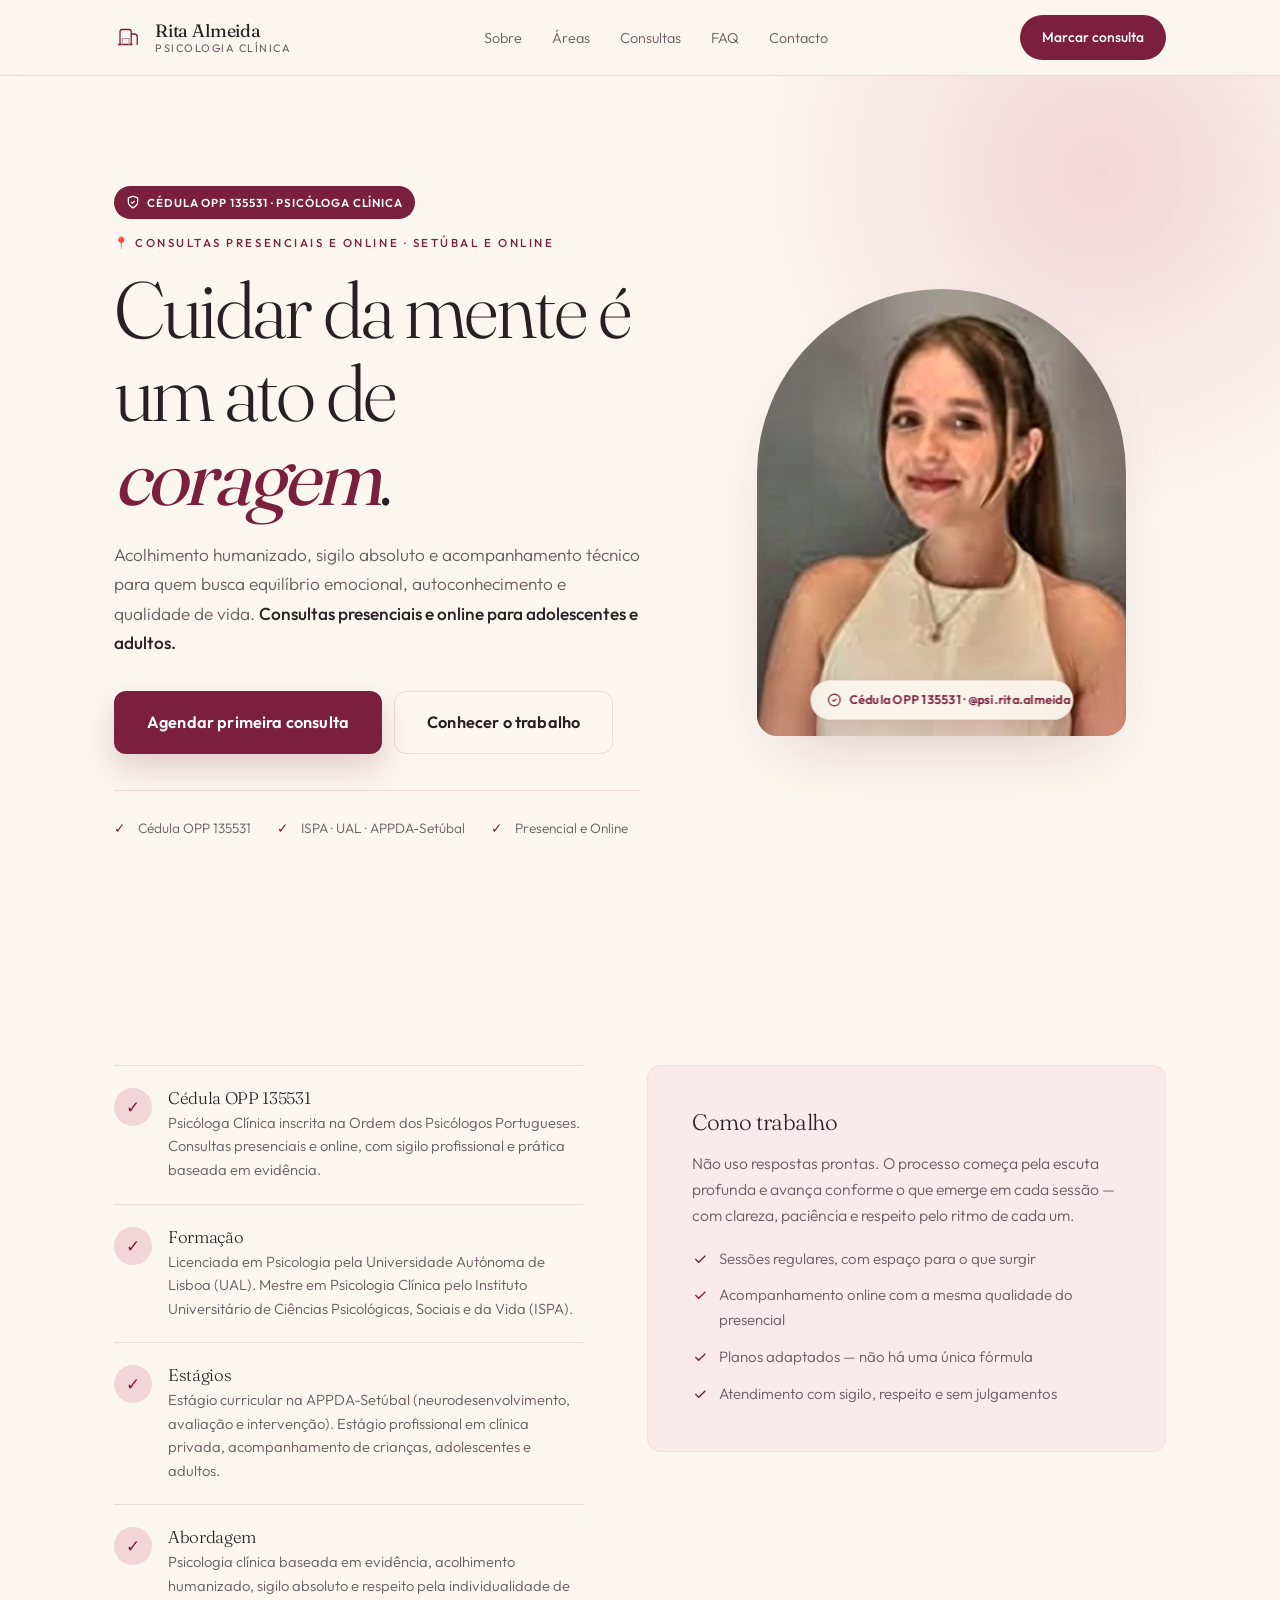
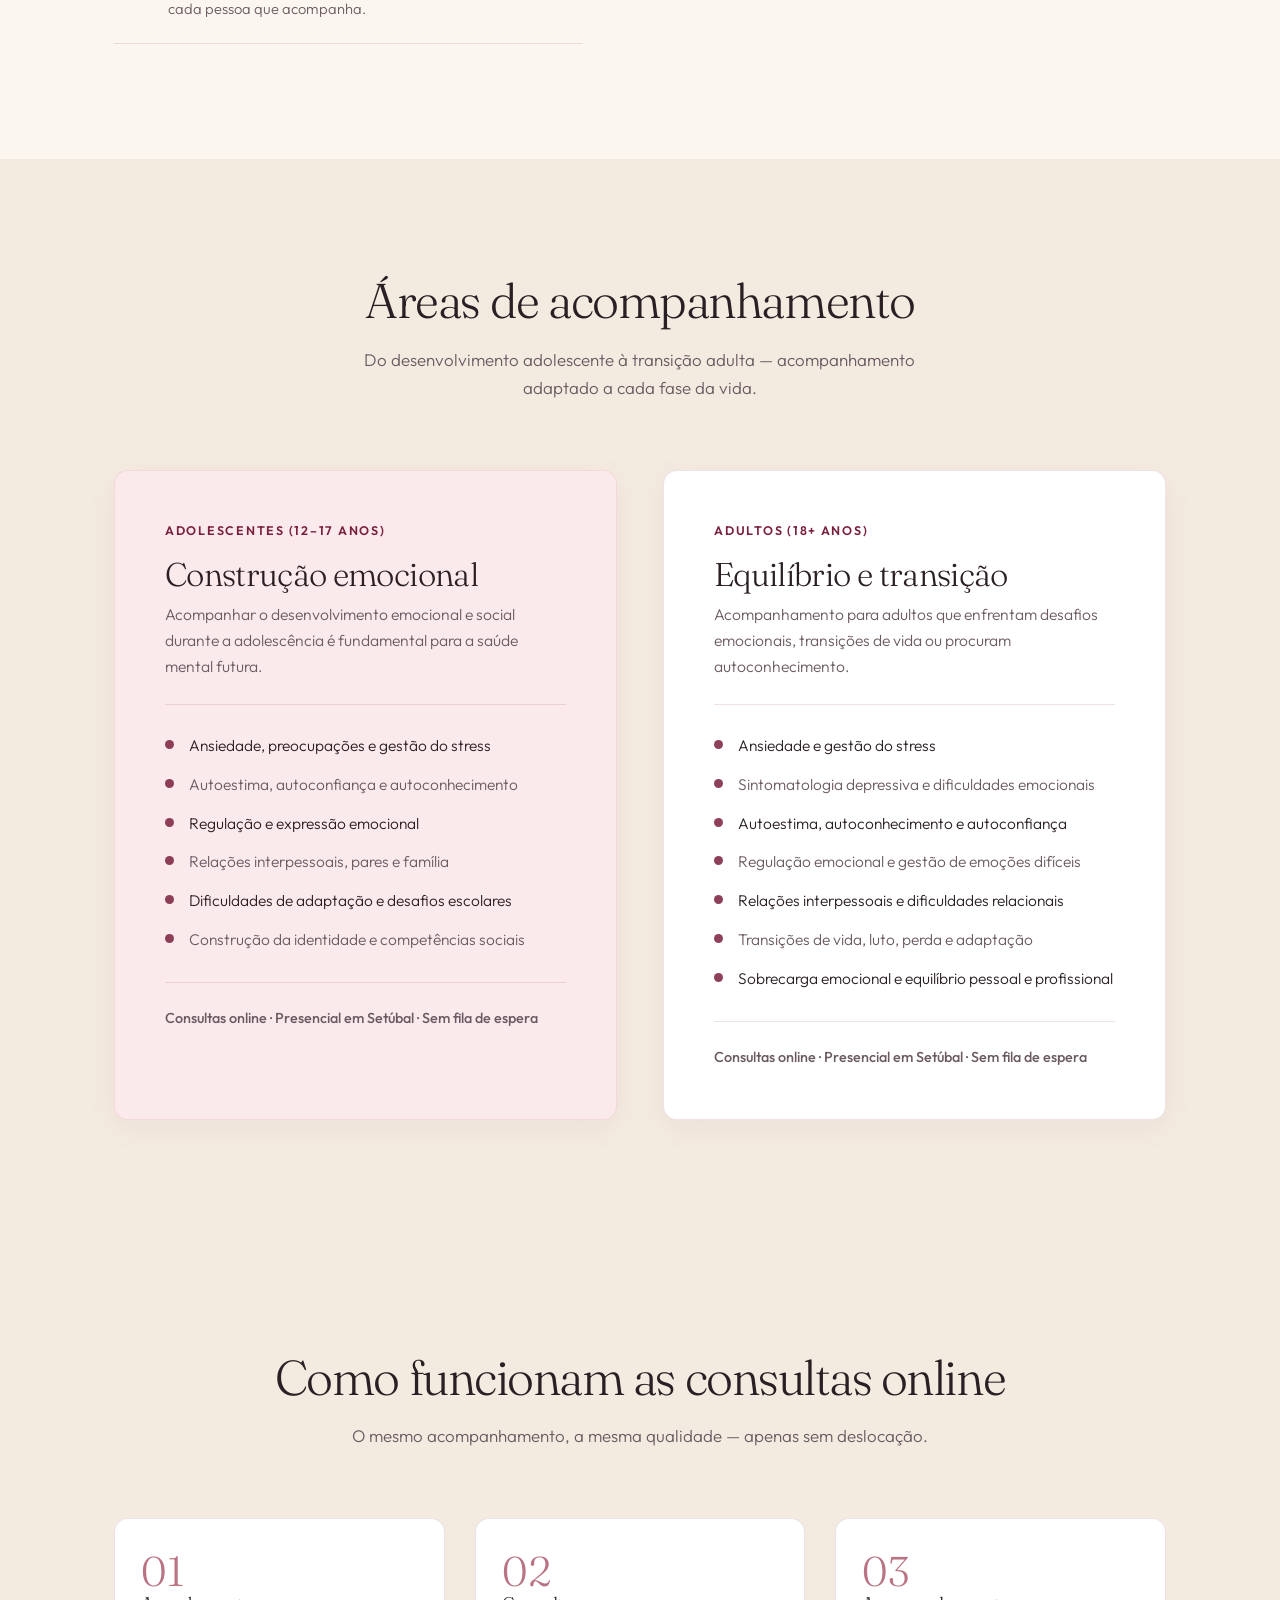
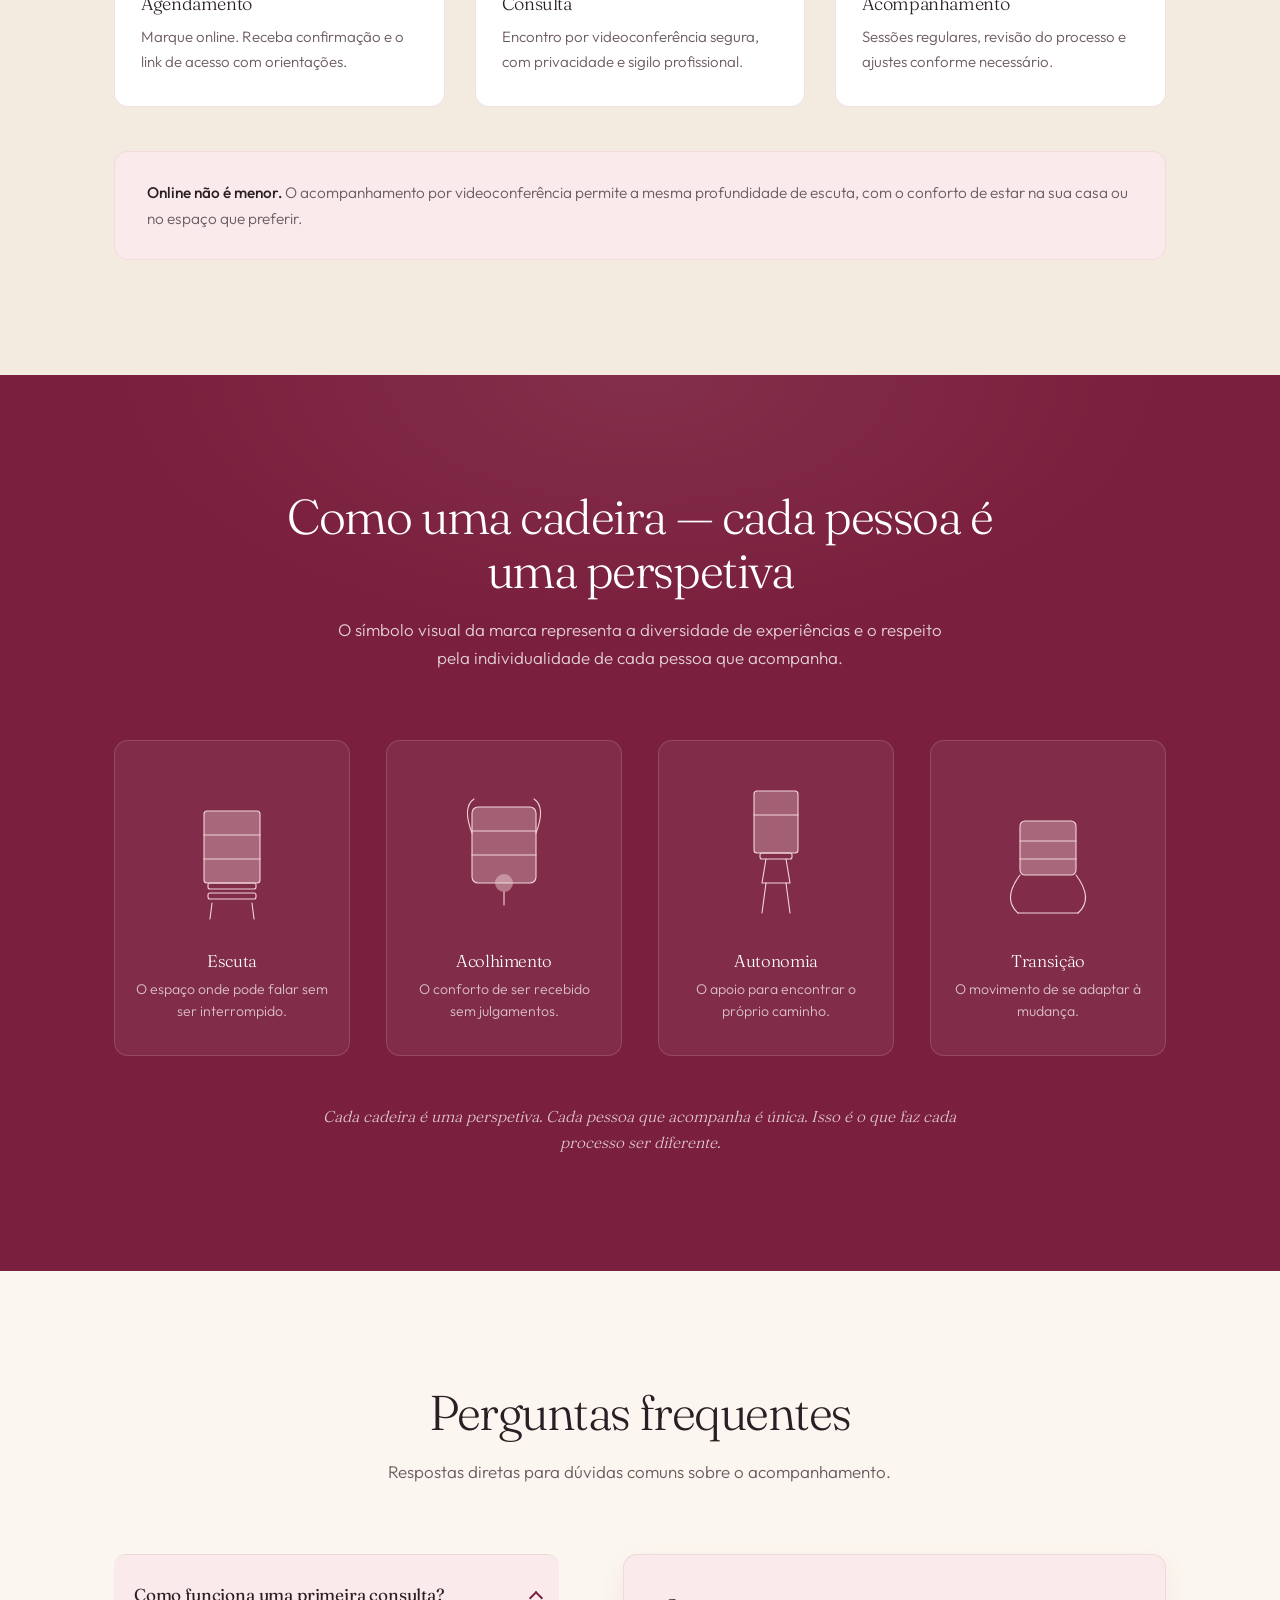
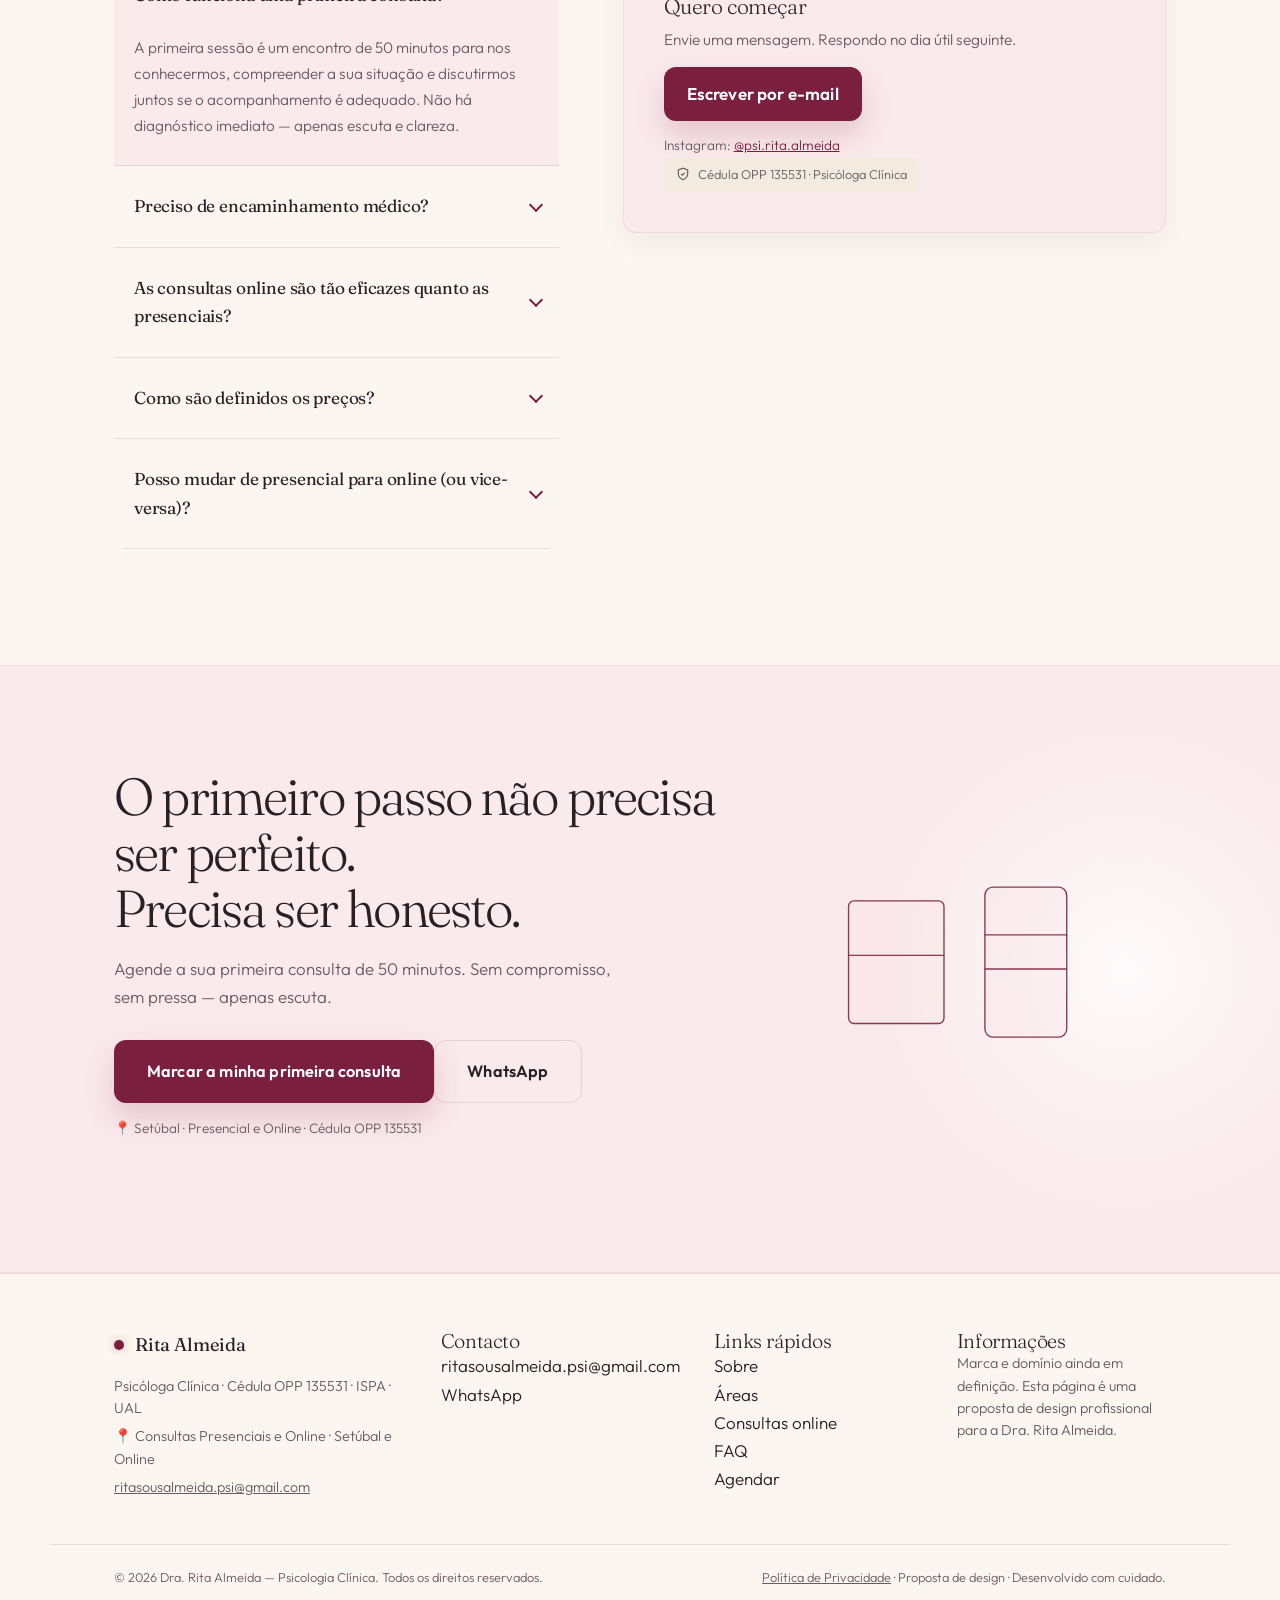
==== index.html @ 87892bc2 "feat: a11y 100, fontes self-hosted, OG image, PWA, privacidade, 404 e headers" ====
<!DOCTYPE html>
<html lang="pt-PT" class="no-js">
<head>
<meta charset="UTF-8">
<meta name="viewport" content="width=device-width, initial-scale=1">
<title>Dra. Rita Almeida — Psicóloga Clínica · Cédula OPP 135531 | Presencial e Online</title>
<meta name="description" content="Dra. Rita Almeida — Psicóloga Clínica, Cédula OPP 135531. Consultas presenciais em Setúbal e online para adolescentes (12–17) e adultos (18+). Ansiedade, regulação emocional, luto e relações.">
<link rel="canonical" href="https://psicologa-rita-almeida.pages.dev/">
<meta name="author" content="Dra. Rita Almeida">
<meta property="og:type" content="website">
<meta property="og:locale" content="pt_PT">
<meta property="og:site_name" content="Dra. Rita Almeida — Psicologia Clínica">
<meta property="og:title" content="Dra. Rita Almeida — Psicóloga Clínica · OPP 135531">
<meta property="og:description" content="Cédula OPP 135531 · Consultas presenciais e online para adolescentes e adultos. Acolhimento, escuta e acompanhamento psicológico.">
<meta property="og:url" content="https://psicologa-rita-almeida.pages.dev/">
<meta property="og:image" content="https://psicologa-rita-almeida.pages.dev/assets/og-image.jpg">
<meta property="og:image:type" content="image/jpeg">
<meta property="og:image:width" content="1200">
<meta property="og:image:height" content="630">
<meta property="og:image:alt" content="Dra. Rita Almeida — Psicóloga Clínica, Cédula OPP 135531">
<meta name="twitter:card" content="summary_large_image">
<meta name="twitter:title" content="Dra. Rita Almeida — Psicóloga Clínica · OPP 135531">
<meta name="twitter:description" content="Consultas presenciais em Setúbal e online para adolescentes (12–17) e adultos (18+).">
<meta name="twitter:image" content="https://psicologa-rita-almeida.pages.dev/assets/og-image.jpg">
<meta name="theme-color" content="#7A1F3D">
<link rel="icon" type="image/svg+xml" href="assets/favicon.svg">
<link rel="apple-touch-icon" href="assets/rita-perfil-300.jpg">
<link rel="manifest" href="site.webmanifest">
<link rel="preload" as="image" href="assets/rita-perfil-600.webp" imagesrcset="assets/rita-perfil-300.webp 300w, assets/rita-perfil-600.webp 600w" imagesizes="(max-width: 980px) 100vw, 420px" fetchpriority="high">
<link rel="preload" as="font" type="font/woff2" href="assets/fonts/fraunces-latin.woff2" crossorigin>
<link rel="preload" as="font" type="font/woff2" href="assets/fonts/outfit-latin.woff2" crossorigin>
<link rel="stylesheet" href="assets/fonts/fonts.css">
<style>
:root{
  --cream:#FBF6EF;
  --cream-2:#F4EBE0;
  --rose:#F2D5D9;
  --rose-soft:#FAEAEC;
  --bordeaux:#7A1F3D;
  --bordeaux-deep:#5E1630;
  --ink:#2A1F24;
  --ink-soft:#6B5A62;
  --line:rgba(122,31,61,.13);
  --font-d:'Fraunces',Georgia,serif;
  --font-b:'Outfit',system-ui,sans-serif;
  --pad:clamp(22px,5vw,80px);
  --r:14px;
}
*,*::before,*::after{box-sizing:border-box}
html{scroll-behavior:smooth;-webkit-text-size-adjust:100%}
body{margin:0;background:var(--cream);color:var(--ink);font-family:var(--font-b);font-weight:300;font-size:17px;line-height:1.65;-webkit-font-smoothing:antialiased;overflow-x:hidden}
h1,h2,h3,h4{font-family:var(--font-d);font-weight:300;letter-spacing:-.02em;line-height:1.12;margin:0}
p{margin:0}
a{color:inherit;text-decoration:none}
ul{margin:0;padding:0;list-style:none}
img,svg{display:block;max-width:100%}
button,input,textarea{font:inherit;color:inherit}
::selection{background:var(--bordeaux);color:#fff}
:focus-visible{outline:2px solid var(--bordeaux);outline-offset:3px;border-radius:3px}
section{scroll-margin-top:80px}
.wrap{max-width:1180px;margin:0 auto;padding-inline:var(--pad)}
.skip{position:absolute;left:-9999px}
.skip:focus{left:12px;top:12px;z-index:100;background:var(--bordeaux);color:#fff;padding:12px 20px;border-radius:6px}

/* ===== NAV ===== */
.nav{position:sticky;top:0;z-index:60;background:rgba(251,246,239,.9);backdrop-filter:blur(14px);-webkit-backdrop-filter:blur(14px);border-bottom:1px solid var(--line)}
.nav-in{display:flex;align-items:center;justify-content:space-between;gap:28px;padding:15px var(--pad);max-width:1180px;margin:0 auto}
.brand{display:flex;align-items:center;gap:11px}
.brand-mark{width:30px;height:30px;flex:none}
.brand-txt{display:grid;line-height:1.15}
.brand-txt b{font-family:var(--font-d);font-weight:400;font-size:1.12rem;letter-spacing:-.01em}
.brand-txt span{font-size:.68rem;letter-spacing:.14em;text-transform:uppercase;color:var(--ink-soft);font-weight:400}
.nav-links{display:flex;gap:30px;align-items:center}
.nav-links a{font-size:.9rem;color:var(--ink-soft);position:relative;padding:4px 0;transition:color .2s}
.nav-links a::after{content:"";position:absolute;left:0;bottom:0;width:0;height:1px;background:var(--bordeaux);transition:width .3s cubic-bezier(.22,1,.36,1)}
.nav-links a:hover{color:var(--ink)}
.nav-links a:hover::after{width:100%}
.nav-cta{background:var(--bordeaux);color:#fff;padding:11px 22px;border-radius:100px;font-size:.87rem;font-weight:500;transition:.25s cubic-bezier(.22,1,.36,1);white-space:nowrap}
.nav-cta:hover{background:var(--bordeaux-deep);transform:translateY(-2px);box-shadow:0 10px 24px rgba(122,31,61,.22)}
.burger{display:none;background:none;border:1px solid var(--line);border-radius:8px;padding:9px 11px;cursor:pointer;line-height:1}

/* ===== HERO ===== */
.hero{position:relative;overflow:hidden;padding:clamp(56px,9vw,110px) 0 clamp(60px,9vw,110px)}
.hero::before{content:"";position:absolute;top:-30%;right:-14%;width:56vw;max-width:720px;aspect-ratio:1;border-radius:50%;background:radial-gradient(circle,var(--rose) 0%,rgba(242,213,217,0) 68%);z-index:0;pointer-events:none}
.hero::after{content:"";position:absolute;bottom:-38%;left:-12%;width:44vw;max-width:560px;aspect-ratio:1;border-radius:50%;background:radial-gradient(circle,rgba(251,246,239,.9) 0%,rgba(251,246,239,0) 70%);z-index:0;pointer-events:none}
.hero-grid{position:relative;z-index:1;display:grid;grid-template-columns:1.08fr .92fr;gap:clamp(40px,6vw,84px);align-items:center}
.eyebrow{font-size:.72rem;letter-spacing:.22em;text-transform:uppercase;color:var(--bordeaux);font-weight:500;display:block;margin-bottom:16px}
.hero h1{font-size:clamp(2.9rem,6.2vw,5rem);letter-spacing:-.035em;line-height:1.05;margin-bottom:22px}
.hero h1 em{font-style:italic;color:var(--bordeaux);font-weight:400}
.hero-lead{font-size:clamp(1.06rem,1.35vw,1.22rem);color:var(--ink-soft);max-width:36em;margin-bottom:34px;line-height:1.7}
.hero-lead b{color:var(--ink);font-weight:500}
.hero-actions{display:flex;flex-wrap:wrap;gap:12px;align-items:center}
.btn{display:inline-flex;align-items:center;justify-content:center;gap:10px;border-radius:12px;font-weight:600;transition:.25s cubic-bezier(.22,1,.36,1);border:1px solid transparent;cursor:pointer;text-align:center;letter-spacing:.01em}
.btn-lg{padding:17px 32px;font-size:1.02rem}
.btn-fill{background:var(--bordeaux);color:#fff;box-shadow:0 14px 30px rgba(122,31,61,.18)}
.btn-fill:hover{background:var(--bordeaux-deep);transform:translateY(-2px);box-shadow:0 20px 42px rgba(122,31,61,.26)}
.btn-line{border-color:var(--line);color:var(--ink)}
.btn-line:hover{border-color:var(--bordeaux);color:var(--bordeaux);transform:translateY(-2px);box-shadow:0 10px 24px rgba(122,31,61,.12)}
.hero-meta{display:flex;flex-wrap:wrap;gap:10px 26px;margin-top:36px;padding-top:26px;border-top:1px solid var(--line);font-size:.85rem;color:var(--ink-soft)}
.hero-meta span{display:flex;align-items:center;gap:8px}
.tick{width:16px;height:16px;flex:none;color:var(--bordeaux)}

/* ===== FOTO HERO + BADGE OPP ===== */
.hero-photo{position:relative;aspect-ratio:4/4.85;border-radius:200px 200px 22px 22px;overflow:hidden;background:linear-gradient(170deg,var(--rose-soft) 0%,var(--cream-2) 55%,var(--rose) 100%);box-shadow:0 30px 70px -30px rgba(122,31,61,.24);display:grid;place-items:center}
.hero-photo img{width:100%;height:100%;object-fit:cover;object-position:center top;display:block;position:relative;z-index:1}
.hero-photo::after{content:"";position:absolute;inset:0;background:linear-gradient(180deg,transparent 58%,rgba(122,31,61,.08) 100%);z-index:2;pointer-events:none}
.hero-badge{position:absolute;bottom:16px;left:50%;transform:translateX(-50%);z-index:3;display:inline-flex;align-items:center;gap:8px;background:rgba(251,246,239,.94);backdrop-filter:blur(8px);padding:9px 16px;border-radius:100px;font-size:.78rem;font-weight:600;color:var(--bordeaux);white-space:nowrap;box-shadow:0 8px 20px rgba(122,31,61,.14);border:1px solid rgba(122,31,61,.10);letter-spacing:.02em}
.hero-badge svg{flex:none}
.hero-cred{display:inline-flex;align-items:center;gap:7px;background:var(--bordeaux);color:#fff;font-size:.72rem;letter-spacing:.08em;text-transform:uppercase;font-weight:600;padding:7px 12px;border-radius:100px;margin-bottom:14px}
.hero-cred svg{flex:none}

/* ===== SEÇÃO GENÉRICA ===== */
.sec{padding:clamp(72px,9vw,128px) 0}
.sec-alt{background:var(--cream-2)}
.sec-head{max-width:46em;margin-bottom:clamp(44px,5.5vw,68px)}
.sec-head h2{font-size:clamp(2.05rem,3.9vw,3.05rem);margin-bottom:18px;letter-spacing:-.03em;line-height:1.1}
.sec-head p{color:var(--ink-soft);font-size:1.06rem;max-width:37em;line-height:1.65}
.sec-head.center{margin-left:auto;margin-right:auto;text-align:center}
.sec-head.center p{margin-inline:auto}

/* ===== SOBRE / APROENDAÇÃO ===== */
.about-grid{display:grid;grid-template-columns:.95fr 1.05fr;gap:clamp(36px,5vw,72px);align-items:start}
.creds{display:grid;gap:0}
.cred{display:grid;grid-template-columns:auto 1fr;gap:16px;padding:22px 0;border-top:1px solid var(--line)}
.cred:last-child{border-bottom:1px solid var(--line)}
.cred-ic{width:38px;height:38px;border-radius:50%;background:var(--rose);color:var(--bordeaux);display:grid;place-items:center;flex:none}
.cred h3{font-size:1.06rem;margin-bottom:4px}
.cred p{font-size:.92rem;color:var(--ink-soft);line-height:1.6}
.approach{background:var(--rose-soft);border-radius:var(--r);padding:clamp(28px,4vw,44px);border:1px solid rgba(242,213,217,.6)}
.approach h3{font-size:1.4rem;margin-bottom:16px}
.approach p{color:var(--ink-soft);font-size:.98rem;margin-bottom:18px}
.approach-list{display:grid;gap:12px}
.approach-list li{display:flex;gap:11px;align-items:flex-start;font-size:.94rem;color:var(--ink-soft)}
.approach-list svg{flex:none;margin-top:4px;color:var(--bordeaux)}

/* ===== CADEIRAS (SÍMBOLO) ===== */
.chairs-sec{background:var(--bordeaux);color:#fff;position:relative;overflow:hidden}
.chairs-sec::before{content:"";position:absolute;inset:0;background:radial-gradient(70% 50% at 50% 0%,rgba(255,255,255,.07),transparent 60%);pointer-events:none}
.chairs-sec .sec-head h2{color:#fff}
.chairs-sec .sec-head p{color:rgba(255,255,255,.78)}
.chairs-grid{display:grid;grid-template-columns:repeat(4,1fr);gap:clamp(20px,3vw,36px)}
.chair-card{text-align:center;padding:32px 20px;border-radius:var(--r);background:rgba(255,255,255,.06);border:1px solid rgba(255,255,255,.14);transition:transform .35s cubic-bezier(.22,1,.36,1),background .35s ease,border-color .35s ease;cursor:default}
.chair-card:hover{background:rgba(255,255,255,.11);transform:translateY(-6px);border-color:rgba(255,255,255,.22)}
.chair-card svg{width:82%;max-width:130px;margin:0 auto 20px;stroke:#F2D5D9;transition:transform .35s cubic-bezier(.22,1,.36,1)}
.chair-card:hover svg{transform:translateY(-4px)}
.chair-card h3{font-size:1.06rem;color:#fff;margin-bottom:8px}
.chair-card p{font-size:.88rem;color:rgba(255,255,255,.70);line-height:1.6}
.chairs-note{max-width:42em;margin:48px auto 0;text-align:center;font-size:.98rem;color:rgba(255,255,255,.76);font-style:italic;font-family:var(--font-d)}

/* ===== ÁREAS ===== */
.areas{display:grid;grid-template-columns:1fr 1fr;gap:clamp(26px,3.6vw,48px)}
.area{border-radius:var(--r);padding:clamp(34px,4.2vw,50px);background:var(--card, #fff);border:1px solid var(--line);box-shadow:0 8px 32px rgba(122,31,61,.06);transition:transform .32s cubic-bezier(.22,1,.36,1),box-shadow .32s ease,border-color .32s ease}
.area:nth-child(1){background:var(--rose-soft);border-color:rgba(242,213,217,.85)}
.area:nth-child(2){background:#fff}
.area:hover{transform:translateY(-4px);box-shadow:0 18px 44px rgba(122,31,61,.10);border-color:rgba(122,31,61,.18)}
.area-head{display:flex;align-items:baseline;gap:14px;margin-bottom:10px;flex-wrap:wrap}
.area-head h3{font-size:clamp(1.55rem,2.7vw,2.05rem)}
.area-age{font-size:.78rem;letter-spacing:.14em;text-transform:uppercase;color:var(--bordeaux);font-weight:600}
.area-intro{color:var(--ink-soft);font-size:.98rem;margin-bottom:28px;padding-bottom:24px;border-bottom:1px solid var(--line)}
.area ul{display:grid;gap:14px}
.area li{display:flex;gap:12px;align-items:flex-start;font-size:.97rem;line-height:1.6}
.area-cta{margin-top:30px;padding-top:24px;border-top:1px solid var(--line);font-size:.9rem;color:var(--ink-soft);font-weight:500}

/* ===== CONSULTAS ONLINE ===== */
.online-grid{display:grid;grid-template-columns:repeat(3,1fr);gap:clamp(18px,2.4vw,30px)}
.step{background:#fff;border:1px solid var(--line);border-radius:var(--r);padding:32px 26px;transition:transform .32s cubic-bezier(.22,1,.36,1),box-shadow .32s ease,border-color .32s ease}
.step:hover{transform:translateY(-6px);box-shadow:0 22px 48px rgba(122,31,61,.10);border-color:rgba(122,31,61,.18)}
.step-num{font-family:var(--font-d);font-size:2.6rem;line-height:1;color:#BA7382;margin-bottom:14px;font-weight:300}
.step h3{font-size:1.14rem;margin-bottom:10px}
.step p{font-size:.94rem;color:var(--ink-soft);line-height:1.65}
.online-note{margin-top:44px;background:var(--rose-soft);border-radius:var(--r);padding:28px 32px;display:flex;gap:18px;align-items:flex-start;border:1px solid rgba(242,213,217,.7)}
.online-note svg{flex:none;color:var(--bordeaux);margin-top:2px}
.online-note p{font-size:.96rem;color:var(--ink-soft)}
.online-note b{color:var(--ink);font-weight:500}

/* ===== FAQ ===== */
.faq-grid{display:grid;grid-template-columns:.9fr 1.1fr;gap:clamp(32px,5vw,72px);align-items:start}
.faq-list{border-top:1px solid var(--line);border-radius:12px;overflow:hidden}
.faq-item{border-bottom:1px solid var(--line);transition:background .2s}
.faq-item:hover{background:rgba(242,213,217,.18)}
.faq-item.open{background:var(--rose-soft)}
.faq-q{width:100%;background:none;border:none;padding:26px 48px 26px 20px;display:flex;justify-content:space-between;align-items:center;gap:18px;text-align:left;cursor:pointer;font-family:var(--font-d);font-size:1.08rem;font-weight:400;letter-spacing:-.01em;position:relative;transition:color .2s}
.faq-q:hover{color:var(--bordeaux)}
.faq-q::after{content:"";position:absolute;right:18px;top:50%;width:10px;height:10px;border-right:2px solid var(--bordeaux);border-bottom:2px solid var(--bordeaux);transform:translateY(-70%) rotate(45deg);transition:transform .32s cubic-bezier(.22,1,.36,1)}
.faq-item.open .faq-q::after{transform:translateY(-20%) rotate(-135deg)}
.faq-a{max-height:0;overflow:hidden;transition:max-height .42s cubic-bezier(.22,1,.36,1)}
.faq-item.open .faq-a{max-height:600px}
.faq-a p{padding:0 20px 26px 20px;font-size:.96rem;color:var(--ink-soft);line-height:1.7}

/* ===== BADGE OPP ===== */
.opp-badge{display:inline-flex;align-items:center;gap:8px;font-size:.8rem;color:var(--ink-soft);background:var(--cream-2);border-radius:6px;padding:7px 12px}

/* ===== CTA FINAL ===== */
.cta-final{background:var(--rose-soft);border-top:1px solid rgba(242,213,217,.8);border-bottom:1px solid rgba(242,213,217,.8);position:relative;overflow:hidden}
.cta-final::before{content:"";position:absolute;right:-8%;top:8%;width:40vw;max-width:520px;aspect-ratio:1;border-radius:50%;background:radial-gradient(circle,rgba(255,255,255,.75),transparent 68%);pointer-events:none}
.cta-inner{position:relative;z-index:1;display:grid;grid-template-columns:1.25fr .75fr;gap:clamp(30px,5vw,60px);align-items:center;padding-block:clamp(64px,8vw,108px)}
.cta-final h2{font-size:clamp(2.05rem,4.2vw,3.25rem);letter-spacing:-.035em;line-height:1.08;margin-bottom:18px}
.cta-final p{color:var(--ink-soft);max-width:31em;font-size:1.06rem;line-height:1.65;margin-bottom:30px}
.cta-mark{opacity:.88}
.cta-mark svg{width:100%;max-width:300px}

/* ===== FOOTER ===== */
footer{padding:56px 0 30px;border-top:1px solid var(--line)}
.foot-grid{display:grid;grid-template-columns:1.4fr 1fr 1fr 1fr;gap:34px;padding-bottom:40px}
.foot h3{font-size:.78rem;letter-spacing:.16em;text-transform:uppercase;color:var(--ink-soft);font-family:var(--font-b);font-weight:500;margin-bottom:16px}
.foot ul{display:grid;gap:9px}
.foot a,.foot li{font-size:.9rem;color:var(--ink-soft)}
.foot a:hover{color:var(--bordeaux)}
.foot-brand{display:flex;align-items:center;gap:11px;margin-bottom:14px}
.foot-bottom{padding-top:22px;border-top:1px solid var(--line);display:flex;justify-content:space-between;flex-wrap:wrap;gap:12px;font-size:.8rem;color:#6B5A62}
.foot-bottom a{color:var(--ink-soft)}


/* ==== CLASSES COMPLEMENTARES ==== */
.contact-card{background:var(--rose-soft);border:1px solid rgba(242,213,217,.85);border-radius:var(--r);padding:clamp(28px,3.6vw,40px);align-self:start;box-shadow:0 10px 28px rgba(122,31,61,.06)}
.contact-card h3{font-size:1.32rem;margin-bottom:10px}
.contact-card p{font-size:.96rem;color:var(--ink-soft);line-height:1.6}
.foot-brand b{font-family:var(--font-d);font-weight:400;font-size:1.15rem;letter-spacing:-.01em}
.foot-col p{font-size:.9rem;color:var(--ink-soft);margin-bottom:6px;line-height:1.55}
.area li{position:relative;padding-left:24px}
.area li::before{content:"";position:absolute;left:0;top:7px;width:9px;height:9px;border-radius:50%;background:var(--bordeaux);opacity:.85}
.area li:nth-child(even){color:var(--ink-soft)}
.chair-card svg{width:74%;max-width:120px;margin:0 auto 18px;stroke:#F2D5D9;stroke-width:1.1;fill:none;stroke-linecap:round;stroke-linejoin:round}
.chair-card:hover svg{transform:translateY(-4px);transition:transform .35s cubic-bezier(.22,1,.36,1)}

/* ===== RESPONSIVO ===== */
@media (max-width:980px){
  .hero-grid,.about-grid,.areas,.faq-grid,.cta-inner{grid-template-columns:1fr}
  .chairs-grid{grid-template-columns:repeat(2,1fr)}
  .online-grid{grid-template-columns:1fr}
  .foot-grid{grid-template-columns:1fr 1fr}
  .cta-mark{display:none}
}
@media (max-width:760px){
  .nav-links{position:absolute;top:100%;left:0;right:0;background:var(--cream);flex-direction:column;align-items:stretch;gap:0;padding:8px var(--pad) 20px;border-bottom:1px solid var(--line);display:none}
  .nav-links.open{display:flex}
  .nav-links a{padding:14px 0;border-bottom:1px solid var(--line);font-size:1rem}
  .nav-cta{display:none}
  .burger{display:block}
}
@media (max-width:520px){
  .chairs-grid{grid-template-columns:1fr}
  .foot-grid{grid-template-columns:1fr}
  .hero-actions .btn{width:100%}
}

/* ===== ANIMAÇÃO ===== */
.rv{opacity:0;transform:translateY(22px);transition:opacity .85s cubic-bezier(.22,1,.36,1),transform .85s cubic-bezier(.22,1,.36,1)}
.rv.in{opacity:1;transform:none}
.no-js .rv{opacity:1;transform:none}
.sr-only{position:absolute;width:1px;height:1px;padding:0;margin:-1px;overflow:hidden;clip:rect(0,0,0,0);white-space:nowrap;border:0}
@media (prefers-reduced-motion:reduce){
  html{scroll-behavior:auto}
  .rv{opacity:1!important;transform:none!important;transition:none!important}
  .chair-card:hover,.step:hover,.btn:hover,.nav-cta:hover,.soc:hover{transform:none!important}
}
</style>
<script type="application/ld+json">
{
  "@context": "https://schema.org",
  "@type": "MedicalBusiness",
  "name": "Dra. Rita Almeida — Psicóloga Clínica",
  "description": "Consultas de psicologia clínica presenciais em Setúbal e online para adolescentes (12–17) e adultos (18+).",
  "url": "https://psicologa-rita-almeida.pages.dev/",
  "image": "https://psicologa-rita-almeida.pages.dev/assets/og-image.jpg",
  "telephone": "+351914770219",
  "email": "ritasousalmeida.psi@gmail.com",
  "priceRange": "€€",
  "areaServed": { "@type": "City", "name": "Setúbal" },
  "address": { "@type": "PostalAddress", "addressLocality": "Setúbal", "addressCountry": "PT" },
  "founder": {
    "@type": "Person",
    "name": "Rita Almeida",
    "jobTitle": "Psicóloga Clínica",
    "identifier": "OPP 135531"
  },
  "sameAs": ["https://www.instagram.com/psi.rita.almeida/"]
}
</script>
<script type="application/ld+json">
{
    "@context":  "https://schema.org",
    "@type":  "FAQPage",
    "mainEntity":  [
                       {
                           "@type":  "Question",
                           "name":  "Como funciona uma primeira consulta?",
                           "acceptedAnswer":  {
                                                  "@type":  "Answer",
                                                  "text":  "A primeira sessão é um encontro de 50 minutos para nos conhecermos, compreender a sua situação e discutirmos juntos se o acompanhamento é adequado. Não há diagnóstico imediato — apenas escuta e clareza."
                                              }
                       },
                       {
                           "@type":  "Question",
                           "name":  "Preciso de encaminhamento médico?",
                           "acceptedAnswer":  {
                                                  "@type":  "Answer",
                                                  "text":  "Não é obrigatório. Se já tiver acompanhamento médico, posso colaborar com a equipa clínica. Se não tiver, o processo começa pelo acompanhamento psicológico."
                                              }
                       },
                       {
                           "@type":  "Question",
                           "name":  "As consultas online são tão eficazes quanto as presenciais?",
                           "acceptedAnswer":  {
                                                  "@type":  "Answer",
                                                  "text":  "Sim. A eficácia depende da qualidade da relação terapêutica e da regularidade, não apenas do formato. Muitos pacientes preferem o online pela flexibilidade e pelo conforto."
                                              }
                       },
                       {
                           "@type":  "Question",
                           "name":  "Como são definidos os preços?",
                           "acceptedAnswer":  {
                                                  "@type":  "Answer",
                                                  "text":  "O investimento é definido de forma individualizada, conforme a frequência e o tipo de acompanhamento. O objetivo é garantir acesso sem comprometer a qualidade."
                                              }
                       },
                       {
                           "@type":  "Question",
                           "name":  "Posso mudar de presencial para online (ou vice-versa)?",
                           "acceptedAnswer":  {
                                                  "@type":  "Answer",
                                                  "text":  "Sim. A flexibilidade é importante. Pode alternar conforme a sua disponibilidade e necessidade."
                                              }
                       }
                   ]
}
</script>
</head>
<body>
<a href="#conteudo" class="skip">Saltar para o conteúdo</a>

<header class="nav">
  <div class="nav-in">
    <a href="#topo" class="brand">
      <svg class="brand-mark" viewBox="0 0 40 40" fill="none" aria-hidden="true">
        <path d="M8 30V13a3 3 0 0 1 3-3h9a3 3 0 0 1 3 3v17" stroke="#7A1F3D" stroke-width="1.7" stroke-linecap="round"/>
        <path d="M23 16h4a4 4 0 0 1 4 4v10" stroke="#7A1F3D" stroke-width="1.7" stroke-linecap="round"/>
        <path d="M6 30h18" stroke="#7A1F3D" stroke-width="1.7" stroke-linecap="round"/>
        <path d="M11 30v-8h9v8" stroke="#C8909F" stroke-width="1.4" stroke-linecap="round"/>
      </svg>
      <span class="brand-txt"><b>Rita Almeida</b><span>Psicologia Clínica</span></span>
    </a>
    <nav aria-label="Navegação principal">
      <ul class="nav-links" id="navLinks">
        <li><a href="#sobre">Sobre</a></li>
        <li><a href="#areas">Áreas</a></li>
        <li><a href="#consultas">Consultas</a></li>
        <li><a href="#faq">FAQ</a></li>
        <li><a href="#contacto">Contacto</a></li>
      </ul>
    </nav>
    <a href="#contacto" class="nav-cta">Marcar consulta</a>
    <button class="burger" id="burger" aria-label="Abrir menu" aria-expanded="false" aria-controls="navLinks">
      <svg width="20" height="14" viewBox="0 0 20 14" aria-hidden="true"><path d="M0 1h20M0 7h20M0 13h20" stroke="currentColor" stroke-width="1.6" stroke-linecap="round"/></svg>
    </button>
  </div>
</header>

<main id="conteudo">
<section class="hero rv" id="topo" aria-label="Apresentação">
<div class="wrap hero-grid">
<div>
<span class="hero-cred"><svg width="14" height="14" viewBox="0 0 24 24" fill="none" stroke="currentColor" stroke-width="2.2"><path d="M12 22s8-4 8-10V5l-8-3-8 3v7c0 6 8 10 8 10z"/><path d="M9 12l2 2 4-4"/></svg> Cédula OPP 135531 · Psicóloga Clínica</span>
<span class="eyebrow">📍 Consultas Presenciais e Online · Setúbal e Online</span>
<h1>Cuidar da mente é um ato de <em>coragem</em>.</h1>
<p class="hero-lead">Acolhimento humanizado, sigilo absoluto e acompanhamento técnico para quem busca equilíbrio emocional, autoconhecimento e qualidade de vida. <b>Consultas presenciais e online para adolescentes e adultos.</b></p>
<div class="hero-actions">
<a href="#contacto" class="btn btn-fill btn-lg">Agendar primeira consulta</a>
<a href="#sobre" class="btn btn-line btn-lg">Conhecer o trabalho</a>
</div>
<div class="hero-meta">
<span><span class="tick" aria-hidden="true">✓</span> Cédula OPP 135531</span>
<span><span class="tick" aria-hidden="true">✓</span> ISPA · UAL · APPDA-Setúbal</span>
<span><span class="tick" aria-hidden="true">✓</span> Presencial e Online</span>
</div>
</div>
<figure class="hero-photo" aria-label="Dra. Rita Almeida — Psicóloga Clínica, Cédula OPP 135531">
<img src="assets/rita-perfil-600.jpg" srcset="assets/rita-perfil-300.webp 300w, assets/rita-perfil-600.webp 600w, assets/rita-perfil-300.jpg 300w, assets/rita-perfil-600.jpg 600w" sizes="(max-width: 980px) 100vw, 420px" alt="Dra. Rita Almeida — Psicóloga Clínica, Cédula OPP 135531" width="400" height="485" loading="eager" decoding="async" fetchpriority="high" />
<span class="hero-badge"><svg width="14" height="14" viewBox="0 0 24 24" fill="none" stroke="#7A1F3D" stroke-width="2"><circle cx="12" cy="12" r="10"/><path d="M9 12l2 2 4-4"/></svg> Cédula OPP 135531 · @psi.rita.almeida</span>
</figure>
</div>
</section>
<section class="sec rv" id="sobre" aria-label="Sobre Dra. Rita Almeida">
<div class="wrap about-grid">
<h2 class="sr-only">Sobre a Dra. Rita Almeida</h2>
<div class="creds">
<div class="cred">
<div class="cred-ic" aria-hidden="true">✓</div>
<div><h3>Cédula OPP 135531</h3><p>Psicóloga Clínica inscrita na Ordem dos Psicólogos Portugueses. Consultas presenciais e online, com sigilo profissional e prática baseada em evidência.</p></div>
</div>
<div class="cred">
<div class="cred-ic" aria-hidden="true">✓</div>
<div><h3>Formação</h3><p>Licenciada em Psicologia pela Universidade Autónoma de Lisboa (UAL). Mestre em Psicologia Clínica pelo Instituto Universitário de Ciências Psicológicas, Sociais e da Vida (ISPA).</p></div>
</div>
<div class="cred">
<div class="cred-ic" aria-hidden="true">✓</div>
<div><h3>Estágios</h3><p>Estágio curricular na APPDA-Setúbal (neurodesenvolvimento, avaliação e intervenção). Estágio profissional em clínica privada, acompanhamento de crianças, adolescentes e adultos.</p></div>
</div>
<div class="cred">
<div class="cred-ic" aria-hidden="true">✓</div>
<div><h3>Abordagem</h3><p>Psicologia clínica baseada em evidência, acolhimento humanizado, sigilo absoluto e respeito pela individualidade de cada pessoa que acompanha.</p></div>
</div>
</div>
<div class="approach">
<h3>Como trabalho</h3>
<p>Não uso respostas prontas. O processo começa pela escuta profunda e avança conforme o que emerge em cada sessão — com clareza, paciência e respeito pelo ritmo de cada um.</p>
<ul class="approach-list" aria-label="Princípios do acompanhamento">
<li><svg width="16" height="16" viewBox="0 0 24 24" fill="none" stroke="currentColor" stroke-width="2"><path d="M5 12l5 5L20 7"/></svg> Sessões regulares, com espaço para o que surgir</li>
<li><svg width="16" height="16" viewBox="0 0 24 24" fill="none" stroke="currentColor" stroke-width="2"><path d="M5 12l5 5L20 7"/></svg> Acompanhamento online com a mesma qualidade do presencial</li>
<li><svg width="16" height="16" viewBox="0 0 24 24" fill="none" stroke="currentColor" stroke-width="2"><path d="M5 12l5 5L20 7"/></svg> Planos adaptados — não há uma única fórmula</li>
<li><svg width="16" height="16" viewBox="0 0 24 24" fill="none" stroke="currentColor" stroke-width="2"><path d="M5 12l5 5L20 7"/></svg> Atendimento com sigilo, respeito e sem julgamentos</li>
</ul>
</div>
</div>
</section>
<section class="sec sec-alt rv" id="areas" aria-label="Áreas de acompanhamento">
<div class="wrap">
<div class="sec-head center"><h2>Áreas de acompanhamento</h2><p>Do desenvolvimento adolescente à transição adulta — acompanhamento adaptado a cada fase da vida.</p></div>
<div class="areas">
<article class="area" aria-label="Adolescentes 12 a 17 anos">
<div class="area-head"><span class="area-age">Adolescentes (12–17 anos)</span><h3>Construção emocional</h3></div>
<p class="area-intro">Acompanhar o desenvolvimento emocional e social durante a adolescência é fundamental para a saúde mental futura.</p>
<ul aria-label="Serviços para adolescentes">
<li><span>Ansiedade, preocupações e gestão do stress</span></li>
<li><span>Autoestima, autoconfiança e autoconhecimento</span></li>
<li><span>Regulação e expressão emocional</span></li>
<li><span>Relações interpessoais, pares e família</span></li>
<li><span>Dificuldades de adaptação e desafios escolares</span></li>
<li><span>Construção da identidade e competências sociais</span></li>
</ul>
<div class="area-cta">Consultas online · Presencial em Setúbal · Sem fila de espera</div>
</article>
<article class="area" aria-label="Adultos a partir dos 18 anos">
<div class="area-head"><span class="area-age">Adultos (18+ anos)</span><h3>Equilíbrio e transição</h3></div>
<p class="area-intro">Acompanhamento para adultos que enfrentam desafios emocionais, transições de vida ou procuram autoconhecimento.</p>
<ul aria-label="Serviços para adultos">
<li><span>Ansiedade e gestão do stress</span></li>
<li><span>Sintomatologia depressiva e dificuldades emocionais</span></li>
<li><span>Autoestima, autoconhecimento e autoconfiança</span></li>
<li><span>Regulação emocional e gestão de emoções difíceis</span></li>
<li><span>Relações interpessoais e dificuldades relacionais</span></li>
<li><span>Transições de vida, luto, perda e adaptação</span></li>
<li><span>Sobrecarga emocional e equilíbrio pessoal e profissional</span></li>
</ul>
<div class="area-cta">Consultas online · Presencial em Setúbal · Sem fila de espera</div>
</article>
</div>
</div>
</section>
<section class="sec sec-alt rv" id="consultas" aria-label="Como funcionam as consultas online">
<div class="wrap">
<div class="sec-head center"><h2>Como funcionam as consultas online</h2><p>O mesmo acompanhamento, a mesma qualidade — apenas sem deslocação.</p></div>
<div class="online-grid" aria-label="Passos das consultas online">
<article class="step"><span class="step-num">01</span><h3>Agendamento</h3><p>Marque online. Receba confirmação e o link de acesso com orientações.</p></article>
<article class="step"><span class="step-num">02</span><h3>Consulta</h3><p>Encontro por videoconferência segura, com privacidade e sigilo profissional.</p></article>
<article class="step"><span class="step-num">03</span><h3>Acompanhamento</h3><p>Sessões regulares, revisão do processo e ajustes conforme necessário.</p></article>
</div>
<div class="online-note"><div><p><b>Online não é menor.</b> O acompanhamento por videoconferência permite a mesma profundidade de escuta, com o conforto de estar na sua casa ou no espaço que preferir.</p></div></div>
</div>
</section>
<section class="sec chairs-sec rv" id="cadeiras" aria-label="Símbolo das cadeiras — diversidade de perspetivas">
<div class="wrap">
<div class="sec-head center"><h2>Como uma cadeira — cada pessoa é uma perspetiva</h2><p>O símbolo visual da marca representa a diversidade de experiências e o respeito pela individualidade de cada pessoa que acompanha.</p></div>
<div class="chairs-grid" role="list" aria-label="Formas de cadeiras representando individualidades">
<article class="chair-card" role="listitem" aria-label="Cadeira clássica — escuta profunda">
<svg viewBox="0 0 120 160" aria-hidden="true"><rect x="32" y="38" width="56" height="72" rx="3" fill="rgba(242,213,217,.35)"/><line x1="32" y1="62" x2="88" y2="62"/><line x1="32" y1="86" x2="88" y2="86"/><rect x="36" y="110" width="48" height="6" rx="2"/><rect x="36" y="120" width="48" height="6" rx="2"/><line x1="40" y1="130" x2="38" y2="146"/><line x1="80" y1="130" x2="82" y2="146"/></svg>
<h3>Escuta</h3><p>O espaço onde pode falar sem ser interrompido.</p></article>
<article class="chair-card" role="listitem" aria-label="Cadeira de braços — acolhimento">
<svg viewBox="0 0 120 160" aria-hidden="true"><rect x="28" y="34" width="64" height="76" rx="6" fill="rgba(242,213,217,.3)"/><line x1="28" y1="58" x2="92" y2="58"/><line x1="28" y1="82" x2="92" y2="82"/><path d="M28 60 Q18 34 30 26" fill="none"/><path d="M92 60 Q102 34 90 26" fill="none"/><circle cx="60" cy="110" r="9" fill="rgba(242,213,217,.45)" stroke="none"/><line x1="60" y1="119" x2="60" y2="132"/></svg>
<h3>Acolhimento</h3><p>O conforto de ser recebido sem julgamentos.</p></article>
<article class="chair-card" role="listitem" aria-label="Cadeira alta — autonomia">
<svg viewBox="0 0 120 160" aria-hidden="true"><rect x="38" y="18" width="44" height="62" rx="3" fill="rgba(242,213,217,.3)"/><line x1="38" y1="42" x2="82" y2="42"/><rect x="44" y="80" width="32" height="6" rx="2"/><path d="M50 86 L46 110 M70 86 L74 110 M46 110 L74 110" fill="none"/><line x1="50" y1="110" x2="46" y2="140"/><line x1="70" y1="110" x2="74" y2="140"/></svg>
<h3>Autonomia</h3><p>O apoio para encontrar o próprio caminho.</p></article>
<article class="chair-card" role="listitem" aria-label="Cadeira de balanço — transição">
<svg viewBox="0 0 120 160" aria-hidden="true"><rect x="32" y="48" width="56" height="54" rx="5" fill="rgba(242,213,217,.35)"/><line x1="32" y1="68" x2="88" y2="68"/><line x1="32" y1="86" x2="88" y2="86"/><path d="M32 102 Q14 126 30 140" fill="none"/><path d="M88 102 Q106 126 90 140" fill="none"/><line x1="30" y1="140" x2="90" y2="140"/></svg>
<h3>Transição</h3><p>O movimento de se adaptar à mudança.</p></article>
</div>
<p class="chairs-note">Cada cadeira é uma perspetiva. Cada pessoa que acompanha é única. Isso é o que faz cada processo ser diferente.</p>
</div>
</section>
<section class="sec rv" id="faq" aria-label="Perguntas frequentes">
<div class="wrap">
<div class="sec-head center"><h2>Perguntas frequentes</h2><p>Respostas diretas para dúvidas comuns sobre o acompanhamento.</p></div>
<div class="faq-grid">
<div class="faq-list" role="region" aria-label="Perguntas e respostas">
<article class="faq-item open"><button class="faq-q" aria-expanded="true">Como funciona uma primeira consulta?</button><div class="faq-a"><p>A primeira sessão é um encontro de 50 minutos para nos conhecermos, compreender a sua situação e discutirmos juntos se o acompanhamento é adequado. Não há diagnóstico imediato — apenas escuta e clareza.</p></div></article>
<article class="faq-item"><button class="faq-q" aria-expanded="false">Preciso de encaminhamento médico?</button><div class="faq-a"><p>Não é obrigatório. Se já tiver acompanhamento médico, posso colaborar com a equipa clínica. Se não tiver, o processo começa pelo acompanhamento psicológico.</p></div></article>
<article class="faq-item"><button class="faq-q" aria-expanded="false">As consultas online são tão eficazes quanto as presenciais?</button><div class="faq-a"><p>Sim. A eficácia depende da qualidade da relação terapêutica e da regularidade, não apenas do formato. Muitos pacientes preferem o online pela flexibilidade e pelo conforto.</p></div></article>
<article class="faq-item"><button class="faq-q" aria-expanded="false">Como são definidos os preços?</button><div class="faq-a"><p>O investimento é definido de forma individualizada, conforme a frequência e o tipo de acompanhamento. O objetivo é garantir acesso sem comprometer a qualidade.</p></div></article>
<article class="faq-item"><button class="faq-q" aria-expanded="false">Posso mudar de presencial para online (ou vice-versa)?</button><div class="faq-a"><p>Sim. A flexibilidade é importante. Pode alternar conforme a sua disponibilidade e necessidade.</p></div></article>
</div>
<aside class="contact-card" aria-label="Contacto direto"><h3>Quero começar</h3><p>Envie uma mensagem. Respondo no dia útil seguinte.</p><a href="mailto:ritasousalmeida.psi@gmail.com" class="btn btn-fill" style="margin-top:14px;display:inline-flex;padding:12px 22px">Escrever por e-mail</a><p style="font-size:.85rem;color:var(--ink-soft);margin-top:14px">Instagram: <a href="https://www.instagram.com/psi.rita.almeida/" target="_blank" rel="noopener noreferrer" style="color:var(--bordeaux);text-decoration:underline">@psi.rita.almeida</a></p><div class="opp-badge"><svg width="14" height="14" viewBox="0 0 24 24" fill="none" stroke="currentColor" stroke-width="2"><path d="M12 22s8-4 8-10V5l-8-3-8 3v7c0 6 8 10 8 10z"/><path d="M9 12l2 2 4-4"/></svg> Cédula OPP 135531 · Psicóloga Clínica</div></aside>
</div>
</div>
</section>
<section class="cta-final" id="contacto" aria-label="Convite para agendar"><div class="wrap cta-inner"><div><h2>O primeiro passo não precisa ser perfeito.<br>Precisa ser honesto.</h2><p>Agende a sua primeira consulta de 50 minutos. Sem compromisso, sem pressa — apenas escuta.</p><a class="btn btn-fill btn-lg" href="mailto:ritasousalmeida.psi@gmail.com?subject=Quero%20agendar%20minha%20primeira%20sessão">Marcar a minha primeira consulta</a><a class="btn btn-line btn-lg" href="https://wa.me/351914770219" target="_blank" rel="noopener noreferrer">WhatsApp</a><p style="margin-top:14px;font-size:.85rem;color:#6B5A62">📍 Setúbal · Presencial e Online · Cédula OPP 135531</p></div><div class="cta-mark" aria-hidden="true"><svg viewBox="0 0 220 220" fill="none" stroke="#7A1F3D" stroke-width="1" stroke-linecap="round"><rect x="40" y="60" width="70" height="90" rx="4" fill="rgba(242,213,217,.18)"/><rect x="140" y="50" width="60" height="110" rx="6" fill="rgba(242,213,217,.22)"/><line x1="40" y1="100" x2="110" y2="100"/><line x1="140" y1="85" x2="200" y2="85"/><line x1="140" y1="110" x2="200" y2="110"/></svg></div></div></section>
</main>
<footer role="contentinfo"><div class="wrap foot-grid"><div class="foot-col"><div class="foot-brand"><span style="width:10px;height:10px;border-radius:50%;background:var(--bordeaux);box-shadow:0 0 8px rgba(122,31,61,.3);display:inline-block"></span><b>Rita Almeida</b></div><p>Psicóloga Clínica · Cédula OPP 135531 · ISPA · UAL</p><p>📍 Consultas Presenciais e Online · Setúbal e Online</p><p><a href="mailto:ritasousalmeida.psi@gmail.com" style="color:var(--ink-soft);text-decoration:underline">ritasousalmeida.psi@gmail.com</a></p></div><div class="foot-col"><h3>Contacto</h3><ul><li><a href="mailto:ritasousalmeida.psi@gmail.com">ritasousalmeida.psi@gmail.com</a></li><li><a href="https://wa.me/351914770219" target="_blank" rel="noopener noreferrer">WhatsApp</a></li></ul></div><div class="foot-col"><h3>Links rápidos</h3><ul><li><a href="#sobre">Sobre</a></li><li><a href="#areas">Áreas</a></li><li><a href="#consultas">Consultas online</a></li><li><a href="#faq">FAQ</a></li><li><a href="#contacto">Agendar</a></li></ul></div><div class="foot-col"><h3>Informações</h3><p>Marca e domínio ainda em definição. Esta página é uma proposta de design profissional para a Dra. Rita Almeida.</p></div></div><div class="wrap foot-bottom"><span>© 2026 Dra. Rita Almeida — Psicologia Clínica. Todos os direitos reservados.</span><span><a href="/privacidade.html" style="text-decoration:underline">Política de Privacidade</a> · Proposta de design · Desenvolvido com cuidado.</span></div></footer>
<script>
  document.getElementById('burger').addEventListener('click',function(){var o=this.getAttribute('aria-expanded')==='true';this.setAttribute('aria-expanded',!o);this.setAttribute('aria-label',o?'Abrir menu':'Fechar menu');document.getElementById('navLinks').classList.toggle('open');});
  document.querySelectorAll('.faq-q').forEach(function(b){b.addEventListener('click',function(){var i=this.closest('.faq-item'),o=i.classList.contains('open');document.querySelectorAll('.faq-item').forEach(function(it){it.classList.remove('open');var btn=it.querySelector('.faq-q');if(btn){btn.setAttribute('aria-expanded','false');}});if(!o){i.classList.add('open');this.setAttribute('aria-expanded','true');}});});
  document.documentElement.classList.remove('no-js');
  if('IntersectionObserver' in window){
    var o=new IntersectionObserver(function(e){e.forEach(function(i){if(i.isIntersecting){i.target.classList.add('in');o.unobserve(i.target);}});},{threshold:.08});
    document.querySelectorAll('.rv').forEach(function(el){o.observe(el);});
  }else{
    document.querySelectorAll('.rv').forEach(function(el){el.classList.add('in');});
  }
</script>
</body>
</html>
---- assets/fonts/fonts.css ----
/* Fontes self-hosted — Fraunces (display) + Outfit (texto)
   Evita pedidos a terceiros (privacidade/GDPR) e melhora o carregamento. */
@font-face{
  font-family:'Fraunces';
  font-style:normal;
  font-weight:300 500;
  font-display:swap;
  src:url('fraunces-latin.woff2') format('woff2');
  unicode-range:U+0000-00FF,U+0131,U+0152-0153,U+02BB-02BC,U+02C6,U+02DA,U+02DC,U+0304,U+0308,U+0329,U+2000-206F,U+20AC,U+2122,U+2191,U+2193,U+2212,U+2215,U+FEFF,U+FFFD;
}
@font-face{
  font-family:'Fraunces';
  font-style:normal;
  font-weight:300 500;
  font-display:swap;
  src:url('fraunces-latin-ext.woff2') format('woff2');
  unicode-range:U+0100-02BA,U+02BD-02C5,U+02C7-02CC,U+02CE-02D7,U+02DD-02FF,U+0304,U+0308,U+0329,U+1D00-1DBF,U+1E00-1E9F,U+1EF2-1EFF,U+2020,U+20A0-20AB,U+20AD-20C4,U+2113,U+2C60-2C7F,U+A720-A7FF;
}
@font-face{
  font-family:'Outfit';
  font-style:normal;
  font-weight:300 600;
  font-display:swap;
  src:url('outfit-latin.woff2') format('woff2');
  unicode-range:U+0000-00FF,U+0131,U+0152-0153,U+02BB-02BC,U+02C6,U+02DA,U+02DC,U+0304,U+0308,U+0329,U+2000-206F,U+20AC,U+2122,U+2191,U+2193,U+2212,U+2215,U+FEFF,U+FFFD;
}
@font-face{
  font-family:'Outfit';
  font-style:normal;
  font-weight:300 600;
  font-display:swap;
  src:url('outfit-latin-ext.woff2') format('woff2');
  unicode-range:U+0100-02BA,U+02BD-02C5,U+02C7-02CC,U+02CE-02D7,U+02DD-02FF,U+0304,U+0308,U+0329,U+1D00-1DBF,U+1E00-1E9F,U+1EF2-1EFF,U+2020,U+20A0-20AB,U+20AD-20C4,U+2113,U+2C60-2C7F,U+A720-A7FF;
}
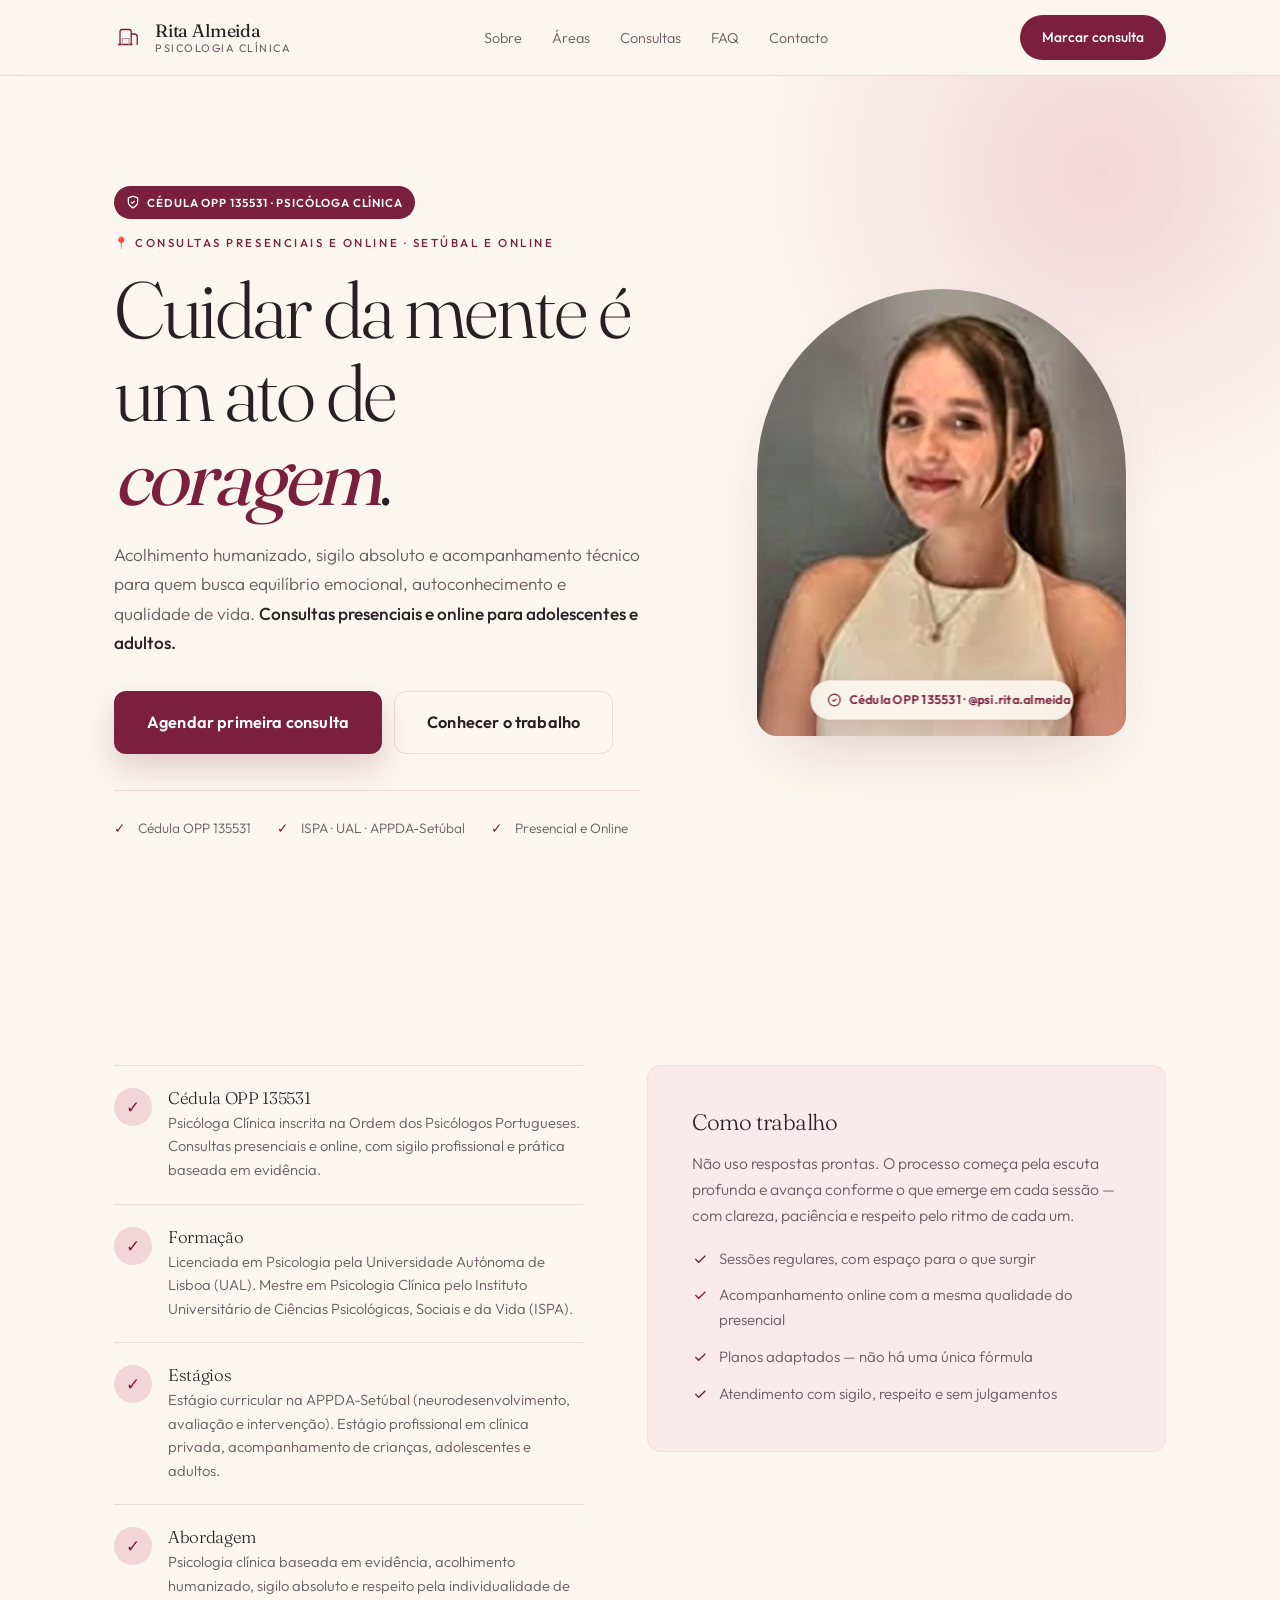
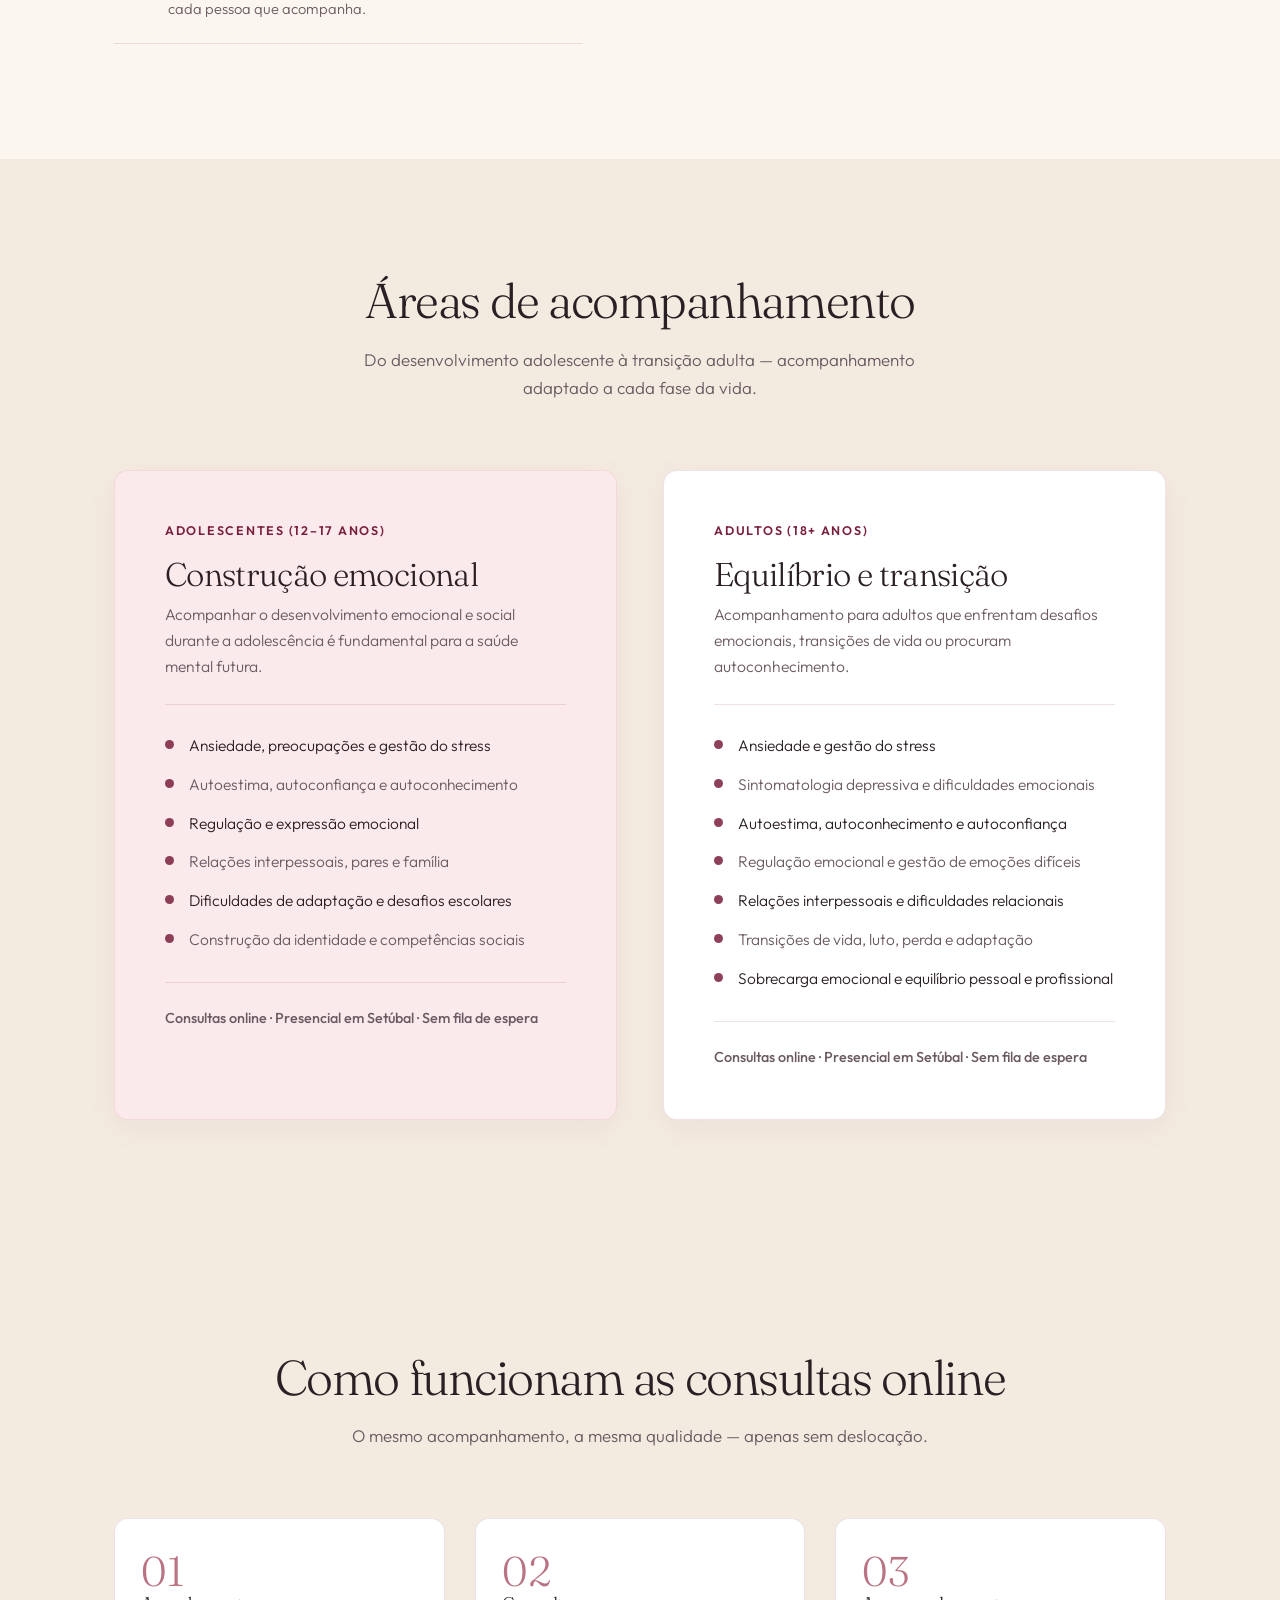
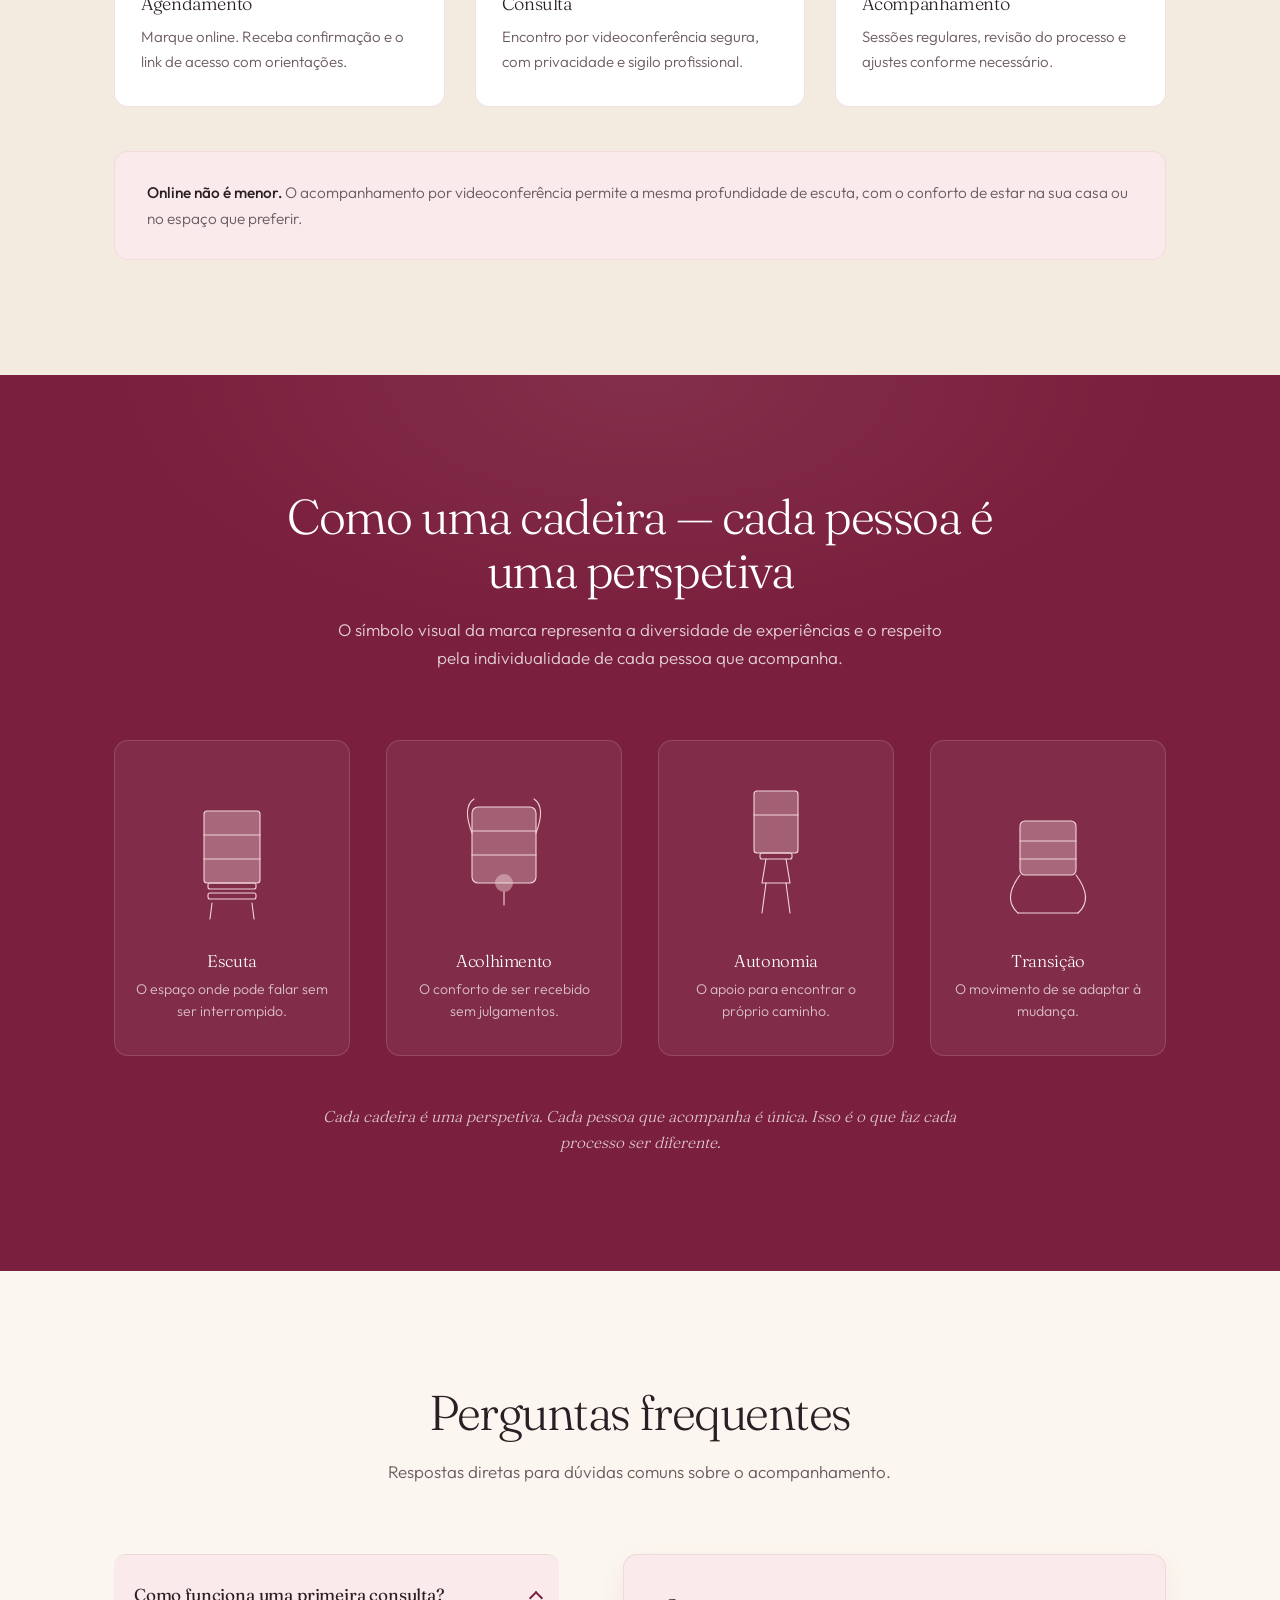
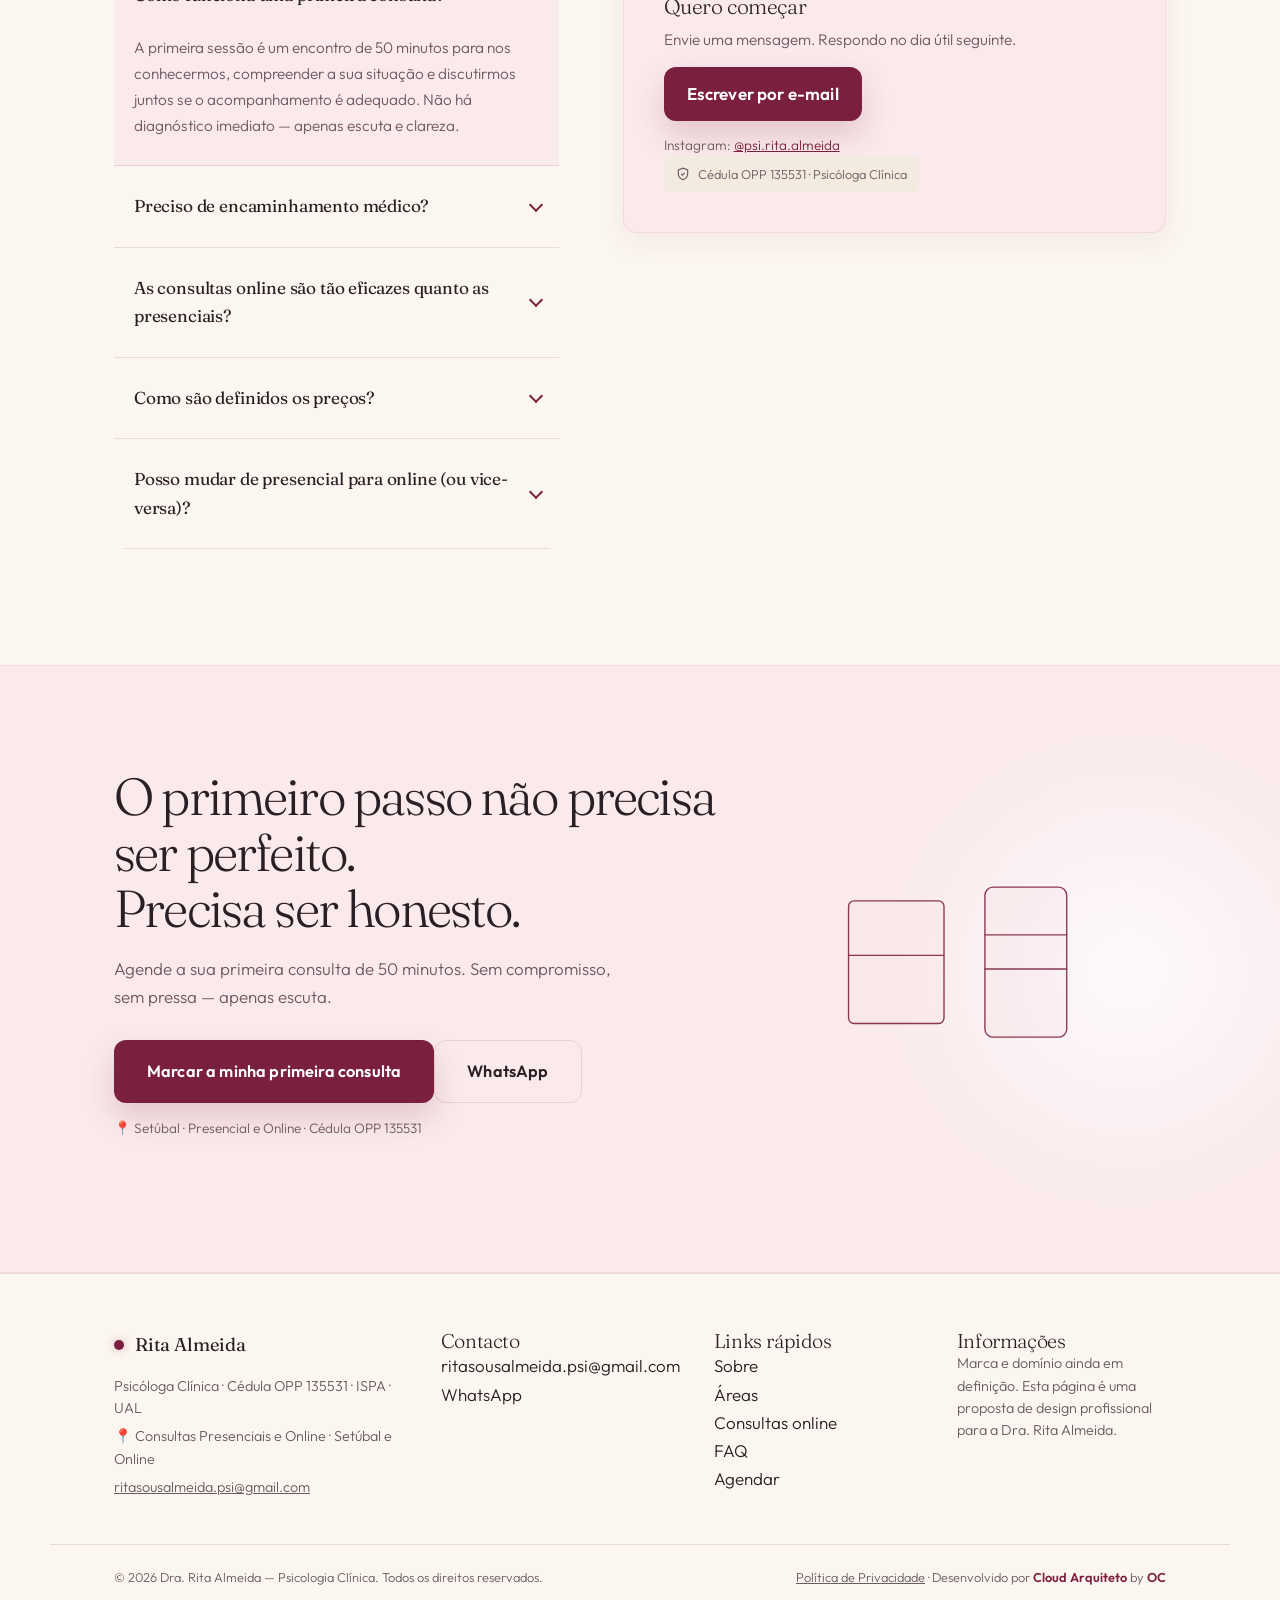
==== commit c47822ec: "feat: crédito Cloud Arquiteto by OC no rodapé (site, privacidade e 404)" ====
--- a/index.html
+++ b/index.html
@@ -209,6 +209,8 @@
 .foot-brand{display:flex;align-items:center;gap:11px;margin-bottom:14px}
 .foot-bottom{padding-top:22px;border-top:1px solid var(--line);display:flex;justify-content:space-between;flex-wrap:wrap;gap:12px;font-size:.8rem;color:#6B5A62}
 .foot-bottom a{color:var(--ink-soft)}
+.foot-bottom a:hover{color:var(--bordeaux);text-decoration:underline}
+.foot-bottom .credit a{color:var(--bordeaux);font-weight:600}
 
 
 /* ==== CLASSES COMPLEMENTARES ==== */
@@ -495,7 +497,7 @@
 </section>
 <section class="cta-final" id="contacto" aria-label="Convite para agendar"><div class="wrap cta-inner"><div><h2>O primeiro passo não precisa ser perfeito.<br>Precisa ser honesto.</h2><p>Agende a sua primeira consulta de 50 minutos. Sem compromisso, sem pressa — apenas escuta.</p><a class="btn btn-fill btn-lg" href="mailto:ritasousalmeida.psi@gmail.com?subject=Quero%20agendar%20minha%20primeira%20sessão">Marcar a minha primeira consulta</a><a class="btn btn-line btn-lg" href="https://wa.me/351914770219" target="_blank" rel="noopener noreferrer">WhatsApp</a><p style="margin-top:14px;font-size:.85rem;color:#6B5A62">📍 Setúbal · Presencial e Online · Cédula OPP 135531</p></div><div class="cta-mark" aria-hidden="true"><svg viewBox="0 0 220 220" fill="none" stroke="#7A1F3D" stroke-width="1" stroke-linecap="round"><rect x="40" y="60" width="70" height="90" rx="4" fill="rgba(242,213,217,.18)"/><rect x="140" y="50" width="60" height="110" rx="6" fill="rgba(242,213,217,.22)"/><line x1="40" y1="100" x2="110" y2="100"/><line x1="140" y1="85" x2="200" y2="85"/><line x1="140" y1="110" x2="200" y2="110"/></svg></div></div></section>
 </main>
-<footer role="contentinfo"><div class="wrap foot-grid"><div class="foot-col"><div class="foot-brand"><span style="width:10px;height:10px;border-radius:50%;background:var(--bordeaux);box-shadow:0 0 8px rgba(122,31,61,.3);display:inline-block"></span><b>Rita Almeida</b></div><p>Psicóloga Clínica · Cédula OPP 135531 · ISPA · UAL</p><p>📍 Consultas Presenciais e Online · Setúbal e Online</p><p><a href="mailto:ritasousalmeida.psi@gmail.com" style="color:var(--ink-soft);text-decoration:underline">ritasousalmeida.psi@gmail.com</a></p></div><div class="foot-col"><h3>Contacto</h3><ul><li><a href="mailto:ritasousalmeida.psi@gmail.com">ritasousalmeida.psi@gmail.com</a></li><li><a href="https://wa.me/351914770219" target="_blank" rel="noopener noreferrer">WhatsApp</a></li></ul></div><div class="foot-col"><h3>Links rápidos</h3><ul><li><a href="#sobre">Sobre</a></li><li><a href="#areas">Áreas</a></li><li><a href="#consultas">Consultas online</a></li><li><a href="#faq">FAQ</a></li><li><a href="#contacto">Agendar</a></li></ul></div><div class="foot-col"><h3>Informações</h3><p>Marca e domínio ainda em definição. Esta página é uma proposta de design profissional para a Dra. Rita Almeida.</p></div></div><div class="wrap foot-bottom"><span>© 2026 Dra. Rita Almeida — Psicologia Clínica. Todos os direitos reservados.</span><span><a href="/privacidade.html" style="text-decoration:underline">Política de Privacidade</a> · Proposta de design · Desenvolvido com cuidado.</span></div></footer>
+<footer role="contentinfo"><div class="wrap foot-grid"><div class="foot-col"><div class="foot-brand"><span style="width:10px;height:10px;border-radius:50%;background:var(--bordeaux);box-shadow:0 0 8px rgba(122,31,61,.3);display:inline-block"></span><b>Rita Almeida</b></div><p>Psicóloga Clínica · Cédula OPP 135531 · ISPA · UAL</p><p>📍 Consultas Presenciais e Online · Setúbal e Online</p><p><a href="mailto:ritasousalmeida.psi@gmail.com" style="color:var(--ink-soft);text-decoration:underline">ritasousalmeida.psi@gmail.com</a></p></div><div class="foot-col"><h3>Contacto</h3><ul><li><a href="mailto:ritasousalmeida.psi@gmail.com">ritasousalmeida.psi@gmail.com</a></li><li><a href="https://wa.me/351914770219" target="_blank" rel="noopener noreferrer">WhatsApp</a></li></ul></div><div class="foot-col"><h3>Links rápidos</h3><ul><li><a href="#sobre">Sobre</a></li><li><a href="#areas">Áreas</a></li><li><a href="#consultas">Consultas online</a></li><li><a href="#faq">FAQ</a></li><li><a href="#contacto">Agendar</a></li></ul></div><div class="foot-col"><h3>Informações</h3><p>Marca e domínio ainda em definição. Esta página é uma proposta de design profissional para a Dra. Rita Almeida.</p></div></div><div class="wrap foot-bottom"><span>© 2026 Dra. Rita Almeida — Psicologia Clínica. Todos os direitos reservados.</span><span><a href="/privacidade" style="text-decoration:underline">Política de Privacidade</a> · <span class="credit">Desenvolvido por <a href="https://cloudarquiteto.com" target="_blank" rel="noopener noreferrer">Cloud Arquiteto</a> by <a href="https://opencode.ai" target="_blank" rel="noopener noreferrer">OC</a></span></span></div></footer>
 <script>
   document.getElementById('burger').addEventListener('click',function(){var o=this.getAttribute('aria-expanded')==='true';this.setAttribute('aria-expanded',!o);this.setAttribute('aria-label',o?'Abrir menu':'Fechar menu');document.getElementById('navLinks').classList.toggle('open');});
   document.querySelectorAll('.faq-q').forEach(function(b){b.addEventListener('click',function(){var i=this.closest('.faq-item'),o=i.classList.contains('open');document.querySelectorAll('.faq-item').forEach(function(it){it.classList.remove('open');var btn=it.querySelector('.faq-q');if(btn){btn.setAttribute('aria-expanded','false');}});if(!o){i.classList.add('open');this.setAttribute('aria-expanded','true');}});});
@@ -503,6 +505,13 @@
   if('IntersectionObserver' in window){
     var o=new IntersectionObserver(function(e){e.forEach(function(i){if(i.isIntersecting){i.target.classList.add('in');o.unobserve(i.target);}});},{threshold:.08});
     document.querySelectorAll('.rv').forEach(function(el){o.observe(el);});
+    var revealSkipped=function(){
+      document.querySelectorAll('.rv:not(.in)').forEach(function(el){
+        if(el.getBoundingClientRect().top < window.innerHeight){el.classList.add('in');}
+      });
+    };
+    window.addEventListener('scroll',function(){window.requestAnimationFrame(revealSkipped);},{passive:true});
+    revealSkipped();
   }else{
     document.querySelectorAll('.rv').forEach(function(el){el.classList.add('in');});
   }
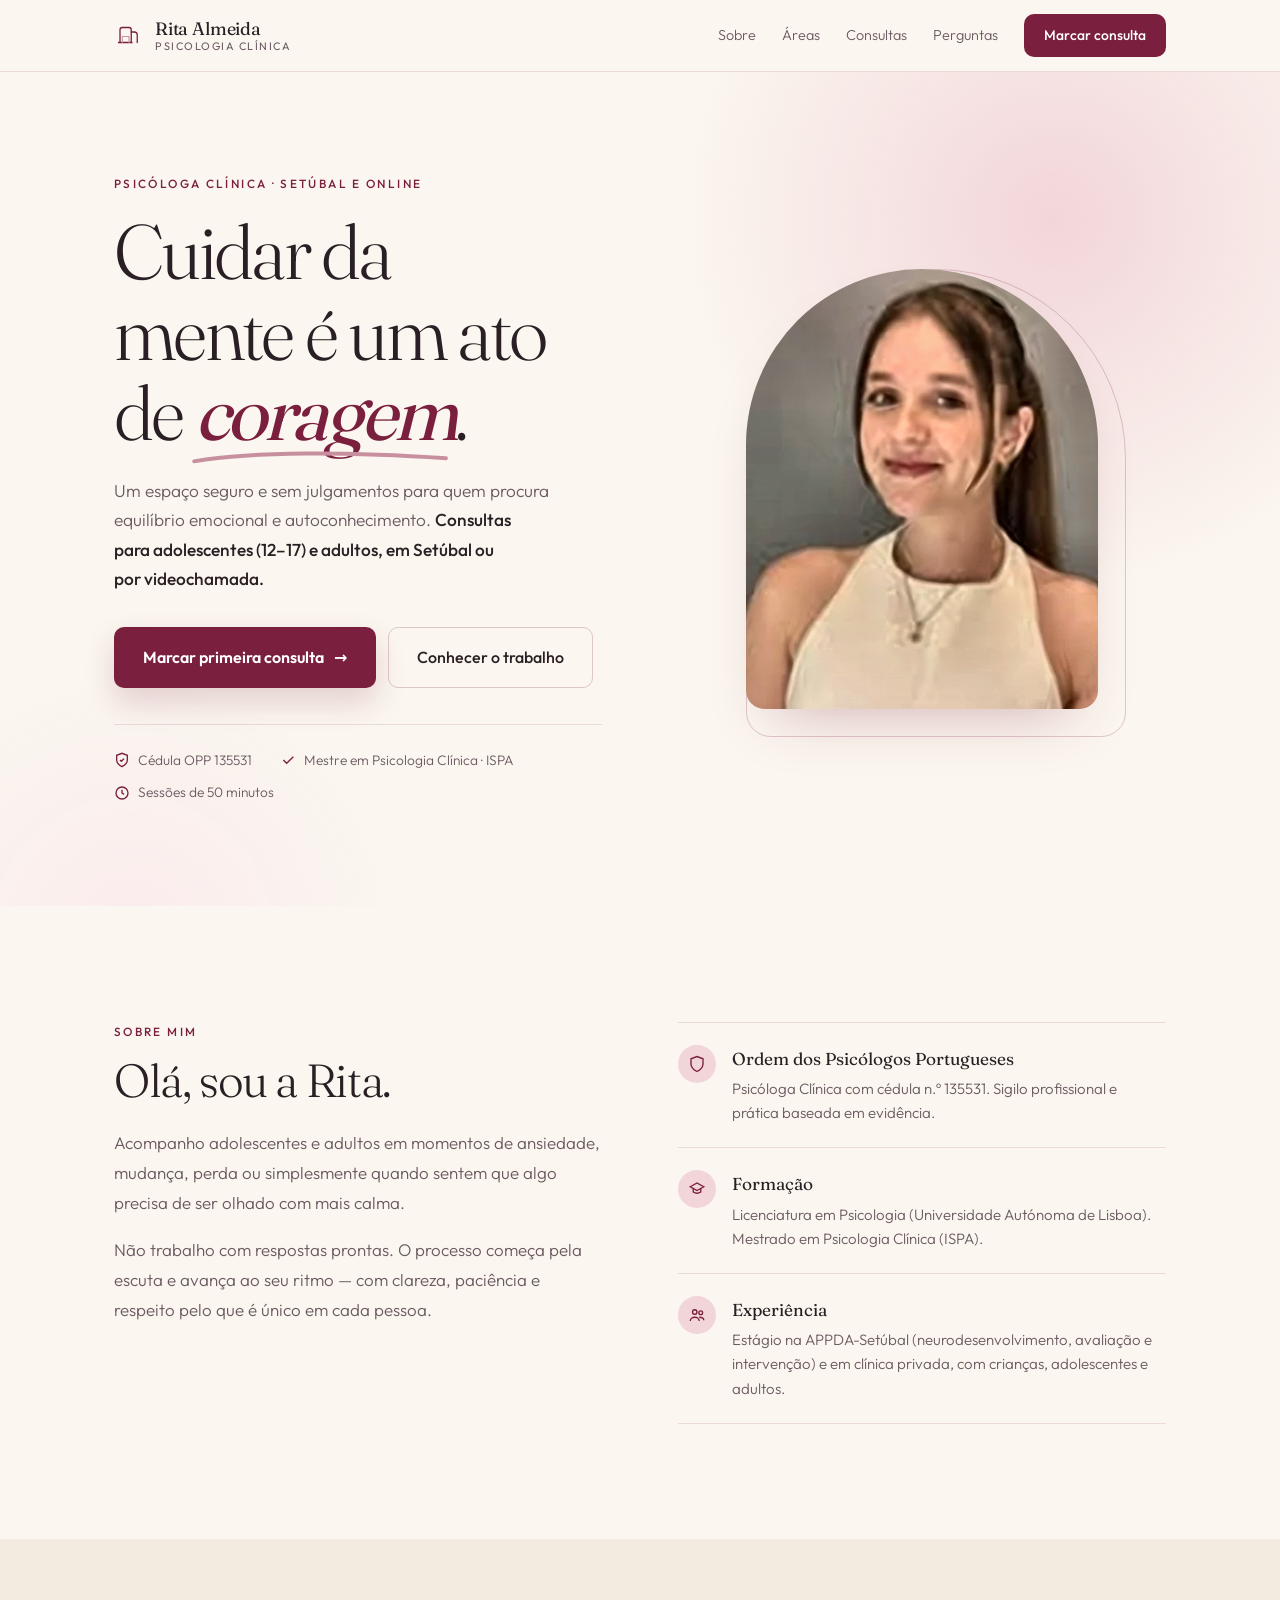
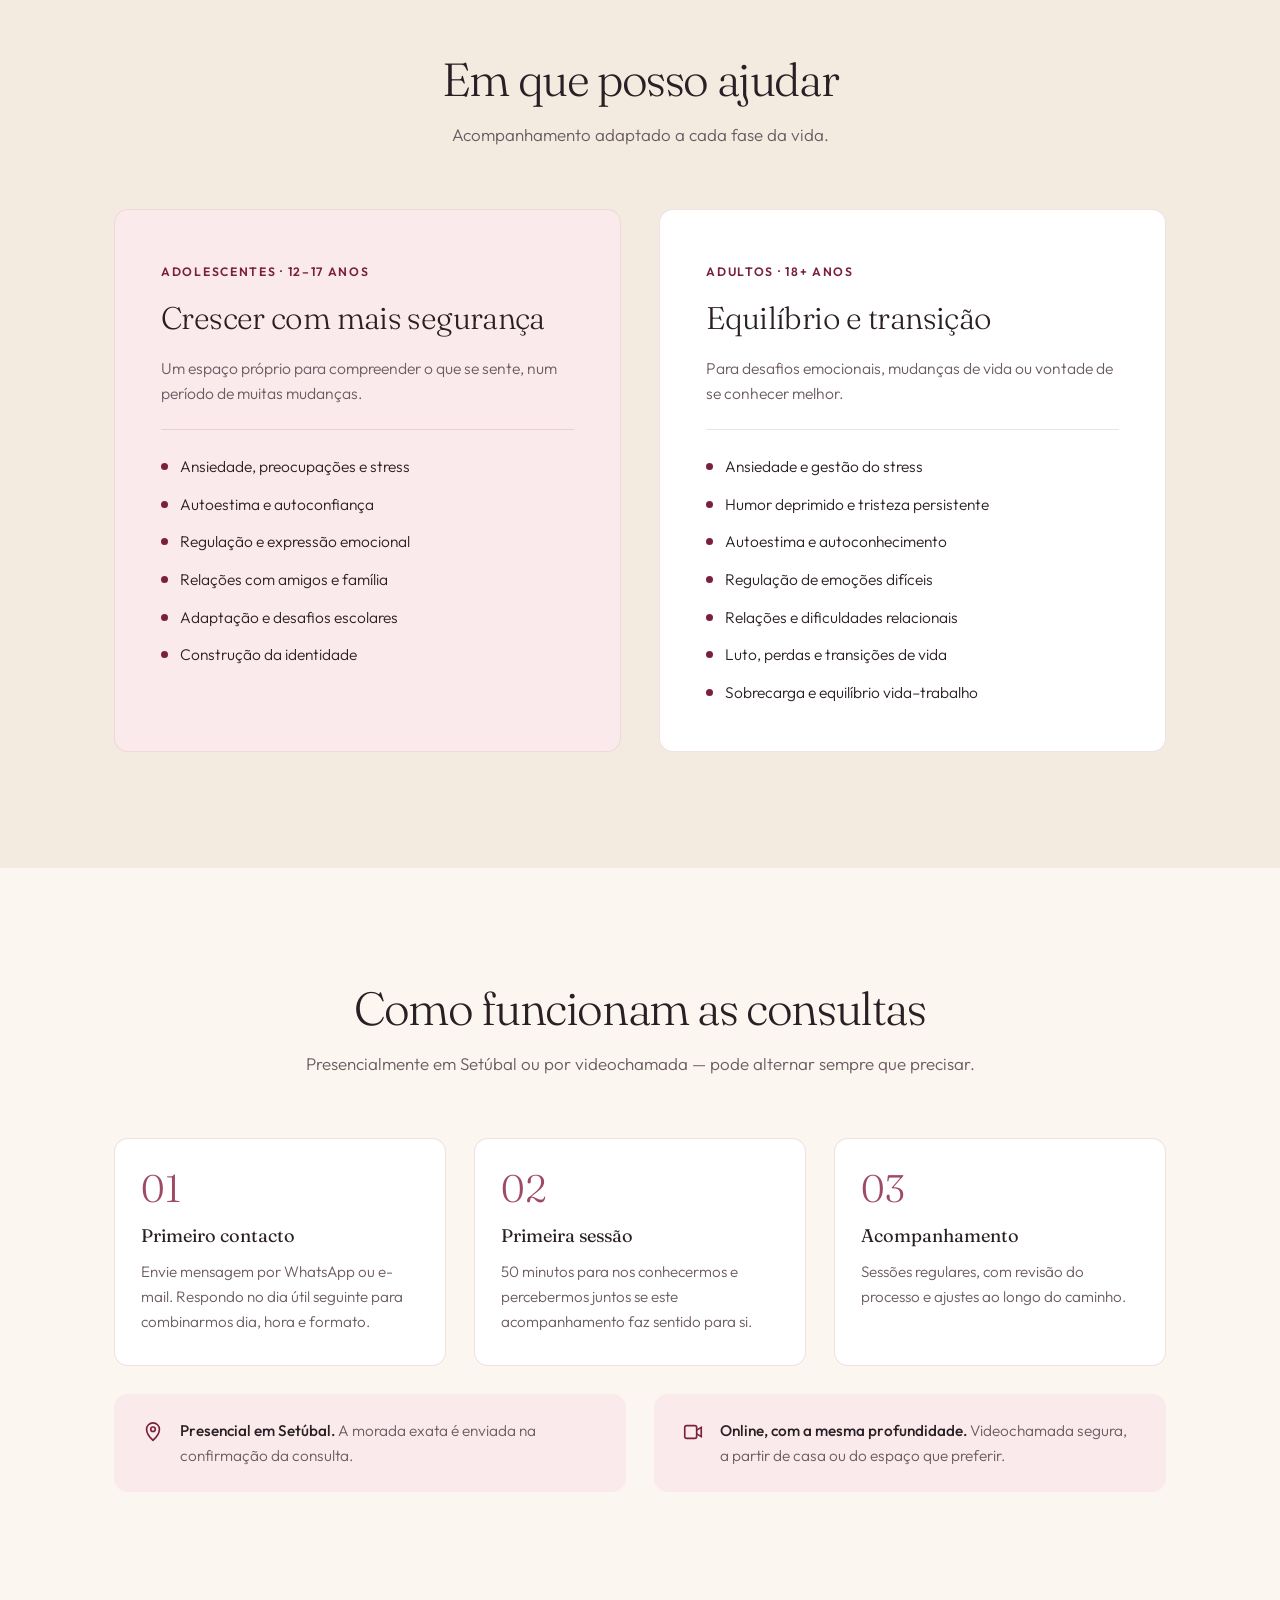
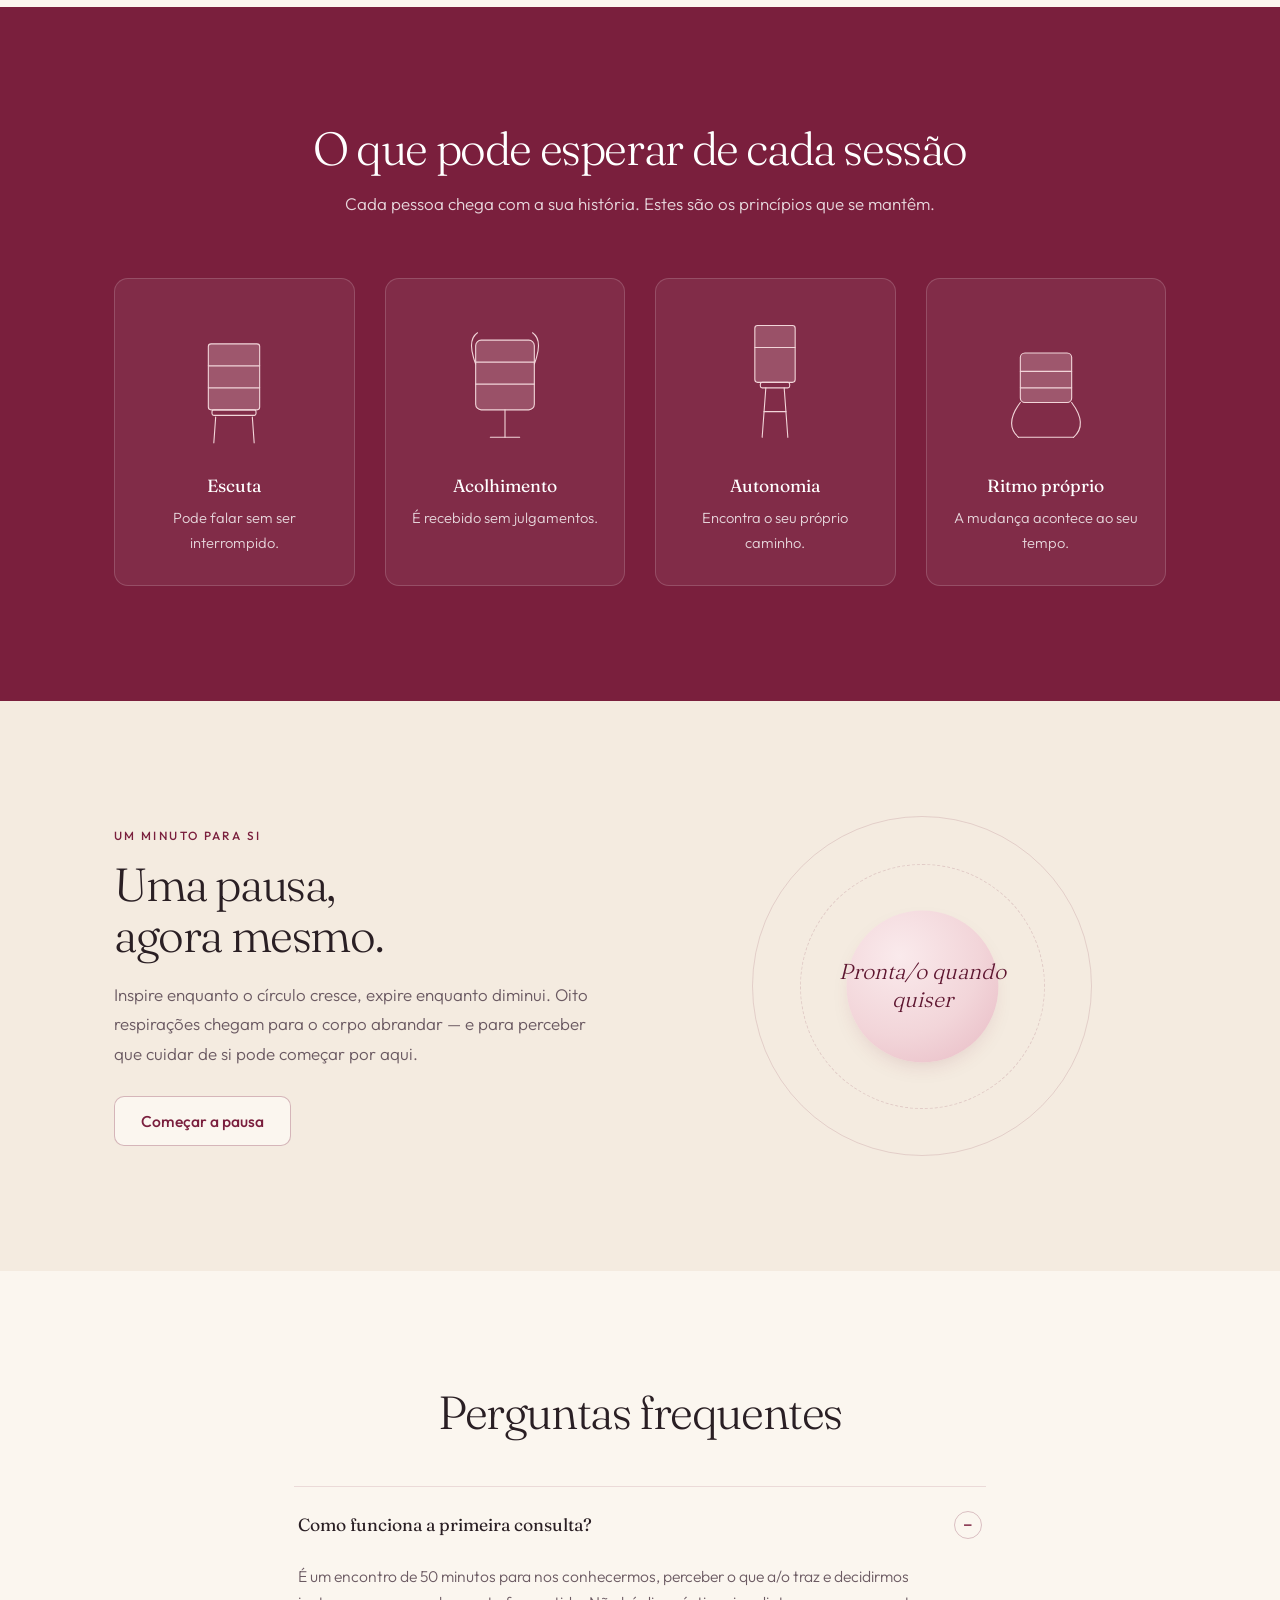
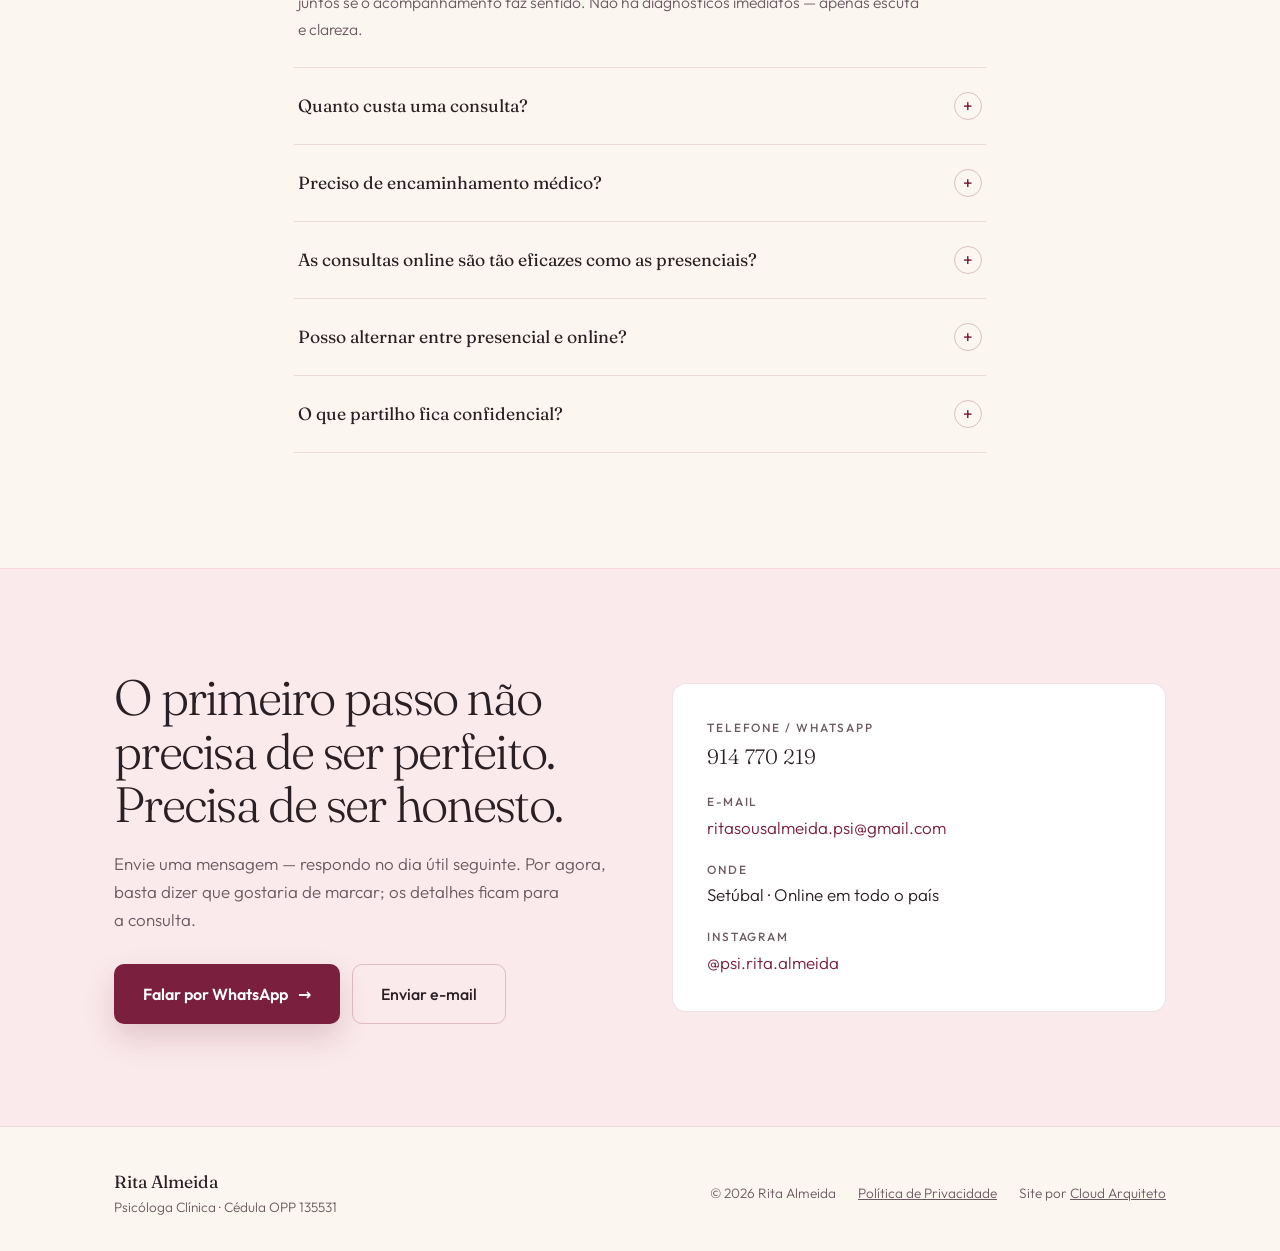
==== commit e7ce1853: "substiuicao index html" ====
--- a/index.html
+++ b/index.html
@@ -1,331 +1,219 @@
 <!DOCTYPE html>
-<html lang="pt-PT" class="no-js">
+<html lang="pt-PT">
 <head>
 <meta charset="UTF-8">
 <meta name="viewport" content="width=device-width, initial-scale=1">
-<title>Dra. Rita Almeida — Psicóloga Clínica · Cédula OPP 135531 | Presencial e Online</title>
-<meta name="description" content="Dra. Rita Almeida — Psicóloga Clínica, Cédula OPP 135531. Consultas presenciais em Setúbal e online para adolescentes (12–17) e adultos (18+). Ansiedade, regulação emocional, luto e relações.">
+<title>Rita Almeida — Psicóloga Clínica em Setúbal e Online · OPP 135531</title>
+<meta name="description" content="Rita Almeida, Psicóloga Clínica (OPP 135531). Consultas presenciais em Setúbal e online para adolescentes (12–17) e adultos. Ansiedade, regulação emocional, luto e relações.">
 <link rel="canonical" href="https://psicologa-rita-almeida.pages.dev/">
-<meta name="author" content="Dra. Rita Almeida">
 <meta property="og:type" content="website">
 <meta property="og:locale" content="pt_PT">
-<meta property="og:site_name" content="Dra. Rita Almeida — Psicologia Clínica">
-<meta property="og:title" content="Dra. Rita Almeida — Psicóloga Clínica · OPP 135531">
-<meta property="og:description" content="Cédula OPP 135531 · Consultas presenciais e online para adolescentes e adultos. Acolhimento, escuta e acompanhamento psicológico.">
+<meta property="og:site_name" content="Rita Almeida — Psicologia Clínica">
+<meta property="og:title" content="Rita Almeida — Psicóloga Clínica · Setúbal e Online">
+<meta property="og:description" content="Consultas presenciais e online para adolescentes e adultos. Um espaço seguro e sem julgamentos.">
 <meta property="og:url" content="https://psicologa-rita-almeida.pages.dev/">
 <meta property="og:image" content="https://psicologa-rita-almeida.pages.dev/assets/og-image.jpg">
-<meta property="og:image:type" content="image/jpeg">
 <meta property="og:image:width" content="1200">
 <meta property="og:image:height" content="630">
-<meta property="og:image:alt" content="Dra. Rita Almeida — Psicóloga Clínica, Cédula OPP 135531">
 <meta name="twitter:card" content="summary_large_image">
-<meta name="twitter:title" content="Dra. Rita Almeida — Psicóloga Clínica · OPP 135531">
-<meta name="twitter:description" content="Consultas presenciais em Setúbal e online para adolescentes (12–17) e adultos (18+).">
-<meta name="twitter:image" content="https://psicologa-rita-almeida.pages.dev/assets/og-image.jpg">
 <meta name="theme-color" content="#7A1F3D">
 <link rel="icon" type="image/svg+xml" href="assets/favicon.svg">
-<link rel="apple-touch-icon" href="assets/rita-perfil-300.jpg">
+<link rel="apple-touch-icon" href="assets/icon-192.jpg">
 <link rel="manifest" href="site.webmanifest">
-<link rel="preload" as="image" href="assets/rita-perfil-600.webp" imagesrcset="assets/rita-perfil-300.webp 300w, assets/rita-perfil-600.webp 600w" imagesizes="(max-width: 980px) 100vw, 420px" fetchpriority="high">
+<link rel="preload" as="image" href="assets/rita-perfil-600.webp" type="image/webp" fetchpriority="high">
 <link rel="preload" as="font" type="font/woff2" href="assets/fonts/fraunces-latin.woff2" crossorigin>
 <link rel="preload" as="font" type="font/woff2" href="assets/fonts/outfit-latin.woff2" crossorigin>
 <link rel="stylesheet" href="assets/fonts/fonts.css">
 <style>
-:root{
-  --cream:#FBF6EF;
-  --cream-2:#F4EBE0;
-  --rose:#F2D5D9;
-  --rose-soft:#FAEAEC;
-  --bordeaux:#7A1F3D;
-  --bordeaux-deep:#5E1630;
-  --ink:#2A1F24;
-  --ink-soft:#6B5A62;
-  --line:rgba(122,31,61,.13);
-  --font-d:'Fraunces',Georgia,serif;
-  --font-b:'Outfit',system-ui,sans-serif;
-  --pad:clamp(22px,5vw,80px);
-  --r:14px;
-}
+:root{--cream:#FBF6EF;--cream-2:#F4EBE0;--rose:#F2D5D9;--rose-soft:#FAEAEC;--bx:#7A1F3D;--bx-deep:#5E1630;--ink:#2A1F24;--ink-soft:#6B5A62;--line:rgba(122,31,61,.13);--fd:'Fraunces',Georgia,serif;--fb:'Outfit',system-ui,sans-serif;--pad:clamp(20px,5vw,72px);--ease:cubic-bezier(.22,1,.36,1)}
 *,*::before,*::after{box-sizing:border-box}
 html{scroll-behavior:smooth;-webkit-text-size-adjust:100%}
-body{margin:0;background:var(--cream);color:var(--ink);font-family:var(--font-b);font-weight:300;font-size:17px;line-height:1.65;-webkit-font-smoothing:antialiased;overflow-x:hidden}
-h1,h2,h3,h4{font-family:var(--font-d);font-weight:300;letter-spacing:-.02em;line-height:1.12;margin:0}
-p{margin:0}
-a{color:inherit;text-decoration:none}
-ul{margin:0;padding:0;list-style:none}
+body{margin:0;background:var(--cream);color:var(--ink);font-family:var(--fb);font-weight:300;font-size:17px;line-height:1.65;-webkit-font-smoothing:antialiased;overflow-x:hidden}
+h1,h2,h3,p{margin:0}
+ul,ol{margin:0;padding:0;list-style:none}
+a{color:var(--bx);text-decoration:none}
+a:hover{color:var(--bx-deep)}
 img,svg{display:block;max-width:100%}
-button,input,textarea{font:inherit;color:inherit}
-::selection{background:var(--bordeaux);color:#fff}
-:focus-visible{outline:2px solid var(--bordeaux);outline-offset:3px;border-radius:3px}
-section{scroll-margin-top:80px}
+::selection{background:var(--bx);color:#fff}
+:focus-visible{outline:2px solid var(--bx);outline-offset:3px;border-radius:3px}
+section{scroll-margin-top:84px}
 .wrap{max-width:1180px;margin:0 auto;padding-inline:var(--pad)}
 .skip{position:absolute;left:-9999px}
-.skip:focus{left:12px;top:12px;z-index:100;background:var(--bordeaux);color:#fff;padding:12px 20px;border-radius:6px}
-
-/* ===== NAV ===== */
-.nav{position:sticky;top:0;z-index:60;background:rgba(251,246,239,.9);backdrop-filter:blur(14px);-webkit-backdrop-filter:blur(14px);border-bottom:1px solid var(--line)}
-.nav-in{display:flex;align-items:center;justify-content:space-between;gap:28px;padding:15px var(--pad);max-width:1180px;margin:0 auto}
-.brand{display:flex;align-items:center;gap:11px}
-.brand-mark{width:30px;height:30px;flex:none}
-.brand-txt{display:grid;line-height:1.15}
-.brand-txt b{font-family:var(--font-d);font-weight:400;font-size:1.12rem;letter-spacing:-.01em}
-.brand-txt span{font-size:.68rem;letter-spacing:.14em;text-transform:uppercase;color:var(--ink-soft);font-weight:400}
-.nav-links{display:flex;gap:30px;align-items:center}
-.nav-links a{font-size:.9rem;color:var(--ink-soft);position:relative;padding:4px 0;transition:color .2s}
-.nav-links a::after{content:"";position:absolute;left:0;bottom:0;width:0;height:1px;background:var(--bordeaux);transition:width .3s cubic-bezier(.22,1,.36,1)}
-.nav-links a:hover{color:var(--ink)}
-.nav-links a:hover::after{width:100%}
-.nav-cta{background:var(--bordeaux);color:#fff;padding:11px 22px;border-radius:100px;font-size:.87rem;font-weight:500;transition:.25s cubic-bezier(.22,1,.36,1);white-space:nowrap}
-.nav-cta:hover{background:var(--bordeaux-deep);transform:translateY(-2px);box-shadow:0 10px 24px rgba(122,31,61,.22)}
-.burger{display:none;background:none;border:1px solid var(--line);border-radius:8px;padding:9px 11px;cursor:pointer;line-height:1}
-
-/* ===== HERO ===== */
-.hero{position:relative;overflow:hidden;padding:clamp(56px,9vw,110px) 0 clamp(60px,9vw,110px)}
-.hero::before{content:"";position:absolute;top:-30%;right:-14%;width:56vw;max-width:720px;aspect-ratio:1;border-radius:50%;background:radial-gradient(circle,var(--rose) 0%,rgba(242,213,217,0) 68%);z-index:0;pointer-events:none}
-.hero::after{content:"";position:absolute;bottom:-38%;left:-12%;width:44vw;max-width:560px;aspect-ratio:1;border-radius:50%;background:radial-gradient(circle,rgba(251,246,239,.9) 0%,rgba(251,246,239,0) 70%);z-index:0;pointer-events:none}
-.hero-grid{position:relative;z-index:1;display:grid;grid-template-columns:1.08fr .92fr;gap:clamp(40px,6vw,84px);align-items:center}
-.eyebrow{font-size:.72rem;letter-spacing:.22em;text-transform:uppercase;color:var(--bordeaux);font-weight:500;display:block;margin-bottom:16px}
-.hero h1{font-size:clamp(2.9rem,6.2vw,5rem);letter-spacing:-.035em;line-height:1.05;margin-bottom:22px}
-.hero h1 em{font-style:italic;color:var(--bordeaux);font-weight:400}
-.hero-lead{font-size:clamp(1.06rem,1.35vw,1.22rem);color:var(--ink-soft);max-width:36em;margin-bottom:34px;line-height:1.7}
+.skip:focus{left:12px;top:12px;z-index:100;background:var(--bx);color:#fff;padding:12px 20px;border-radius:6px}
+.serif{font-family:var(--fd)}
+.eyebrow{display:block;font-size:.74rem;letter-spacing:.2em;text-transform:uppercase;color:var(--bx);font-weight:500;margin-bottom:14px}
+.h2{font-family:var(--fd);font-weight:300;font-size:clamp(2rem,3.8vw,2.9rem);letter-spacing:-.03em;line-height:1.1;text-wrap:balance}
+.lead{color:var(--ink-soft);font-size:1.06rem;text-wrap:pretty}
+.sec{padding:clamp(72px,9vw,120px) 0}
+.alt{background:var(--cream-2)}
+.head{max-width:40em;margin:0 auto clamp(40px,5vw,60px);text-align:center}
+.head .h2{margin-bottom:16px}
+.grid{display:grid;gap:clamp(20px,3vw,40px)}
+.btn{display:inline-flex;align-items:center;gap:10px;padding:16px 28px;border-radius:10px;font-weight:600;font-size:1rem;transition:.25s var(--ease);border:1px solid transparent;cursor:pointer;font-family:var(--fb)}
+.btn-fill{background:var(--bx);color:#fff;box-shadow:0 14px 30px rgba(122,31,61,.18)}
+.btn-fill:hover{background:var(--bx-deep);color:#fff;box-shadow:0 18px 38px rgba(122,31,61,.26)}
+.btn-line{border-color:rgba(122,31,61,.22);color:var(--ink);font-weight:500}
+.btn-line:hover{border-color:var(--bx);color:var(--bx)}
+.btns{display:flex;flex-wrap:wrap;gap:12px}
+
+/* nav */
+.nav{position:sticky;top:0;z-index:60;background:rgba(251,246,239,.92);backdrop-filter:blur(14px);-webkit-backdrop-filter:blur(14px);border-bottom:1px solid var(--line)}
+.nav-in{max-width:1180px;margin:0 auto;padding:14px var(--pad);display:flex;align-items:center;justify-content:space-between;gap:28px}
+.brand{display:flex;align-items:center;gap:11px;color:var(--ink)}
+.brand-t{display:grid;line-height:1.15}
+.brand-t b{font-family:var(--fd);font-weight:400;font-size:1.12rem;letter-spacing:-.01em}
+.brand-t span{font-size:.68rem;letter-spacing:.14em;text-transform:uppercase;color:var(--ink-soft);font-weight:400}
+.links{display:flex;gap:26px;align-items:center;font-size:.9rem}
+.links a{color:var(--ink-soft);padding:4px 0}
+.links a:hover{color:var(--ink)}
+.links .cta{background:var(--bx);color:#fff;padding:10px 20px;border-radius:10px;font-weight:500;font-size:.87rem}
+.links .cta:hover{background:var(--bx-deep);color:#fff}
+.burger{display:none;width:46px;height:46px;place-items:center;background:none;border:1px solid rgba(122,31,61,.2);border-radius:10px;cursor:pointer;color:var(--ink)}
+
+/* hero */
+.hero{position:relative;overflow:hidden;padding:clamp(48px,8vw,104px) 0}
+.orb{position:absolute;border-radius:50%;pointer-events:none;z-index:0;will-change:transform}
+.orb-a{top:-28%;right:-12%;width:60vw;max-width:760px;aspect-ratio:1;background:radial-gradient(circle,var(--rose) 0%,rgba(242,213,217,0) 68%);animation:orb 18s ease-in-out infinite}
+.orb-b{bottom:-35%;left:-10%;width:42vw;max-width:520px;aspect-ratio:1;background:radial-gradient(circle,rgba(250,234,236,.9) 0%,rgba(250,234,236,0) 70%);animation:orb2 22s ease-in-out infinite}
+@keyframes orb{0%,100%{transform:translate(0,0) scale(1)}50%{transform:translate(-50px,40px) scale(1.1)}}
+@keyframes orb2{0%,100%{transform:translate(0,0) scale(1)}50%{transform:translate(40px,-30px) scale(1.06)}}
+.hero-grid{position:relative;z-index:1;display:grid;grid-template-columns:repeat(auto-fit,minmax(min(100%,400px),1fr));gap:clamp(40px,6vw,84px);align-items:center}
+.hero h1{font-family:var(--fd);font-weight:300;font-size:clamp(2.7rem,6vw,4.8rem);letter-spacing:-.035em;line-height:1.05;margin-bottom:22px;text-wrap:balance}
+.hero h1 em{font-style:italic;color:var(--bx);font-weight:400;position:relative;white-space:nowrap}
+.hero h1 em svg{position:absolute;left:-2%;bottom:-.1em;width:104%;height:.24em;overflow:visible}
+.hero-lead{font-size:clamp(1.06rem,1.35vw,1.2rem);color:var(--ink-soft);max-width:34em;margin-bottom:34px;line-height:1.7;text-wrap:pretty}
 .hero-lead b{color:var(--ink);font-weight:500}
-.hero-actions{display:flex;flex-wrap:wrap;gap:12px;align-items:center}
-.btn{display:inline-flex;align-items:center;justify-content:center;gap:10px;border-radius:12px;font-weight:600;transition:.25s cubic-bezier(.22,1,.36,1);border:1px solid transparent;cursor:pointer;text-align:center;letter-spacing:.01em}
-.btn-lg{padding:17px 32px;font-size:1.02rem}
-.btn-fill{background:var(--bordeaux);color:#fff;box-shadow:0 14px 30px rgba(122,31,61,.18)}
-.btn-fill:hover{background:var(--bordeaux-deep);transform:translateY(-2px);box-shadow:0 20px 42px rgba(122,31,61,.26)}
-.btn-line{border-color:var(--line);color:var(--ink)}
-.btn-line:hover{border-color:var(--bordeaux);color:var(--bordeaux);transform:translateY(-2px);box-shadow:0 10px 24px rgba(122,31,61,.12)}
-.hero-meta{display:flex;flex-wrap:wrap;gap:10px 26px;margin-top:36px;padding-top:26px;border-top:1px solid var(--line);font-size:.85rem;color:var(--ink-soft)}
-.hero-meta span{display:flex;align-items:center;gap:8px}
-.tick{width:16px;height:16px;flex:none;color:var(--bordeaux)}
-
-/* ===== FOTO HERO + BADGE OPP ===== */
-.hero-photo{position:relative;aspect-ratio:4/4.85;border-radius:200px 200px 22px 22px;overflow:hidden;background:linear-gradient(170deg,var(--rose-soft) 0%,var(--cream-2) 55%,var(--rose) 100%);box-shadow:0 30px 70px -30px rgba(122,31,61,.24);display:grid;place-items:center}
-.hero-photo img{width:100%;height:100%;object-fit:cover;object-position:center top;display:block;position:relative;z-index:1}
-.hero-photo::after{content:"";position:absolute;inset:0;background:linear-gradient(180deg,transparent 58%,rgba(122,31,61,.08) 100%);z-index:2;pointer-events:none}
-.hero-badge{position:absolute;bottom:16px;left:50%;transform:translateX(-50%);z-index:3;display:inline-flex;align-items:center;gap:8px;background:rgba(251,246,239,.94);backdrop-filter:blur(8px);padding:9px 16px;border-radius:100px;font-size:.78rem;font-weight:600;color:var(--bordeaux);white-space:nowrap;box-shadow:0 8px 20px rgba(122,31,61,.14);border:1px solid rgba(122,31,61,.10);letter-spacing:.02em}
-.hero-badge svg{flex:none}
-.hero-cred{display:inline-flex;align-items:center;gap:7px;background:var(--bordeaux);color:#fff;font-size:.72rem;letter-spacing:.08em;text-transform:uppercase;font-weight:600;padding:7px 12px;border-radius:100px;margin-bottom:14px}
-.hero-cred svg{flex:none}
-
-/* ===== SEÇÃO GENÉRICA ===== */
-.sec{padding:clamp(72px,9vw,128px) 0}
-.sec-alt{background:var(--cream-2)}
-.sec-head{max-width:46em;margin-bottom:clamp(44px,5.5vw,68px)}
-.sec-head h2{font-size:clamp(2.05rem,3.9vw,3.05rem);margin-bottom:18px;letter-spacing:-.03em;line-height:1.1}
-.sec-head p{color:var(--ink-soft);font-size:1.06rem;max-width:37em;line-height:1.65}
-.sec-head.center{margin-left:auto;margin-right:auto;text-align:center}
-.sec-head.center p{margin-inline:auto}
-
-/* ===== SOBRE / APROENDAÇÃO ===== */
-.about-grid{display:grid;grid-template-columns:.95fr 1.05fr;gap:clamp(36px,5vw,72px);align-items:start}
-.creds{display:grid;gap:0}
-.cred{display:grid;grid-template-columns:auto 1fr;gap:16px;padding:22px 0;border-top:1px solid var(--line)}
-.cred:last-child{border-bottom:1px solid var(--line)}
-.cred-ic{width:38px;height:38px;border-radius:50%;background:var(--rose);color:var(--bordeaux);display:grid;place-items:center;flex:none}
-.cred h3{font-size:1.06rem;margin-bottom:4px}
-.cred p{font-size:.92rem;color:var(--ink-soft);line-height:1.6}
-.approach{background:var(--rose-soft);border-radius:var(--r);padding:clamp(28px,4vw,44px);border:1px solid rgba(242,213,217,.6)}
-.approach h3{font-size:1.4rem;margin-bottom:16px}
-.approach p{color:var(--ink-soft);font-size:.98rem;margin-bottom:18px}
-.approach-list{display:grid;gap:12px}
-.approach-list li{display:flex;gap:11px;align-items:flex-start;font-size:.94rem;color:var(--ink-soft)}
-.approach-list svg{flex:none;margin-top:4px;color:var(--bordeaux)}
-
-/* ===== CADEIRAS (SÍMBOLO) ===== */
-.chairs-sec{background:var(--bordeaux);color:#fff;position:relative;overflow:hidden}
-.chairs-sec::before{content:"";position:absolute;inset:0;background:radial-gradient(70% 50% at 50% 0%,rgba(255,255,255,.07),transparent 60%);pointer-events:none}
-.chairs-sec .sec-head h2{color:#fff}
-.chairs-sec .sec-head p{color:rgba(255,255,255,.78)}
-.chairs-grid{display:grid;grid-template-columns:repeat(4,1fr);gap:clamp(20px,3vw,36px)}
-.chair-card{text-align:center;padding:32px 20px;border-radius:var(--r);background:rgba(255,255,255,.06);border:1px solid rgba(255,255,255,.14);transition:transform .35s cubic-bezier(.22,1,.36,1),background .35s ease,border-color .35s ease;cursor:default}
-.chair-card:hover{background:rgba(255,255,255,.11);transform:translateY(-6px);border-color:rgba(255,255,255,.22)}
-.chair-card svg{width:82%;max-width:130px;margin:0 auto 20px;stroke:#F2D5D9;transition:transform .35s cubic-bezier(.22,1,.36,1)}
-.chair-card:hover svg{transform:translateY(-4px)}
-.chair-card h3{font-size:1.06rem;color:#fff;margin-bottom:8px}
-.chair-card p{font-size:.88rem;color:rgba(255,255,255,.70);line-height:1.6}
-.chairs-note{max-width:42em;margin:48px auto 0;text-align:center;font-size:.98rem;color:rgba(255,255,255,.76);font-style:italic;font-family:var(--font-d)}
-
-/* ===== ÁREAS ===== */
-.areas{display:grid;grid-template-columns:1fr 1fr;gap:clamp(26px,3.6vw,48px)}
-.area{border-radius:var(--r);padding:clamp(34px,4.2vw,50px);background:var(--card, #fff);border:1px solid var(--line);box-shadow:0 8px 32px rgba(122,31,61,.06);transition:transform .32s cubic-bezier(.22,1,.36,1),box-shadow .32s ease,border-color .32s ease}
-.area:nth-child(1){background:var(--rose-soft);border-color:rgba(242,213,217,.85)}
-.area:nth-child(2){background:#fff}
-.area:hover{transform:translateY(-4px);box-shadow:0 18px 44px rgba(122,31,61,.10);border-color:rgba(122,31,61,.18)}
-.area-head{display:flex;align-items:baseline;gap:14px;margin-bottom:10px;flex-wrap:wrap}
-.area-head h3{font-size:clamp(1.55rem,2.7vw,2.05rem)}
-.area-age{font-size:.78rem;letter-spacing:.14em;text-transform:uppercase;color:var(--bordeaux);font-weight:600}
-.area-intro{color:var(--ink-soft);font-size:.98rem;margin-bottom:28px;padding-bottom:24px;border-bottom:1px solid var(--line)}
-.area ul{display:grid;gap:14px}
-.area li{display:flex;gap:12px;align-items:flex-start;font-size:.97rem;line-height:1.6}
-.area-cta{margin-top:30px;padding-top:24px;border-top:1px solid var(--line);font-size:.9rem;color:var(--ink-soft);font-weight:500}
-
-/* ===== CONSULTAS ONLINE ===== */
-.online-grid{display:grid;grid-template-columns:repeat(3,1fr);gap:clamp(18px,2.4vw,30px)}
-.step{background:#fff;border:1px solid var(--line);border-radius:var(--r);padding:32px 26px;transition:transform .32s cubic-bezier(.22,1,.36,1),box-shadow .32s ease,border-color .32s ease}
-.step:hover{transform:translateY(-6px);box-shadow:0 22px 48px rgba(122,31,61,.10);border-color:rgba(122,31,61,.18)}
-.step-num{font-family:var(--font-d);font-size:2.6rem;line-height:1;color:#BA7382;margin-bottom:14px;font-weight:300}
-.step h3{font-size:1.14rem;margin-bottom:10px}
-.step p{font-size:.94rem;color:var(--ink-soft);line-height:1.65}
-.online-note{margin-top:44px;background:var(--rose-soft);border-radius:var(--r);padding:28px 32px;display:flex;gap:18px;align-items:flex-start;border:1px solid rgba(242,213,217,.7)}
-.online-note svg{flex:none;color:var(--bordeaux);margin-top:2px}
-.online-note p{font-size:.96rem;color:var(--ink-soft)}
-.online-note b{color:var(--ink);font-weight:500}
-
-/* ===== FAQ ===== */
-.faq-grid{display:grid;grid-template-columns:.9fr 1.1fr;gap:clamp(32px,5vw,72px);align-items:start}
-.faq-list{border-top:1px solid var(--line);border-radius:12px;overflow:hidden}
-.faq-item{border-bottom:1px solid var(--line);transition:background .2s}
-.faq-item:hover{background:rgba(242,213,217,.18)}
-.faq-item.open{background:var(--rose-soft)}
-.faq-q{width:100%;background:none;border:none;padding:26px 48px 26px 20px;display:flex;justify-content:space-between;align-items:center;gap:18px;text-align:left;cursor:pointer;font-family:var(--font-d);font-size:1.08rem;font-weight:400;letter-spacing:-.01em;position:relative;transition:color .2s}
-.faq-q:hover{color:var(--bordeaux)}
-.faq-q::after{content:"";position:absolute;right:18px;top:50%;width:10px;height:10px;border-right:2px solid var(--bordeaux);border-bottom:2px solid var(--bordeaux);transform:translateY(-70%) rotate(45deg);transition:transform .32s cubic-bezier(.22,1,.36,1)}
-.faq-item.open .faq-q::after{transform:translateY(-20%) rotate(-135deg)}
-.faq-a{max-height:0;overflow:hidden;transition:max-height .42s cubic-bezier(.22,1,.36,1)}
-.faq-item.open .faq-a{max-height:600px}
-.faq-a p{padding:0 20px 26px 20px;font-size:.96rem;color:var(--ink-soft);line-height:1.7}
-
-/* ===== BADGE OPP ===== */
-.opp-badge{display:inline-flex;align-items:center;gap:8px;font-size:.8rem;color:var(--ink-soft);background:var(--cream-2);border-radius:6px;padding:7px 12px}
-
-/* ===== CTA FINAL ===== */
-.cta-final{background:var(--rose-soft);border-top:1px solid rgba(242,213,217,.8);border-bottom:1px solid rgba(242,213,217,.8);position:relative;overflow:hidden}
-.cta-final::before{content:"";position:absolute;right:-8%;top:8%;width:40vw;max-width:520px;aspect-ratio:1;border-radius:50%;background:radial-gradient(circle,rgba(255,255,255,.75),transparent 68%);pointer-events:none}
-.cta-inner{position:relative;z-index:1;display:grid;grid-template-columns:1.25fr .75fr;gap:clamp(30px,5vw,60px);align-items:center;padding-block:clamp(64px,8vw,108px)}
-.cta-final h2{font-size:clamp(2.05rem,4.2vw,3.25rem);letter-spacing:-.035em;line-height:1.08;margin-bottom:18px}
-.cta-final p{color:var(--ink-soft);max-width:31em;font-size:1.06rem;line-height:1.65;margin-bottom:30px}
-.cta-mark{opacity:.88}
-.cta-mark svg{width:100%;max-width:300px}
-
-/* ===== FOOTER ===== */
-footer{padding:56px 0 30px;border-top:1px solid var(--line)}
-.foot-grid{display:grid;grid-template-columns:1.4fr 1fr 1fr 1fr;gap:34px;padding-bottom:40px}
-.foot h3{font-size:.78rem;letter-spacing:.16em;text-transform:uppercase;color:var(--ink-soft);font-family:var(--font-b);font-weight:500;margin-bottom:16px}
-.foot ul{display:grid;gap:9px}
-.foot a,.foot li{font-size:.9rem;color:var(--ink-soft)}
-.foot a:hover{color:var(--bordeaux)}
-.foot-brand{display:flex;align-items:center;gap:11px;margin-bottom:14px}
-.foot-bottom{padding-top:22px;border-top:1px solid var(--line);display:flex;justify-content:space-between;flex-wrap:wrap;gap:12px;font-size:.8rem;color:#6B5A62}
-.foot-bottom a{color:var(--ink-soft)}
-.foot-bottom a:hover{color:var(--bordeaux);text-decoration:underline}
-.foot-bottom .credit a{color:var(--bordeaux);font-weight:600}
-
-
-/* ==== CLASSES COMPLEMENTARES ==== */
-.contact-card{background:var(--rose-soft);border:1px solid rgba(242,213,217,.85);border-radius:var(--r);padding:clamp(28px,3.6vw,40px);align-self:start;box-shadow:0 10px 28px rgba(122,31,61,.06)}
-.contact-card h3{font-size:1.32rem;margin-bottom:10px}
-.contact-card p{font-size:.96rem;color:var(--ink-soft);line-height:1.6}
-.foot-brand b{font-family:var(--font-d);font-weight:400;font-size:1.15rem;letter-spacing:-.01em}
-.foot-col p{font-size:.9rem;color:var(--ink-soft);margin-bottom:6px;line-height:1.55}
-.area li{position:relative;padding-left:24px}
-.area li::before{content:"";position:absolute;left:0;top:7px;width:9px;height:9px;border-radius:50%;background:var(--bordeaux);opacity:.85}
-.area li:nth-child(even){color:var(--ink-soft)}
-.chair-card svg{width:74%;max-width:120px;margin:0 auto 18px;stroke:#F2D5D9;stroke-width:1.1;fill:none;stroke-linecap:round;stroke-linejoin:round}
-.chair-card:hover svg{transform:translateY(-4px);transition:transform .35s cubic-bezier(.22,1,.36,1)}
-
-/* ===== RESPONSIVO ===== */
-@media (max-width:980px){
-  .hero-grid,.about-grid,.areas,.faq-grid,.cta-inner{grid-template-columns:1fr}
-  .chairs-grid{grid-template-columns:repeat(2,1fr)}
-  .online-grid{grid-template-columns:1fr}
-  .foot-grid{grid-template-columns:1fr 1fr}
-  .cta-mark{display:none}
+.meta{display:flex;flex-wrap:wrap;gap:10px 28px;margin-top:36px;padding-top:24px;border-top:1px solid var(--line);font-size:.86rem;color:var(--ink-soft)}
+.meta span{display:flex;align-items:center;gap:8px}
+.photo{justify-self:center;width:100%;max-width:380px;position:relative;padding:14px}
+.photo-line{position:absolute;inset:0;border-radius:200px 200px 26px 26px;border:1px solid rgba(122,31,61,.22);transform:translate(14px,14px)}
+.photo figure{margin:0;position:relative;aspect-ratio:4/5;border-radius:190px 190px 20px 20px;overflow:hidden;background:var(--rose);box-shadow:0 30px 60px -30px rgba(122,31,61,.35)}
+.photo img{width:100%;height:100%;object-fit:cover;object-position:50% 18%;transform:scale(1.12);transform-origin:50% 30%;filter:saturate(.9) contrast(1.04) brightness(1.03) sepia(.12)}
+.photo figure::after{content:"";position:absolute;inset:0;background:linear-gradient(180deg,rgba(242,213,217,.38) 0%,rgba(242,213,217,0) 45%,rgba(122,31,61,.10) 100%);mix-blend-mode:multiply;pointer-events:none}
+
+/* sobre */
+.two{display:grid;grid-template-columns:repeat(auto-fit,minmax(min(100%,420px),1fr));gap:clamp(40px,6vw,80px);align-items:start}
+.about p{color:var(--ink-soft);font-size:1.06rem;line-height:1.75;text-wrap:pretty}
+.about p+p{margin-top:18px}
+.about .h2{margin-bottom:22px}
+.creds li{display:grid;grid-template-columns:auto 1fr;gap:16px;padding:22px 0;border-top:1px solid var(--line)}
+.creds li:last-child{border-bottom:1px solid var(--line)}
+.ic{width:38px;height:38px;border-radius:50%;background:var(--rose);display:grid;place-items:center}
+.creds h3{font-family:var(--fd);font-weight:400;font-size:1.08rem;margin-bottom:4px}
+.creds p{font-size:.94rem;color:var(--ink-soft);line-height:1.6}
+
+/* áreas */
+.areas{grid-template-columns:repeat(auto-fit,minmax(min(100%,380px),1fr))}
+.area{border-radius:14px;padding:clamp(30px,4vw,46px);background:#fff;border:1px solid var(--line)}
+.area.rose{background:var(--rose-soft);border-color:rgba(242,213,217,.9)}
+.area .age{font-size:.76rem;letter-spacing:.14em;text-transform:uppercase;color:var(--bx);font-weight:600}
+.area h3{font-family:var(--fd);font-weight:300;font-size:clamp(1.5rem,2.6vw,1.95rem);letter-spacing:-.02em;margin:8px 0 12px}
+.area-intro{color:var(--ink-soft);font-size:.98rem;margin-bottom:24px;padding-bottom:22px;border-bottom:1px solid var(--line)}
+.area ul{display:grid;gap:12px;font-size:.97rem}
+.area li{display:flex;gap:12px;align-items:baseline}
+.area li::before{content:"";width:7px;height:7px;border-radius:50%;background:var(--bx);flex:none;transform:translateY(-2px)}
+
+/* consultas */
+.steps{display:grid;grid-template-columns:repeat(auto-fit,minmax(min(100%,260px),1fr));gap:clamp(16px,2.4vw,28px)}
+.step{background:#fff;border:1px solid var(--line);border-radius:14px;padding:30px 26px}
+.step-n{display:block;font-family:var(--fd);font-size:2.4rem;line-height:1;color:#9E4A62;margin-bottom:14px;font-weight:300}
+.step h3{font-family:var(--fd);font-weight:400;font-size:1.14rem;margin-bottom:8px}
+.step p{font-size:.95rem;color:var(--ink-soft)}
+.notes{margin-top:28px;display:grid;grid-template-columns:repeat(auto-fit,minmax(min(100%,320px),1fr));gap:clamp(16px,2.4vw,28px)}
+.note{background:var(--rose-soft);border-radius:14px;padding:24px 28px;display:flex;gap:16px;align-items:flex-start}
+.note svg{flex:none;margin-top:3px}
+.note p{font-size:.96rem;color:var(--ink-soft)}
+.note b{color:var(--ink);font-weight:500}
+
+/* princípios */
+.dark{background:var(--bx);color:#fff}
+.dark .h2{color:#fff}
+.dark .lead{color:rgba(255,255,255,.82)}
+.chairs{display:grid;grid-template-columns:repeat(auto-fit,minmax(min(100%,220px),1fr));gap:clamp(16px,2.6vw,30px)}
+.chair{text-align:center;padding:30px 20px;border-radius:14px;background:rgba(255,255,255,.06);border:1px solid rgba(255,255,255,.16)}
+.chair svg{width:70%;max-width:110px;margin:0 auto 16px;fill:none;stroke:#F2D5D9;stroke-width:1.2;stroke-linecap:round}
+.chair h3{font-family:var(--fd);font-weight:400;font-size:1.1rem;margin-bottom:6px}
+.chair p{font-size:.92rem;color:rgba(255,255,255,.8)}
+
+/* pausa */
+.breath-wrap{display:grid;place-items:center}
+.breath{position:relative;width:min(340px,80vw);aspect-ratio:1;display:grid;place-items:center}
+.ring{position:absolute;inset:0;border-radius:50%;border:1px solid rgba(122,31,61,.14)}
+.ring.in{inset:14%;border-style:dashed;border-color:rgba(122,31,61,.16)}
+.bubble{position:absolute;inset:14%;border-radius:50%;background:radial-gradient(circle at 35% 30%,#FAEAEC 0%,#F2D5D9 55%,#E7B9C3 100%);box-shadow:0 14px 40px -20px rgba(122,31,61,.25);transform:scale(.62);transition:transform 4s cubic-bezier(.45,0,.55,1),box-shadow 4s ease-in-out}
+.bubble.big{transform:scale(1);box-shadow:0 30px 80px -20px rgba(122,31,61,.35)}
+.bubble.small{transform:scale(.55)}
+.breath-label{position:relative;font-family:var(--fd);font-style:italic;font-size:1.35rem;color:var(--bx-deep);text-align:center;max-width:9em;line-height:1.3}
+.btn-soft{padding:14px 26px;border-color:rgba(122,31,61,.3);background:var(--cream);color:var(--bx);font-weight:500;font-size:.98rem}
+.btn-soft:hover{border-color:var(--bx);background:#fff}
+
+/* faq */
+.faq{max-width:820px;margin:0 auto;padding-inline:var(--pad)}
+.faq .h2{text-align:center;margin-bottom:clamp(32px,4vw,48px)}
+.faq-list{border-top:1px solid var(--line)}
+.faq-item{border-bottom:1px solid var(--line)}
+.faq-item h3{margin:0}
+.faq-q{width:100%;background:none;border:none;padding:24px 4px;display:flex;justify-content:space-between;align-items:center;gap:18px;text-align:left;cursor:pointer;font-family:var(--fd);font-size:1.1rem;font-weight:400;color:var(--ink)}
+.faq-q:hover{color:var(--bx)}
+.faq-q i{flex:none;width:28px;height:28px;border-radius:50%;border:1px solid rgba(122,31,61,.25);display:grid;place-items:center;color:var(--bx);font-style:normal;font-family:var(--fb);font-size:1.1rem;line-height:1}
+.faq-q[aria-expanded="true"] i::before{content:"−"}
+.faq-q[aria-expanded="false"] i::before{content:"+"}
+.faq-a{padding:0 48px 24px 4px;font-size:.98rem;color:var(--ink-soft);line-height:1.7;text-wrap:pretty}
+
+/* contacto */
+.contact{background:var(--rose-soft);border-top:1px solid rgba(242,213,217,.9)}
+.contact-in{padding-block:clamp(64px,8vw,108px);display:grid;grid-template-columns:repeat(auto-fit,minmax(min(100%,380px),1fr));gap:clamp(36px,5vw,72px);align-items:center}
+.contact h2{font-family:var(--fd);font-weight:300;font-size:clamp(2rem,4vw,3.1rem);letter-spacing:-.035em;line-height:1.08;margin-bottom:18px;text-wrap:balance}
+.contact .lead{max-width:30em;margin-bottom:30px}
+.card{margin:0;background:#fff;border:1px solid var(--line);border-radius:14px;padding:clamp(24px,3vw,34px);display:grid;gap:18px}
+.card dt{font-size:.74rem;letter-spacing:.16em;text-transform:uppercase;color:var(--ink-soft);font-weight:500;margin-bottom:2px}
+.card dd{margin:0;overflow-wrap:anywhere;color:var(--ink)}
+.card .tel{font-family:var(--fd);font-size:1.3rem;color:var(--ink)}
+.card .tel:hover{color:var(--bx)}
+
+/* footer */
+footer{padding:40px 0 32px;border-top:1px solid var(--line)}
+.foot{display:flex;justify-content:space-between;align-items:center;flex-wrap:wrap;gap:16px 32px;font-size:.85rem;color:var(--ink-soft)}
+.foot b{display:block;font-family:var(--fd);font-weight:400;font-size:1.1rem;color:var(--ink)}
+.foot-r{display:flex;flex-wrap:wrap;gap:8px 22px;align-items:center}
+.foot a{color:var(--ink-soft);text-decoration:underline}
+.foot a:hover{color:var(--bx)}
+
+/* mobile nav */
+@media (max-width:759px){
+  .burger{display:grid}
+  .links{display:none;position:absolute;top:100%;left:0;right:0;background:var(--cream);flex-direction:column;align-items:stretch;gap:0;padding:4px var(--pad) 20px;border-bottom:1px solid var(--line);font-size:1.05rem}
+  .links.open{display:flex}
+  .links a{color:var(--ink);padding:14px 0;border-bottom:1px solid rgba(122,31,61,.1)}
+  .links .cta{margin-top:16px;padding:15px 20px;text-align:center;border:none;font-size:1rem}
 }
-@media (max-width:760px){
-  .nav-links{position:absolute;top:100%;left:0;right:0;background:var(--cream);flex-direction:column;align-items:stretch;gap:0;padding:8px var(--pad) 20px;border-bottom:1px solid var(--line);display:none}
-  .nav-links.open{display:flex}
-  .nav-links a{padding:14px 0;border-bottom:1px solid var(--line);font-size:1rem}
-  .nav-cta{display:none}
-  .burger{display:block}
-}
-@media (max-width:520px){
-  .chairs-grid{grid-template-columns:1fr}
-  .foot-grid{grid-template-columns:1fr}
-  .hero-actions .btn{width:100%}
-}
-
-/* ===== ANIMAÇÃO ===== */
-.rv{opacity:0;transform:translateY(22px);transition:opacity .85s cubic-bezier(.22,1,.36,1),transform .85s cubic-bezier(.22,1,.36,1)}
-.rv.in{opacity:1;transform:none}
-.no-js .rv{opacity:1;transform:none}
-.sr-only{position:absolute;width:1px;height:1px;padding:0;margin:-1px;overflow:hidden;clip:rect(0,0,0,0);white-space:nowrap;border:0}
+
+/* motion */
+.js .rv{opacity:0;transform:translateY(26px);transition:opacity 1s var(--ease),transform 1s var(--ease);transition-delay:var(--d,0ms)}
+.js .rv.in{opacity:1;transform:none}
+.draw{stroke-dasharray:1;stroke-dashoffset:0}
+.js .draw{stroke-dashoffset:1;transition:stroke-dashoffset 1.3s var(--ease) .9s}
+.js .draw.in{stroke-dashoffset:0}
 @media (prefers-reduced-motion:reduce){
   html{scroll-behavior:auto}
-  .rv{opacity:1!important;transform:none!important;transition:none!important}
-  .chair-card:hover,.step:hover,.btn:hover,.nav-cta:hover,.soc:hover{transform:none!important}
+  .orb{animation:none}
+  .js .rv{opacity:1;transform:none;transition:none}
+  .js .draw{stroke-dashoffset:0;transition:none}
+  .bubble{transition:none}
 }
 </style>
+<script>document.documentElement.classList.add('js')</script>
 <script type="application/ld+json">
-{
-  "@context": "https://schema.org",
-  "@type": "MedicalBusiness",
-  "name": "Dra. Rita Almeida — Psicóloga Clínica",
-  "description": "Consultas de psicologia clínica presenciais em Setúbal e online para adolescentes (12–17) e adultos (18+).",
-  "url": "https://psicologa-rita-almeida.pages.dev/",
-  "image": "https://psicologa-rita-almeida.pages.dev/assets/og-image.jpg",
-  "telephone": "+351914770219",
-  "email": "ritasousalmeida.psi@gmail.com",
-  "priceRange": "€€",
-  "areaServed": { "@type": "City", "name": "Setúbal" },
-  "address": { "@type": "PostalAddress", "addressLocality": "Setúbal", "addressCountry": "PT" },
-  "founder": {
-    "@type": "Person",
-    "name": "Rita Almeida",
-    "jobTitle": "Psicóloga Clínica",
-    "identifier": "OPP 135531"
-  },
-  "sameAs": ["https://www.instagram.com/psi.rita.almeida/"]
-}
+{"@context":"https://schema.org","@type":"MedicalBusiness","name":"Rita Almeida — Psicóloga Clínica","description":"Consultas de psicologia clínica presenciais em Setúbal e online para adolescentes (12–17) e adultos.","url":"https://psicologa-rita-almeida.pages.dev/","image":"https://psicologa-rita-almeida.pages.dev/assets/og-image.jpg","telephone":"+351914770219","email":"ritasousalmeida.psi@gmail.com","areaServed":{"@type":"City","name":"Setúbal"},"address":{"@type":"PostalAddress","addressLocality":"Setúbal","addressCountry":"PT"},"founder":{"@type":"Person","name":"Rita Almeida","jobTitle":"Psicóloga Clínica","identifier":"OPP 135531"},"sameAs":["https://www.instagram.com/psi.rita.almeida/"]}
 </script>
 <script type="application/ld+json">
-{
-    "@context":  "https://schema.org",
-    "@type":  "FAQPage",
-    "mainEntity":  [
-                       {
-                           "@type":  "Question",
-                           "name":  "Como funciona uma primeira consulta?",
-                           "acceptedAnswer":  {
-                                                  "@type":  "Answer",
-                                                  "text":  "A primeira sessão é um encontro de 50 minutos para nos conhecermos, compreender a sua situação e discutirmos juntos se o acompanhamento é adequado. Não há diagnóstico imediato — apenas escuta e clareza."
-                                              }
-                       },
-                       {
-                           "@type":  "Question",
-                           "name":  "Preciso de encaminhamento médico?",
-                           "acceptedAnswer":  {
-                                                  "@type":  "Answer",
-                                                  "text":  "Não é obrigatório. Se já tiver acompanhamento médico, posso colaborar com a equipa clínica. Se não tiver, o processo começa pelo acompanhamento psicológico."
-                                              }
-                       },
-                       {
-                           "@type":  "Question",
-                           "name":  "As consultas online são tão eficazes quanto as presenciais?",
-                           "acceptedAnswer":  {
-                                                  "@type":  "Answer",
-                                                  "text":  "Sim. A eficácia depende da qualidade da relação terapêutica e da regularidade, não apenas do formato. Muitos pacientes preferem o online pela flexibilidade e pelo conforto."
-                                              }
-                       },
-                       {
-                           "@type":  "Question",
-                           "name":  "Como são definidos os preços?",
-                           "acceptedAnswer":  {
-                                                  "@type":  "Answer",
-                                                  "text":  "O investimento é definido de forma individualizada, conforme a frequência e o tipo de acompanhamento. O objetivo é garantir acesso sem comprometer a qualidade."
-                                              }
-                       },
-                       {
-                           "@type":  "Question",
-                           "name":  "Posso mudar de presencial para online (ou vice-versa)?",
-                           "acceptedAnswer":  {
-                                                  "@type":  "Answer",
-                                                  "text":  "Sim. A flexibilidade é importante. Pode alternar conforme a sua disponibilidade e necessidade."
-                                              }
-                       }
-                   ]
-}
+{"@context":"https://schema.org","@type":"FAQPage","mainEntity":[
+{"@type":"Question","name":"Como funciona a primeira consulta?","acceptedAnswer":{"@type":"Answer","text":"É um encontro de 50 minutos para nos conhecermos, perceber o que a/o traz e decidirmos juntos se o acompanhamento faz sentido. Não há diagnósticos imediatos — apenas escuta e clareza."}},
+{"@type":"Question","name":"Quanto custa uma consulta?","acceptedAnswer":{"@type":"Answer","text":"O valor depende do formato e da frequência das sessões. Pergunte por WhatsApp ou e-mail e recebe a informação de imediato, sem compromisso."}},
+{"@type":"Question","name":"Preciso de encaminhamento médico?","acceptedAnswer":{"@type":"Answer","text":"Não. Pode marcar diretamente. Se já tiver acompanhamento médico, posso articular com a equipa clínica, com o seu consentimento."}},
+{"@type":"Question","name":"As consultas online são tão eficazes como as presenciais?","acceptedAnswer":{"@type":"Answer","text":"Sim. A eficácia depende sobretudo da relação terapêutica e da regularidade, não do formato. Muitas pessoas preferem o online pela flexibilidade e pelo conforto."}},
+{"@type":"Question","name":"Posso alternar entre presencial e online?","acceptedAnswer":{"@type":"Answer","text":"Sim. Pode mudar de formato conforme a sua disponibilidade e necessidade."}},
+{"@type":"Question","name":"O que partilho fica confidencial?","acceptedAnswer":{"@type":"Answer","text":"Sim. Tudo o que é falado em consulta está protegido pelo sigilo profissional, segundo o Código Deontológico da Ordem dos Psicólogos Portugueses."}}]}
 </script>
 </head>
 <body>
@@ -334,187 +222,201 @@
 <header class="nav">
   <div class="nav-in">
     <a href="#topo" class="brand">
-      <svg class="brand-mark" viewBox="0 0 40 40" fill="none" aria-hidden="true">
-        <path d="M8 30V13a3 3 0 0 1 3-3h9a3 3 0 0 1 3 3v17" stroke="#7A1F3D" stroke-width="1.7" stroke-linecap="round"/>
-        <path d="M23 16h4a4 4 0 0 1 4 4v10" stroke="#7A1F3D" stroke-width="1.7" stroke-linecap="round"/>
-        <path d="M6 30h18" stroke="#7A1F3D" stroke-width="1.7" stroke-linecap="round"/>
-        <path d="M11 30v-8h9v8" stroke="#C8909F" stroke-width="1.4" stroke-linecap="round"/>
-      </svg>
-      <span class="brand-txt"><b>Rita Almeida</b><span>Psicologia Clínica</span></span>
+      <svg width="30" height="30" viewBox="0 0 40 40" fill="none" aria-hidden="true"><path d="M8 30V13a3 3 0 0 1 3-3h9a3 3 0 0 1 3 3v17" stroke="#7A1F3D" stroke-width="1.7" stroke-linecap="round"/><path d="M23 16h4a4 4 0 0 1 4 4v10" stroke="#7A1F3D" stroke-width="1.7" stroke-linecap="round"/><path d="M6 30h18" stroke="#7A1F3D" stroke-width="1.7" stroke-linecap="round"/><path d="M11 30v-8h9v8" stroke="#C8909F" stroke-width="1.4" stroke-linecap="round"/></svg>
+      <span class="brand-t"><b>Rita Almeida</b><span>Psicologia Clínica</span></span>
     </a>
-    <nav aria-label="Navegação principal">
-      <ul class="nav-links" id="navLinks">
-        <li><a href="#sobre">Sobre</a></li>
-        <li><a href="#areas">Áreas</a></li>
-        <li><a href="#consultas">Consultas</a></li>
-        <li><a href="#faq">FAQ</a></li>
-        <li><a href="#contacto">Contacto</a></li>
-      </ul>
+    <button class="burger" id="burger" aria-label="Abrir menu" aria-expanded="false" aria-controls="links"><svg width="20" height="14" viewBox="0 0 20 14" aria-hidden="true"><path d="M0 1h20M0 7h20M0 13h20" stroke="currentColor" stroke-width="1.6" stroke-linecap="round"/></svg></button>
+    <nav aria-label="Navegação principal" class="links" id="links">
+      <a href="#sobre">Sobre</a>
+      <a href="#areas">Áreas</a>
+      <a href="#consultas">Consultas</a>
+      <a href="#faq">Perguntas</a>
+      <a href="#contacto" class="cta">Marcar consulta</a>
     </nav>
-    <a href="#contacto" class="nav-cta">Marcar consulta</a>
-    <button class="burger" id="burger" aria-label="Abrir menu" aria-expanded="false" aria-controls="navLinks">
-      <svg width="20" height="14" viewBox="0 0 20 14" aria-hidden="true"><path d="M0 1h20M0 7h20M0 13h20" stroke="currentColor" stroke-width="1.6" stroke-linecap="round"/></svg>
-    </button>
   </div>
 </header>
 
 <main id="conteudo">
-<section class="hero rv" id="topo" aria-label="Apresentação">
-<div class="wrap hero-grid">
-<div>
-<span class="hero-cred"><svg width="14" height="14" viewBox="0 0 24 24" fill="none" stroke="currentColor" stroke-width="2.2"><path d="M12 22s8-4 8-10V5l-8-3-8 3v7c0 6 8 10 8 10z"/><path d="M9 12l2 2 4-4"/></svg> Cédula OPP 135531 · Psicóloga Clínica</span>
-<span class="eyebrow">📍 Consultas Presenciais e Online · Setúbal e Online</span>
-<h1>Cuidar da mente é um ato de <em>coragem</em>.</h1>
-<p class="hero-lead">Acolhimento humanizado, sigilo absoluto e acompanhamento técnico para quem busca equilíbrio emocional, autoconhecimento e qualidade de vida. <b>Consultas presenciais e online para adolescentes e adultos.</b></p>
-<div class="hero-actions">
-<a href="#contacto" class="btn btn-fill btn-lg">Agendar primeira consulta</a>
-<a href="#sobre" class="btn btn-line btn-lg">Conhecer o trabalho</a>
-</div>
-<div class="hero-meta">
-<span><span class="tick" aria-hidden="true">✓</span> Cédula OPP 135531</span>
-<span><span class="tick" aria-hidden="true">✓</span> ISPA · UAL · APPDA-Setúbal</span>
-<span><span class="tick" aria-hidden="true">✓</span> Presencial e Online</span>
-</div>
-</div>
-<figure class="hero-photo" aria-label="Dra. Rita Almeida — Psicóloga Clínica, Cédula OPP 135531">
-<img src="assets/rita-perfil-600.jpg" srcset="assets/rita-perfil-300.webp 300w, assets/rita-perfil-600.webp 600w, assets/rita-perfil-300.jpg 300w, assets/rita-perfil-600.jpg 600w" sizes="(max-width: 980px) 100vw, 420px" alt="Dra. Rita Almeida — Psicóloga Clínica, Cédula OPP 135531" width="400" height="485" loading="eager" decoding="async" fetchpriority="high" />
-<span class="hero-badge"><svg width="14" height="14" viewBox="0 0 24 24" fill="none" stroke="#7A1F3D" stroke-width="2"><circle cx="12" cy="12" r="10"/><path d="M9 12l2 2 4-4"/></svg> Cédula OPP 135531 · @psi.rita.almeida</span>
-</figure>
-</div>
-</section>
-<section class="sec rv" id="sobre" aria-label="Sobre Dra. Rita Almeida">
-<div class="wrap about-grid">
-<h2 class="sr-only">Sobre a Dra. Rita Almeida</h2>
-<div class="creds">
-<div class="cred">
-<div class="cred-ic" aria-hidden="true">✓</div>
-<div><h3>Cédula OPP 135531</h3><p>Psicóloga Clínica inscrita na Ordem dos Psicólogos Portugueses. Consultas presenciais e online, com sigilo profissional e prática baseada em evidência.</p></div>
-</div>
-<div class="cred">
-<div class="cred-ic" aria-hidden="true">✓</div>
-<div><h3>Formação</h3><p>Licenciada em Psicologia pela Universidade Autónoma de Lisboa (UAL). Mestre em Psicologia Clínica pelo Instituto Universitário de Ciências Psicológicas, Sociais e da Vida (ISPA).</p></div>
-</div>
-<div class="cred">
-<div class="cred-ic" aria-hidden="true">✓</div>
-<div><h3>Estágios</h3><p>Estágio curricular na APPDA-Setúbal (neurodesenvolvimento, avaliação e intervenção). Estágio profissional em clínica privada, acompanhamento de crianças, adolescentes e adultos.</p></div>
-</div>
-<div class="cred">
-<div class="cred-ic" aria-hidden="true">✓</div>
-<div><h3>Abordagem</h3><p>Psicologia clínica baseada em evidência, acolhimento humanizado, sigilo absoluto e respeito pela individualidade de cada pessoa que acompanha.</p></div>
-</div>
-</div>
-<div class="approach">
-<h3>Como trabalho</h3>
-<p>Não uso respostas prontas. O processo começa pela escuta profunda e avança conforme o que emerge em cada sessão — com clareza, paciência e respeito pelo ritmo de cada um.</p>
-<ul class="approach-list" aria-label="Princípios do acompanhamento">
-<li><svg width="16" height="16" viewBox="0 0 24 24" fill="none" stroke="currentColor" stroke-width="2"><path d="M5 12l5 5L20 7"/></svg> Sessões regulares, com espaço para o que surgir</li>
-<li><svg width="16" height="16" viewBox="0 0 24 24" fill="none" stroke="currentColor" stroke-width="2"><path d="M5 12l5 5L20 7"/></svg> Acompanhamento online com a mesma qualidade do presencial</li>
-<li><svg width="16" height="16" viewBox="0 0 24 24" fill="none" stroke="currentColor" stroke-width="2"><path d="M5 12l5 5L20 7"/></svg> Planos adaptados — não há uma única fórmula</li>
-<li><svg width="16" height="16" viewBox="0 0 24 24" fill="none" stroke="currentColor" stroke-width="2"><path d="M5 12l5 5L20 7"/></svg> Atendimento com sigilo, respeito e sem julgamentos</li>
-</ul>
-</div>
-</div>
-</section>
-<section class="sec sec-alt rv" id="areas" aria-label="Áreas de acompanhamento">
-<div class="wrap">
-<div class="sec-head center"><h2>Áreas de acompanhamento</h2><p>Do desenvolvimento adolescente à transição adulta — acompanhamento adaptado a cada fase da vida.</p></div>
-<div class="areas">
-<article class="area" aria-label="Adolescentes 12 a 17 anos">
-<div class="area-head"><span class="area-age">Adolescentes (12–17 anos)</span><h3>Construção emocional</h3></div>
-<p class="area-intro">Acompanhar o desenvolvimento emocional e social durante a adolescência é fundamental para a saúde mental futura.</p>
-<ul aria-label="Serviços para adolescentes">
-<li><span>Ansiedade, preocupações e gestão do stress</span></li>
-<li><span>Autoestima, autoconfiança e autoconhecimento</span></li>
-<li><span>Regulação e expressão emocional</span></li>
-<li><span>Relações interpessoais, pares e família</span></li>
-<li><span>Dificuldades de adaptação e desafios escolares</span></li>
-<li><span>Construção da identidade e competências sociais</span></li>
-</ul>
-<div class="area-cta">Consultas online · Presencial em Setúbal · Sem fila de espera</div>
-</article>
-<article class="area" aria-label="Adultos a partir dos 18 anos">
-<div class="area-head"><span class="area-age">Adultos (18+ anos)</span><h3>Equilíbrio e transição</h3></div>
-<p class="area-intro">Acompanhamento para adultos que enfrentam desafios emocionais, transições de vida ou procuram autoconhecimento.</p>
-<ul aria-label="Serviços para adultos">
-<li><span>Ansiedade e gestão do stress</span></li>
-<li><span>Sintomatologia depressiva e dificuldades emocionais</span></li>
-<li><span>Autoestima, autoconhecimento e autoconfiança</span></li>
-<li><span>Regulação emocional e gestão de emoções difíceis</span></li>
-<li><span>Relações interpessoais e dificuldades relacionais</span></li>
-<li><span>Transições de vida, luto, perda e adaptação</span></li>
-<li><span>Sobrecarga emocional e equilíbrio pessoal e profissional</span></li>
-</ul>
-<div class="area-cta">Consultas online · Presencial em Setúbal · Sem fila de espera</div>
-</article>
-</div>
-</div>
-</section>
-<section class="sec sec-alt rv" id="consultas" aria-label="Como funcionam as consultas online">
-<div class="wrap">
-<div class="sec-head center"><h2>Como funcionam as consultas online</h2><p>O mesmo acompanhamento, a mesma qualidade — apenas sem deslocação.</p></div>
-<div class="online-grid" aria-label="Passos das consultas online">
-<article class="step"><span class="step-num">01</span><h3>Agendamento</h3><p>Marque online. Receba confirmação e o link de acesso com orientações.</p></article>
-<article class="step"><span class="step-num">02</span><h3>Consulta</h3><p>Encontro por videoconferência segura, com privacidade e sigilo profissional.</p></article>
-<article class="step"><span class="step-num">03</span><h3>Acompanhamento</h3><p>Sessões regulares, revisão do processo e ajustes conforme necessário.</p></article>
-</div>
-<div class="online-note"><div><p><b>Online não é menor.</b> O acompanhamento por videoconferência permite a mesma profundidade de escuta, com o conforto de estar na sua casa ou no espaço que preferir.</p></div></div>
-</div>
-</section>
-<section class="sec chairs-sec rv" id="cadeiras" aria-label="Símbolo das cadeiras — diversidade de perspetivas">
-<div class="wrap">
-<div class="sec-head center"><h2>Como uma cadeira — cada pessoa é uma perspetiva</h2><p>O símbolo visual da marca representa a diversidade de experiências e o respeito pela individualidade de cada pessoa que acompanha.</p></div>
-<div class="chairs-grid" role="list" aria-label="Formas de cadeiras representando individualidades">
-<article class="chair-card" role="listitem" aria-label="Cadeira clássica — escuta profunda">
-<svg viewBox="0 0 120 160" aria-hidden="true"><rect x="32" y="38" width="56" height="72" rx="3" fill="rgba(242,213,217,.35)"/><line x1="32" y1="62" x2="88" y2="62"/><line x1="32" y1="86" x2="88" y2="86"/><rect x="36" y="110" width="48" height="6" rx="2"/><rect x="36" y="120" width="48" height="6" rx="2"/><line x1="40" y1="130" x2="38" y2="146"/><line x1="80" y1="130" x2="82" y2="146"/></svg>
-<h3>Escuta</h3><p>O espaço onde pode falar sem ser interrompido.</p></article>
-<article class="chair-card" role="listitem" aria-label="Cadeira de braços — acolhimento">
-<svg viewBox="0 0 120 160" aria-hidden="true"><rect x="28" y="34" width="64" height="76" rx="6" fill="rgba(242,213,217,.3)"/><line x1="28" y1="58" x2="92" y2="58"/><line x1="28" y1="82" x2="92" y2="82"/><path d="M28 60 Q18 34 30 26" fill="none"/><path d="M92 60 Q102 34 90 26" fill="none"/><circle cx="60" cy="110" r="9" fill="rgba(242,213,217,.45)" stroke="none"/><line x1="60" y1="119" x2="60" y2="132"/></svg>
-<h3>Acolhimento</h3><p>O conforto de ser recebido sem julgamentos.</p></article>
-<article class="chair-card" role="listitem" aria-label="Cadeira alta — autonomia">
-<svg viewBox="0 0 120 160" aria-hidden="true"><rect x="38" y="18" width="44" height="62" rx="3" fill="rgba(242,213,217,.3)"/><line x1="38" y1="42" x2="82" y2="42"/><rect x="44" y="80" width="32" height="6" rx="2"/><path d="M50 86 L46 110 M70 86 L74 110 M46 110 L74 110" fill="none"/><line x1="50" y1="110" x2="46" y2="140"/><line x1="70" y1="110" x2="74" y2="140"/></svg>
-<h3>Autonomia</h3><p>O apoio para encontrar o próprio caminho.</p></article>
-<article class="chair-card" role="listitem" aria-label="Cadeira de balanço — transição">
-<svg viewBox="0 0 120 160" aria-hidden="true"><rect x="32" y="48" width="56" height="54" rx="5" fill="rgba(242,213,217,.35)"/><line x1="32" y1="68" x2="88" y2="68"/><line x1="32" y1="86" x2="88" y2="86"/><path d="M32 102 Q14 126 30 140" fill="none"/><path d="M88 102 Q106 126 90 140" fill="none"/><line x1="30" y1="140" x2="90" y2="140"/></svg>
-<h3>Transição</h3><p>O movimento de se adaptar à mudança.</p></article>
-</div>
-<p class="chairs-note">Cada cadeira é uma perspetiva. Cada pessoa que acompanha é única. Isso é o que faz cada processo ser diferente.</p>
-</div>
-</section>
-<section class="sec rv" id="faq" aria-label="Perguntas frequentes">
-<div class="wrap">
-<div class="sec-head center"><h2>Perguntas frequentes</h2><p>Respostas diretas para dúvidas comuns sobre o acompanhamento.</p></div>
-<div class="faq-grid">
-<div class="faq-list" role="region" aria-label="Perguntas e respostas">
-<article class="faq-item open"><button class="faq-q" aria-expanded="true">Como funciona uma primeira consulta?</button><div class="faq-a"><p>A primeira sessão é um encontro de 50 minutos para nos conhecermos, compreender a sua situação e discutirmos juntos se o acompanhamento é adequado. Não há diagnóstico imediato — apenas escuta e clareza.</p></div></article>
-<article class="faq-item"><button class="faq-q" aria-expanded="false">Preciso de encaminhamento médico?</button><div class="faq-a"><p>Não é obrigatório. Se já tiver acompanhamento médico, posso colaborar com a equipa clínica. Se não tiver, o processo começa pelo acompanhamento psicológico.</p></div></article>
-<article class="faq-item"><button class="faq-q" aria-expanded="false">As consultas online são tão eficazes quanto as presenciais?</button><div class="faq-a"><p>Sim. A eficácia depende da qualidade da relação terapêutica e da regularidade, não apenas do formato. Muitos pacientes preferem o online pela flexibilidade e pelo conforto.</p></div></article>
-<article class="faq-item"><button class="faq-q" aria-expanded="false">Como são definidos os preços?</button><div class="faq-a"><p>O investimento é definido de forma individualizada, conforme a frequência e o tipo de acompanhamento. O objetivo é garantir acesso sem comprometer a qualidade.</p></div></article>
-<article class="faq-item"><button class="faq-q" aria-expanded="false">Posso mudar de presencial para online (ou vice-versa)?</button><div class="faq-a"><p>Sim. A flexibilidade é importante. Pode alternar conforme a sua disponibilidade e necessidade.</p></div></article>
-</div>
-<aside class="contact-card" aria-label="Contacto direto"><h3>Quero começar</h3><p>Envie uma mensagem. Respondo no dia útil seguinte.</p><a href="mailto:ritasousalmeida.psi@gmail.com" class="btn btn-fill" style="margin-top:14px;display:inline-flex;padding:12px 22px">Escrever por e-mail</a><p style="font-size:.85rem;color:var(--ink-soft);margin-top:14px">Instagram: <a href="https://www.instagram.com/psi.rita.almeida/" target="_blank" rel="noopener noreferrer" style="color:var(--bordeaux);text-decoration:underline">@psi.rita.almeida</a></p><div class="opp-badge"><svg width="14" height="14" viewBox="0 0 24 24" fill="none" stroke="currentColor" stroke-width="2"><path d="M12 22s8-4 8-10V5l-8-3-8 3v7c0 6 8 10 8 10z"/><path d="M9 12l2 2 4-4"/></svg> Cédula OPP 135531 · Psicóloga Clínica</div></aside>
-</div>
-</div>
-</section>
-<section class="cta-final" id="contacto" aria-label="Convite para agendar"><div class="wrap cta-inner"><div><h2>O primeiro passo não precisa ser perfeito.<br>Precisa ser honesto.</h2><p>Agende a sua primeira consulta de 50 minutos. Sem compromisso, sem pressa — apenas escuta.</p><a class="btn btn-fill btn-lg" href="mailto:ritasousalmeida.psi@gmail.com?subject=Quero%20agendar%20minha%20primeira%20sessão">Marcar a minha primeira consulta</a><a class="btn btn-line btn-lg" href="https://wa.me/351914770219" target="_blank" rel="noopener noreferrer">WhatsApp</a><p style="margin-top:14px;font-size:.85rem;color:#6B5A62">📍 Setúbal · Presencial e Online · Cédula OPP 135531</p></div><div class="cta-mark" aria-hidden="true"><svg viewBox="0 0 220 220" fill="none" stroke="#7A1F3D" stroke-width="1" stroke-linecap="round"><rect x="40" y="60" width="70" height="90" rx="4" fill="rgba(242,213,217,.18)"/><rect x="140" y="50" width="60" height="110" rx="6" fill="rgba(242,213,217,.22)"/><line x1="40" y1="100" x2="110" y2="100"/><line x1="140" y1="85" x2="200" y2="85"/><line x1="140" y1="110" x2="200" y2="110"/></svg></div></div></section>
+<section class="hero" id="topo" aria-label="Apresentação">
+  <div class="orb orb-a" aria-hidden="true"></div>
+  <div class="orb orb-b" aria-hidden="true"></div>
+  <div class="wrap hero-grid">
+    <div>
+      <span class="eyebrow rv" style="--d:150ms;margin-bottom:18px">Psicóloga Clínica · Setúbal e online</span>
+      <h1 class="rv" style="--d:270ms">Cuidar da mente é um ato de <em>coragem<svg aria-hidden="true" viewBox="0 0 200 12" preserveAspectRatio="none"><path class="draw" d="M3 8 C 55 1, 125 2, 197 6" pathLength="1" fill="none" stroke="#C8909F" stroke-width="2.5" stroke-linecap="round"/></svg></em>.</h1>
+      <p class="hero-lead rv" style="--d:390ms">Um espaço seguro e sem julgamentos para quem procura equilíbrio emocional e autoconhecimento. <b>Consultas para adolescentes (12–17) e adultos, em Setúbal ou por videochamada.</b></p>
+      <div class="btns rv" style="--d:510ms">
+        <a href="#contacto" class="btn btn-fill">Marcar primeira consulta <span aria-hidden="true">→</span></a>
+        <a href="#sobre" class="btn btn-line">Conhecer o trabalho</a>
+      </div>
+      <div class="meta rv" style="--d:630ms">
+        <span><svg width="16" height="16" viewBox="0 0 24 24" fill="none" stroke="#7A1F3D" stroke-width="2" aria-hidden="true"><path d="M12 22s8-4 8-10V5l-8-3-8 3v7c0 6 8 10 8 10z"/><path d="M9 12l2 2 4-4"/></svg>Cédula OPP 135531</span>
+        <span><svg width="16" height="16" viewBox="0 0 24 24" fill="none" stroke="#7A1F3D" stroke-width="2" aria-hidden="true"><path d="M5 12l5 5L20 7"/></svg>Mestre em Psicologia Clínica · ISPA</span>
+        <span><svg width="16" height="16" viewBox="0 0 24 24" fill="none" stroke="#7A1F3D" stroke-width="2" aria-hidden="true"><circle cx="12" cy="12" r="9"/><path d="M12 7v5l3 2"/></svg>Sessões de 50 minutos</span>
+      </div>
+    </div>
+    <div class="photo rv" style="--d:390ms">
+      <div class="photo-line" aria-hidden="true"></div>
+      <figure>
+        <picture>
+          <source srcset="assets/rita-perfil-300.webp 300w, assets/rita-perfil-600.webp 600w" sizes="(max-width:760px) 90vw, 380px" type="image/webp">
+          <img src="assets/rita-perfil-600.jpg" srcset="assets/rita-perfil-300.jpg 300w, assets/rita-perfil-600.jpg 600w" sizes="(max-width:760px) 90vw, 380px" alt="Rita Almeida, psicóloga clínica" width="380" height="475" fetchpriority="high" decoding="async">
+        </picture>
+      </figure>
+    </div>
+  </div>
+</section>
+
+<section class="sec" id="sobre" aria-labelledby="sobre-t">
+  <div class="wrap two">
+    <div class="about">
+      <span class="eyebrow">Sobre mim</span>
+      <h2 class="h2 rv" id="sobre-t">Olá, sou a Rita.</h2>
+      <p class="rv">Acompanho adolescentes e adultos em momentos de ansiedade, mudança, perda ou simplesmente quando sentem que algo precisa de ser olhado com mais calma.</p>
+      <p class="rv" style="--d:90ms">Não trabalho com respostas prontas. O processo começa pela escuta e avança ao seu ritmo — com clareza, paciência e respeito pelo que é único em cada pessoa.</p>
+    </div>
+    <ul class="creds" aria-label="Formação e experiência">
+      <li class="rv"><span class="ic" aria-hidden="true"><svg width="18" height="18" viewBox="0 0 24 24" fill="none" stroke="#7A1F3D" stroke-width="1.8"><path d="M12 22s8-4 8-10V5l-8-3-8 3v7c0 6 8 10 8 10z"/></svg></span><div><h3>Ordem dos Psicólogos Portugueses</h3><p>Psicóloga Clínica com cédula n.º 135531. Sigilo profissional e prática baseada em evidência.</p></div></li>
+      <li class="rv" style="--d:90ms"><span class="ic" aria-hidden="true"><svg width="18" height="18" viewBox="0 0 24 24" fill="none" stroke="#7A1F3D" stroke-width="1.8"><path d="M3 9l9-5 9 5-9 5-9-5z"/><path d="M7 11v5c3 2 7 2 10 0v-5"/></svg></span><div><h3>Formação</h3><p>Licenciatura em Psicologia (Universidade Autónoma de Lisboa). Mestrado em Psicologia Clínica (ISPA).</p></div></li>
+      <li class="rv" style="--d:180ms"><span class="ic" aria-hidden="true"><svg width="18" height="18" viewBox="0 0 24 24" fill="none" stroke="#7A1F3D" stroke-width="1.8"><circle cx="9" cy="8" r="3"/><circle cx="17" cy="9" r="2.5"/><path d="M3 20c0-3 3-5 6-5s6 2 6 5M15 15c3 0 6 1.5 6 4"/></svg></span><div><h3>Experiência</h3><p>Estágio na APPDA-Setúbal (neurodesenvolvimento, avaliação e intervenção) e em clínica privada, com crianças, adolescentes e adultos.</p></div></li>
+    </ul>
+  </div>
+</section>
+
+<section class="sec alt" id="areas" aria-labelledby="areas-t">
+  <div class="wrap">
+    <div class="head"><h2 class="h2 rv" id="areas-t">Em que posso ajudar</h2><p class="lead">Acompanhamento adaptado a cada fase da vida.</p></div>
+    <div class="grid areas">
+      <article class="area rose rv">
+        <span class="age">Adolescentes · 12–17 anos</span>
+        <h3>Crescer com mais segurança</h3>
+        <p class="area-intro">Um espaço próprio para compreender o que se sente, num período de muitas mudanças.</p>
+        <ul><li>Ansiedade, preocupações e stress</li><li>Autoestima e autoconfiança</li><li>Regulação e expressão emocional</li><li>Relações com amigos e família</li><li>Adaptação e desafios escolares</li><li>Construção da identidade</li></ul>
+      </article>
+      <article class="area rv" style="--d:90ms">
+        <span class="age">Adultos · 18+ anos</span>
+        <h3>Equilíbrio e transição</h3>
+        <p class="area-intro">Para desafios emocionais, mudanças de vida ou vontade de se conhecer melhor.</p>
+        <ul><li>Ansiedade e gestão do stress</li><li>Humor deprimido e tristeza persistente</li><li>Autoestima e autoconhecimento</li><li>Regulação de emoções difíceis</li><li>Relações e dificuldades relacionais</li><li>Luto, perdas e transições de vida</li><li>Sobrecarga e equilíbrio vida–trabalho</li></ul>
+      </article>
+    </div>
+  </div>
+</section>
+
+<section class="sec" id="consultas" aria-labelledby="cons-t">
+  <div class="wrap">
+    <div class="head"><h2 class="h2 rv" id="cons-t">Como funcionam as consultas</h2><p class="lead">Presencialmente em Setúbal ou por videochamada — pode alternar sempre que precisar.</p></div>
+    <ol class="steps">
+      <li class="step rv"><span class="step-n">01</span><h3>Primeiro contacto</h3><p>Envie mensagem por WhatsApp ou e-mail. Respondo no dia útil seguinte para combinarmos dia, hora e formato.</p></li>
+      <li class="step rv" style="--d:90ms"><span class="step-n">02</span><h3>Primeira sessão</h3><p>50 minutos para nos conhecermos e percebermos juntos se este acompanhamento faz sentido para si.</p></li>
+      <li class="step rv" style="--d:180ms"><span class="step-n">03</span><h3>Acompanhamento</h3><p>Sessões regulares, com revisão do processo e ajustes ao longo do caminho.</p></li>
+    </ol>
+    <div class="notes">
+      <div class="note rv"><svg width="22" height="22" viewBox="0 0 24 24" fill="none" stroke="#7A1F3D" stroke-width="1.8" aria-hidden="true"><path d="M12 21s7-6 7-12a7 7 0 0 0-14 0c0 6 7 12 7 12z"/><circle cx="12" cy="9" r="2.5"/></svg><p><b>Presencial em Setúbal.</b> A morada exata é enviada na confirmação da consulta.</p></div>
+      <div class="note rv" style="--d:90ms"><svg width="22" height="22" viewBox="0 0 24 24" fill="none" stroke="#7A1F3D" stroke-width="1.8" aria-hidden="true"><rect x="3" y="5" width="13" height="14" rx="2"/><path d="M16 10l5-3v10l-5-3"/></svg><p><b>Online, com a mesma profundidade.</b> Videochamada segura, a partir de casa ou do espaço que preferir.</p></div>
+    </div>
+  </div>
+</section>
+
+<section class="sec dark" aria-labelledby="cad-t">
+  <div class="wrap">
+    <div class="head"><h2 class="h2 rv" id="cad-t">O que pode esperar de cada sessão</h2><p class="lead">Cada pessoa chega com a sua história. Estes são os princípios que se mantêm.</p></div>
+    <ul class="chairs">
+      <li class="chair rv"><svg viewBox="0 0 120 160" aria-hidden="true"><rect x="32" y="38" width="56" height="72" rx="3" fill="rgba(242,213,217,.25)"/><line x1="32" y1="62" x2="88" y2="62"/><line x1="32" y1="86" x2="88" y2="86"/><rect x="36" y="110" width="48" height="6" rx="2"/><line x1="40" y1="118" x2="38" y2="146"/><line x1="80" y1="118" x2="82" y2="146"/></svg><h3>Escuta</h3><p>Pode falar sem ser interrompido.</p></li>
+      <li class="chair rv" style="--d:90ms"><svg viewBox="0 0 120 160" aria-hidden="true"><rect x="28" y="34" width="64" height="76" rx="6" fill="rgba(242,213,217,.22)"/><line x1="28" y1="58" x2="92" y2="58"/><line x1="28" y1="82" x2="92" y2="82"/><path d="M28 60 Q18 34 30 26"/><path d="M92 60 Q102 34 90 26"/><line x1="60" y1="110" x2="60" y2="140"/><line x1="44" y1="140" x2="76" y2="140"/></svg><h3>Acolhimento</h3><p>É recebido sem julgamentos.</p></li>
+      <li class="chair rv" style="--d:180ms"><svg viewBox="0 0 120 160" aria-hidden="true"><rect x="38" y="18" width="44" height="62" rx="3" fill="rgba(242,213,217,.22)"/><line x1="38" y1="42" x2="82" y2="42"/><rect x="44" y="80" width="32" height="6" rx="2"/><line x1="50" y1="86" x2="46" y2="140"/><line x1="70" y1="86" x2="74" y2="140"/><line x1="48" y1="112" x2="72" y2="112"/></svg><h3>Autonomia</h3><p>Encontra o seu próprio caminho.</p></li>
+      <li class="chair rv" style="--d:270ms"><svg viewBox="0 0 120 160" aria-hidden="true"><rect x="32" y="48" width="56" height="54" rx="5" fill="rgba(242,213,217,.25)"/><line x1="32" y1="68" x2="88" y2="68"/><line x1="32" y1="86" x2="88" y2="86"/><path d="M32 102 Q14 126 30 140"/><path d="M88 102 Q106 126 90 140"/><line x1="30" y1="140" x2="90" y2="140"/></svg><h3>Ritmo próprio</h3><p>A mudança acontece ao seu tempo.</p></li>
+    </ul>
+  </div>
+</section>
+
+<section class="sec alt" id="pausa" aria-labelledby="pausa-t" style="overflow:hidden">
+  <div class="wrap two" style="align-items:center">
+    <div>
+      <span class="eyebrow">Um minuto para si</span>
+      <h2 class="h2 rv" id="pausa-t" style="margin-bottom:18px">Uma pausa, agora mesmo.</h2>
+      <p class="lead rv" style="line-height:1.75;max-width:30em;margin-bottom:28px">Inspire enquanto o círculo cresce, expire enquanto diminui. Oito respirações chegam para o corpo abrandar — e para perceber que cuidar de si pode começar por aqui.</p>
+      <button type="button" class="btn btn-soft rv" id="breathBtn" aria-pressed="false">Começar a pausa</button>
+    </div>
+    <div class="breath-wrap">
+      <div class="breath">
+        <div class="ring" aria-hidden="true"></div>
+        <div class="ring in" aria-hidden="true"></div>
+        <div class="bubble" id="bubble" aria-hidden="true"></div>
+        <p class="breath-label" id="breathLabel" aria-live="polite">Pronta/o quando quiser</p>
+      </div>
+    </div>
+  </div>
+</section>
+
+<section class="sec" id="faq" aria-labelledby="faq-t">
+  <div class="faq">
+    <h2 class="h2 rv" id="faq-t">Perguntas frequentes</h2>
+    <div class="faq-list">
+      <div class="faq-item"><h3><button type="button" class="faq-q" aria-expanded="true" aria-controls="fa0"><span>Como funciona a primeira consulta?</span><i aria-hidden="true"></i></button></h3><p class="faq-a" id="fa0">É um encontro de 50 minutos para nos conhecermos, perceber o que a/o traz e decidirmos juntos se o acompanhamento faz sentido. Não há diagnósticos imediatos — apenas escuta e clareza.</p></div>
+      <div class="faq-item"><h3><button type="button" class="faq-q" aria-expanded="false" aria-controls="fa1"><span>Quanto custa uma consulta?</span><i aria-hidden="true"></i></button></h3><p class="faq-a" id="fa1" hidden>O valor depende do formato e da frequência das sessões. Pergunte por WhatsApp ou e-mail e recebe a informação de imediato, sem compromisso.</p></div>
+      <div class="faq-item"><h3><button type="button" class="faq-q" aria-expanded="false" aria-controls="fa2"><span>Preciso de encaminhamento médico?</span><i aria-hidden="true"></i></button></h3><p class="faq-a" id="fa2" hidden>Não. Pode marcar diretamente. Se já tiver acompanhamento médico, posso articular com a equipa clínica, com o seu consentimento.</p></div>
+      <div class="faq-item"><h3><button type="button" class="faq-q" aria-expanded="false" aria-controls="fa3"><span>As consultas online são tão eficazes como as presenciais?</span><i aria-hidden="true"></i></button></h3><p class="faq-a" id="fa3" hidden>Sim. A eficácia depende sobretudo da relação terapêutica e da regularidade, não do formato. Muitas pessoas preferem o online pela flexibilidade e pelo conforto.</p></div>
+      <div class="faq-item"><h3><button type="button" class="faq-q" aria-expanded="false" aria-controls="fa4"><span>Posso alternar entre presencial e online?</span><i aria-hidden="true"></i></button></h3><p class="faq-a" id="fa4" hidden>Sim. Pode mudar de formato conforme a sua disponibilidade e necessidade.</p></div>
+      <div class="faq-item"><h3><button type="button" class="faq-q" aria-expanded="false" aria-controls="fa5"><span>O que partilho fica confidencial?</span><i aria-hidden="true"></i></button></h3><p class="faq-a" id="fa5" hidden>Sim. Tudo o que é falado em consulta está protegido pelo sigilo profissional, segundo o Código Deontológico da Ordem dos Psicólogos Portugueses.</p></div>
+    </div>
+  </div>
+</section>
+
+<section class="contact" id="contacto" aria-labelledby="cont-t">
+  <div class="wrap contact-in">
+    <div>
+      <h2 id="cont-t" class="rv">O primeiro passo não precisa de ser perfeito. Precisa de ser honesto.</h2>
+      <p class="lead rv">Envie uma mensagem — respondo no dia útil seguinte. Por agora, basta dizer que gostaria de marcar; os detalhes ficam para a consulta.</p>
+      <div class="btns rv" style="--d:90ms">
+        <a href="https://wa.me/351914770219" target="_blank" rel="noopener noreferrer" class="btn btn-fill">Falar por WhatsApp <span aria-hidden="true">→</span></a>
+        <a href="mailto:ritasousalmeida.psi@gmail.com?subject=Marcar%20a%20primeira%20consulta" class="btn btn-line">Enviar e-mail</a>
+      </div>
+    </div>
+    <dl class="card rv">
+      <div><dt>Telefone / WhatsApp</dt><dd><a href="tel:+351914770219" class="tel">914 770 219</a></dd></div>
+      <div><dt>E-mail</dt><dd><a href="mailto:ritasousalmeida.psi@gmail.com">ritasousalmeida.psi@gmail.com</a></dd></div>
+      <div><dt>Onde</dt><dd>Setúbal · Online em todo o país</dd></div>
+      <div><dt>Instagram</dt><dd><a href="https://www.instagram.com/psi.rita.almeida/" target="_blank" rel="noopener noreferrer">@psi.rita.almeida</a></dd></div>
+    </dl>
+  </div>
+</section>
 </main>
-<footer role="contentinfo"><div class="wrap foot-grid"><div class="foot-col"><div class="foot-brand"><span style="width:10px;height:10px;border-radius:50%;background:var(--bordeaux);box-shadow:0 0 8px rgba(122,31,61,.3);display:inline-block"></span><b>Rita Almeida</b></div><p>Psicóloga Clínica · Cédula OPP 135531 · ISPA · UAL</p><p>📍 Consultas Presenciais e Online · Setúbal e Online</p><p><a href="mailto:ritasousalmeida.psi@gmail.com" style="color:var(--ink-soft);text-decoration:underline">ritasousalmeida.psi@gmail.com</a></p></div><div class="foot-col"><h3>Contacto</h3><ul><li><a href="mailto:ritasousalmeida.psi@gmail.com">ritasousalmeida.psi@gmail.com</a></li><li><a href="https://wa.me/351914770219" target="_blank" rel="noopener noreferrer">WhatsApp</a></li></ul></div><div class="foot-col"><h3>Links rápidos</h3><ul><li><a href="#sobre">Sobre</a></li><li><a href="#areas">Áreas</a></li><li><a href="#consultas">Consultas online</a></li><li><a href="#faq">FAQ</a></li><li><a href="#contacto">Agendar</a></li></ul></div><div class="foot-col"><h3>Informações</h3><p>Marca e domínio ainda em definição. Esta página é uma proposta de design profissional para a Dra. Rita Almeida.</p></div></div><div class="wrap foot-bottom"><span>© 2026 Dra. Rita Almeida — Psicologia Clínica. Todos os direitos reservados.</span><span><a href="/privacidade" style="text-decoration:underline">Política de Privacidade</a> · <span class="credit">Desenvolvido por <a href="https://cloudarquiteto.com" target="_blank" rel="noopener noreferrer">Cloud Arquiteto</a> by <a href="https://opencode.ai" target="_blank" rel="noopener noreferrer">OC</a></span></span></div></footer>
+
+<footer>
+  <div class="wrap foot">
+    <div><b>Rita Almeida</b><span>Psicóloga Clínica · Cédula OPP 135531</span></div>
+    <div class="foot-r">
+      <span>© 2026 Rita Almeida</span>
+      <a href="/privacidade">Política de Privacidade</a>
+      <span>Site por <a href="https://cloudarquiteto.com" target="_blank" rel="noopener noreferrer">Cloud Arquiteto</a></span>
+    </div>
+  </div>
+</footer>
+
 <script>
-  document.getElementById('burger').addEventListener('click',function(){var o=this.getAttribute('aria-expanded')==='true';this.setAttribute('aria-expanded',!o);this.setAttribute('aria-label',o?'Abrir menu':'Fechar menu');document.getElementById('navLinks').classList.toggle('open');});
-  document.querySelectorAll('.faq-q').forEach(function(b){b.addEventListener('click',function(){var i=this.closest('.faq-item'),o=i.classList.contains('open');document.querySelectorAll('.faq-item').forEach(function(it){it.classList.remove('open');var btn=it.querySelector('.faq-q');if(btn){btn.setAttribute('aria-expanded','false');}});if(!o){i.classList.add('open');this.setAttribute('aria-expanded','true');}});});
-  document.documentElement.classList.remove('no-js');
+(function(){
+  var burger=document.getElementById('burger'),links=document.getElementById('links');
+  burger.addEventListener('click',function(){var o=burger.getAttribute('aria-expanded')==='true';burger.setAttribute('aria-expanded',String(!o));burger.setAttribute('aria-label',o?'Abrir menu':'Fechar menu');links.classList.toggle('open',!o);});
+  links.querySelectorAll('a').forEach(function(a){a.addEventListener('click',function(){links.classList.remove('open');burger.setAttribute('aria-expanded','false');burger.setAttribute('aria-label','Abrir menu');});});
+
+  var qs=document.querySelectorAll('.faq-q');
+  qs.forEach(function(b){b.addEventListener('click',function(){var open=b.getAttribute('aria-expanded')==='true';qs.forEach(function(o){o.setAttribute('aria-expanded','false');document.getElementById(o.getAttribute('aria-controls')).hidden=true;});if(!open){b.setAttribute('aria-expanded','true');document.getElementById(b.getAttribute('aria-controls')).hidden=false;}});});
+
+  var rv=document.querySelectorAll('.rv, .draw');
   if('IntersectionObserver' in window){
-    var o=new IntersectionObserver(function(e){e.forEach(function(i){if(i.isIntersecting){i.target.classList.add('in');o.unobserve(i.target);}});},{threshold:.08});
-    document.querySelectorAll('.rv').forEach(function(el){o.observe(el);});
-    var revealSkipped=function(){
-      document.querySelectorAll('.rv:not(.in)').forEach(function(el){
-        if(el.getBoundingClientRect().top < window.innerHeight){el.classList.add('in');}
-      });
-    };
-    window.addEventListener('scroll',function(){window.requestAnimationFrame(revealSkipped);},{passive:true});
-    revealSkipped();
-  }else{
-    document.querySelectorAll('.rv').forEach(function(el){el.classList.add('in');});
-  }
+    var io=new IntersectionObserver(function(es){es.forEach(function(e){if(e.isIntersecting){e.target.classList.add('in');io.unobserve(e.target);}});},{threshold:.12,rootMargin:'0px 0px -40px 0px'});
+    rv.forEach(function(el){io.observe(el);});
+  } else rv.forEach(function(el){el.classList.add('in');});
+
+  var btn=document.getElementById('breathBtn'),bub=document.getElementById('bubble'),lab=document.getElementById('breathLabel'),t=null,phase='idle',count=0;
+  function render(){bub.className='bubble'+(phase==='in'?' big':phase==='out'?' small':'');lab.textContent={idle:'Pronta/o quando quiser',in:'Inspire…',out:'Expire…',done:'Obrigada por esta pausa.'}[phase];btn.textContent=t?'Parar':(phase==='done'?'Repetir a pausa':'Começar a pausa');btn.setAttribute('aria-pressed',t?'true':'false');}
+  function stop(p){clearInterval(t);t=null;phase=p;render();}
+  btn.addEventListener('click',function(){
+    if(t) return stop('idle');
+    count=0;phase='in';t=setInterval(function(){if(phase==='out'){count++;if(count>=8)return stop('done');phase='in';}else phase='out';render();},4000);render();
+  });
+})();
 </script>
 </body>
-</html>+</html>
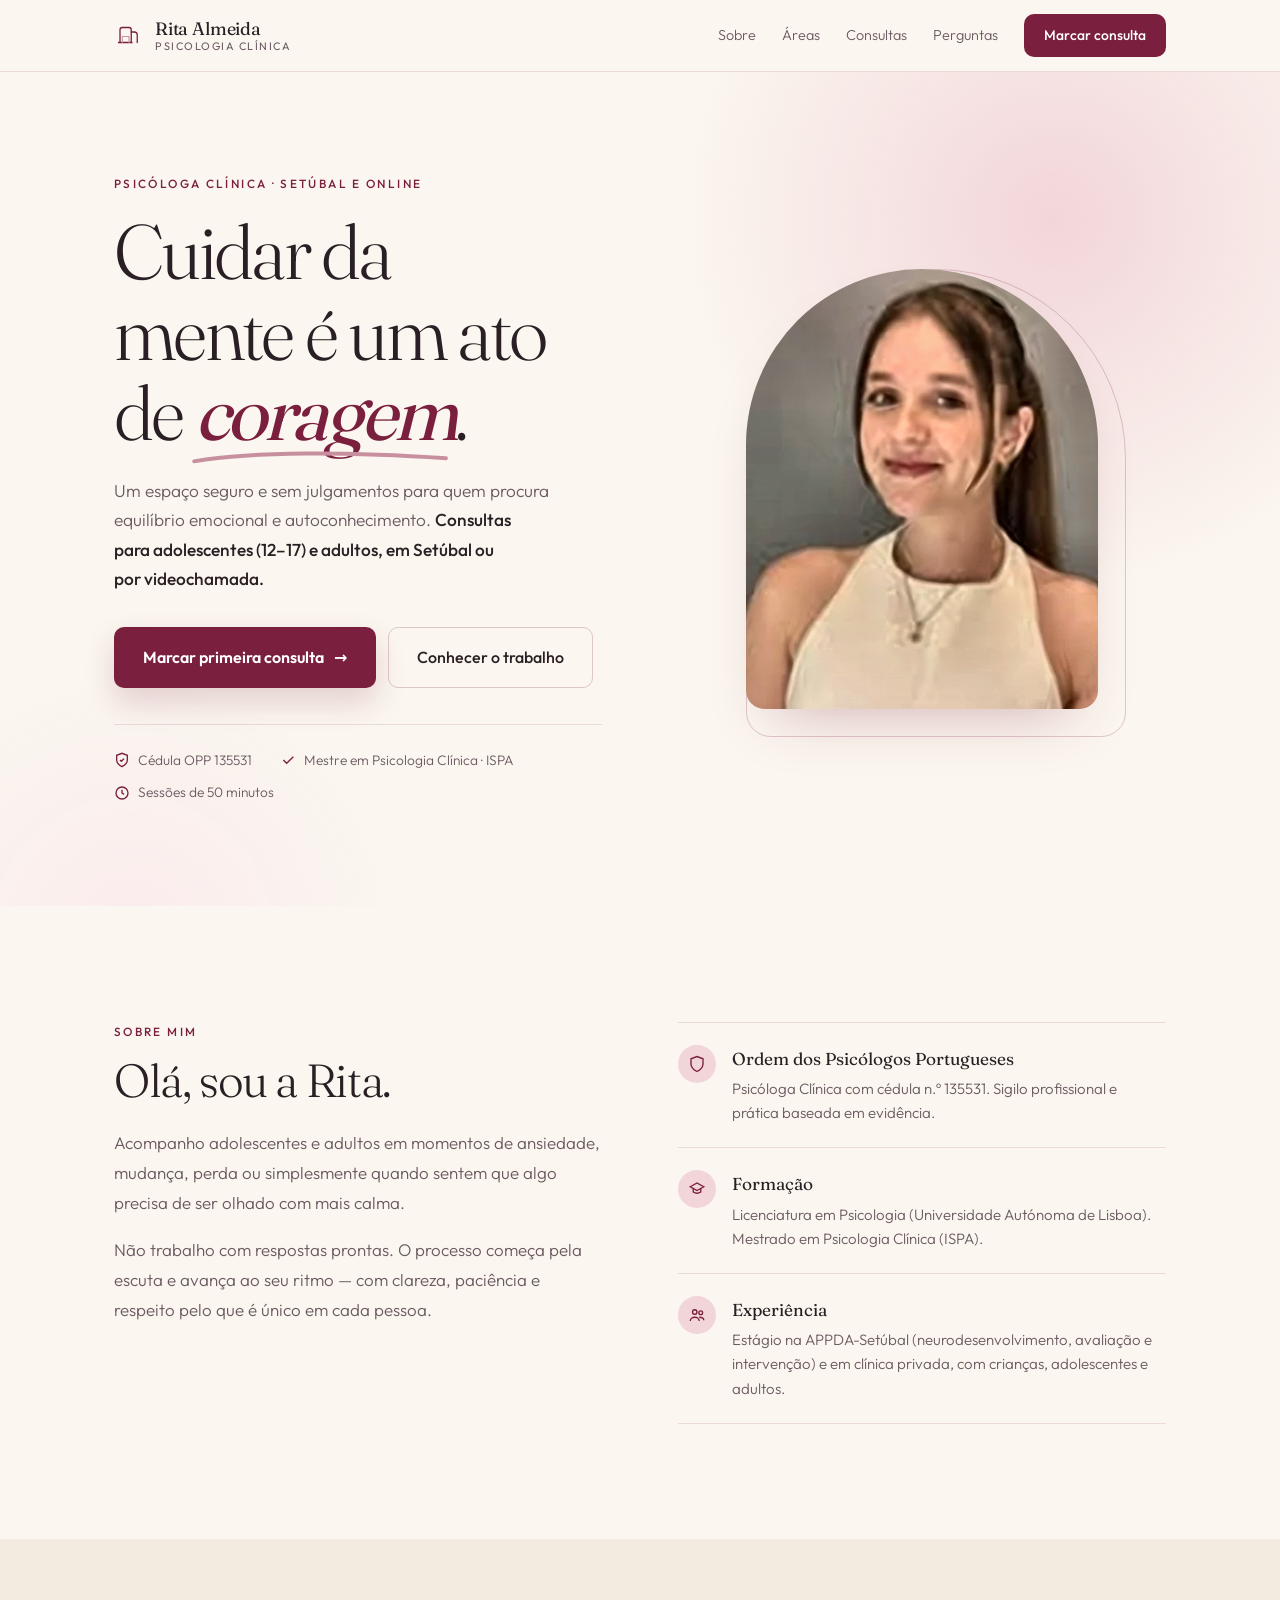
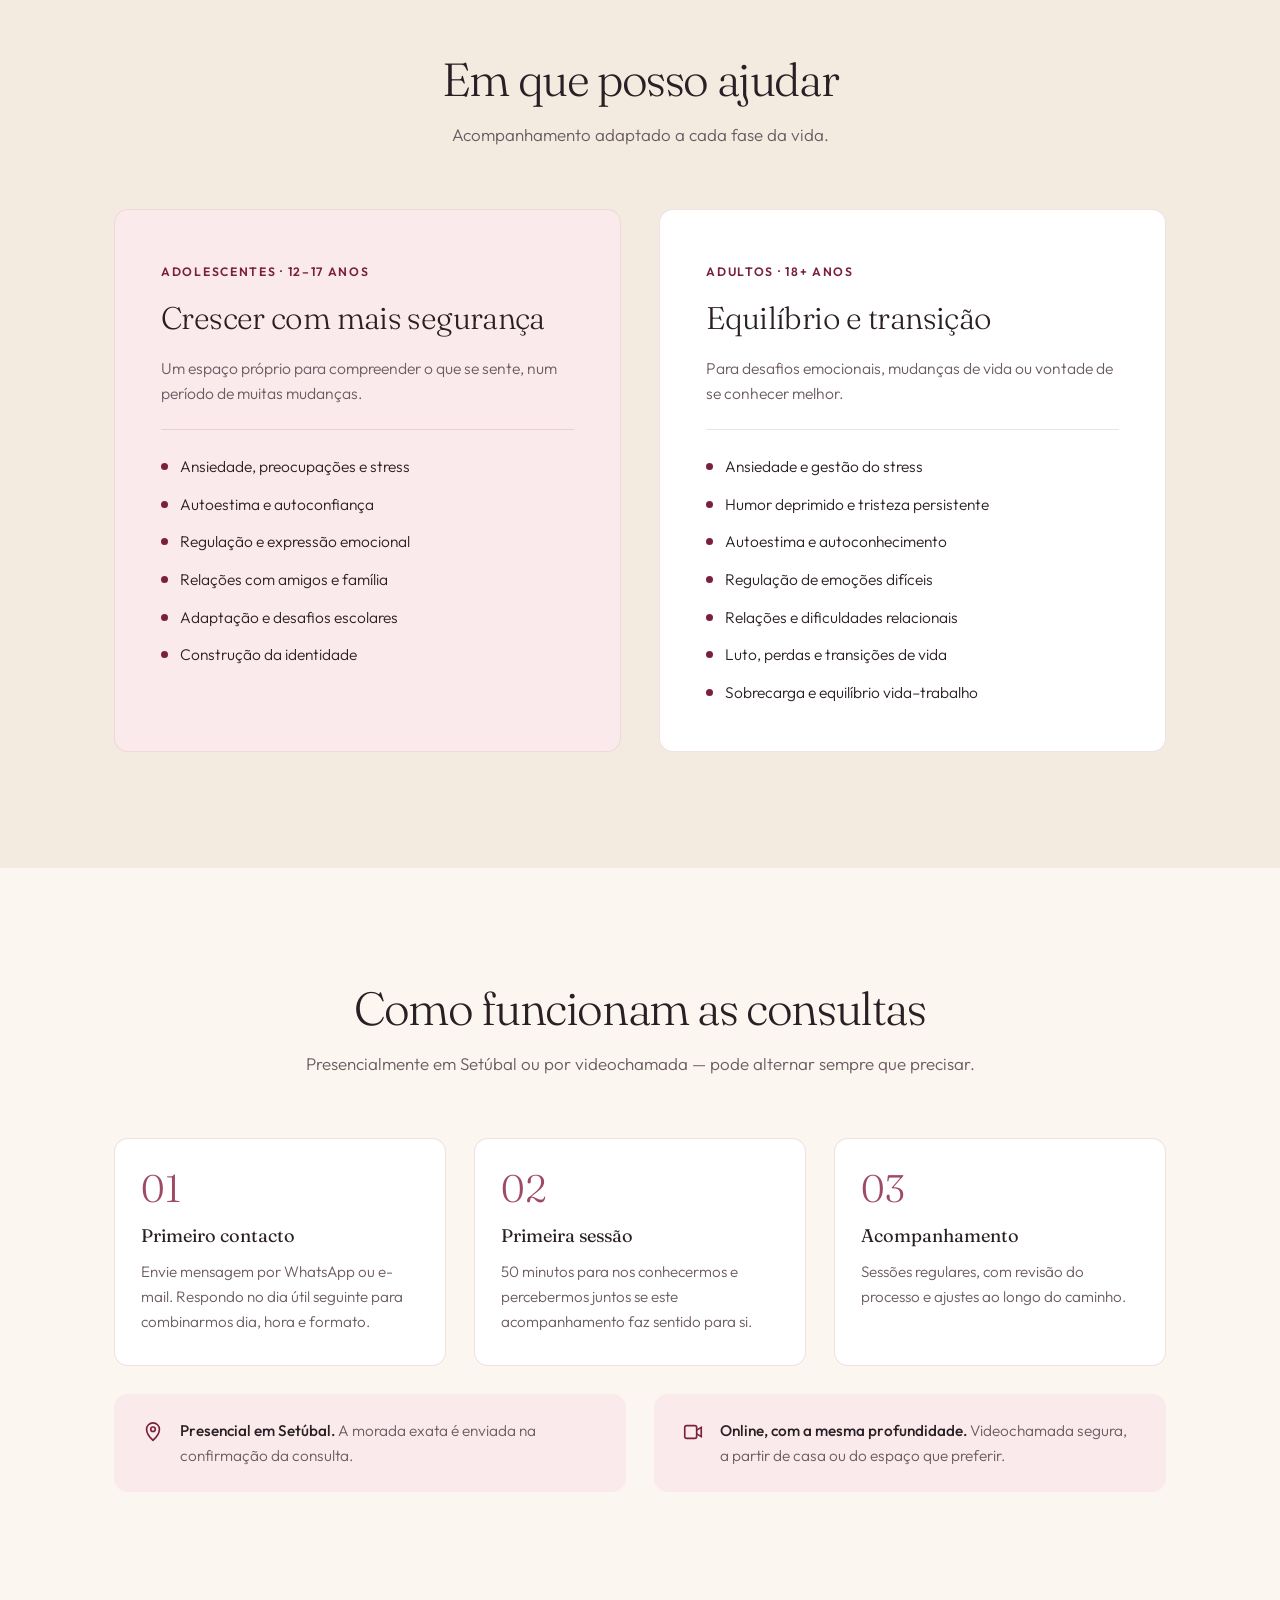
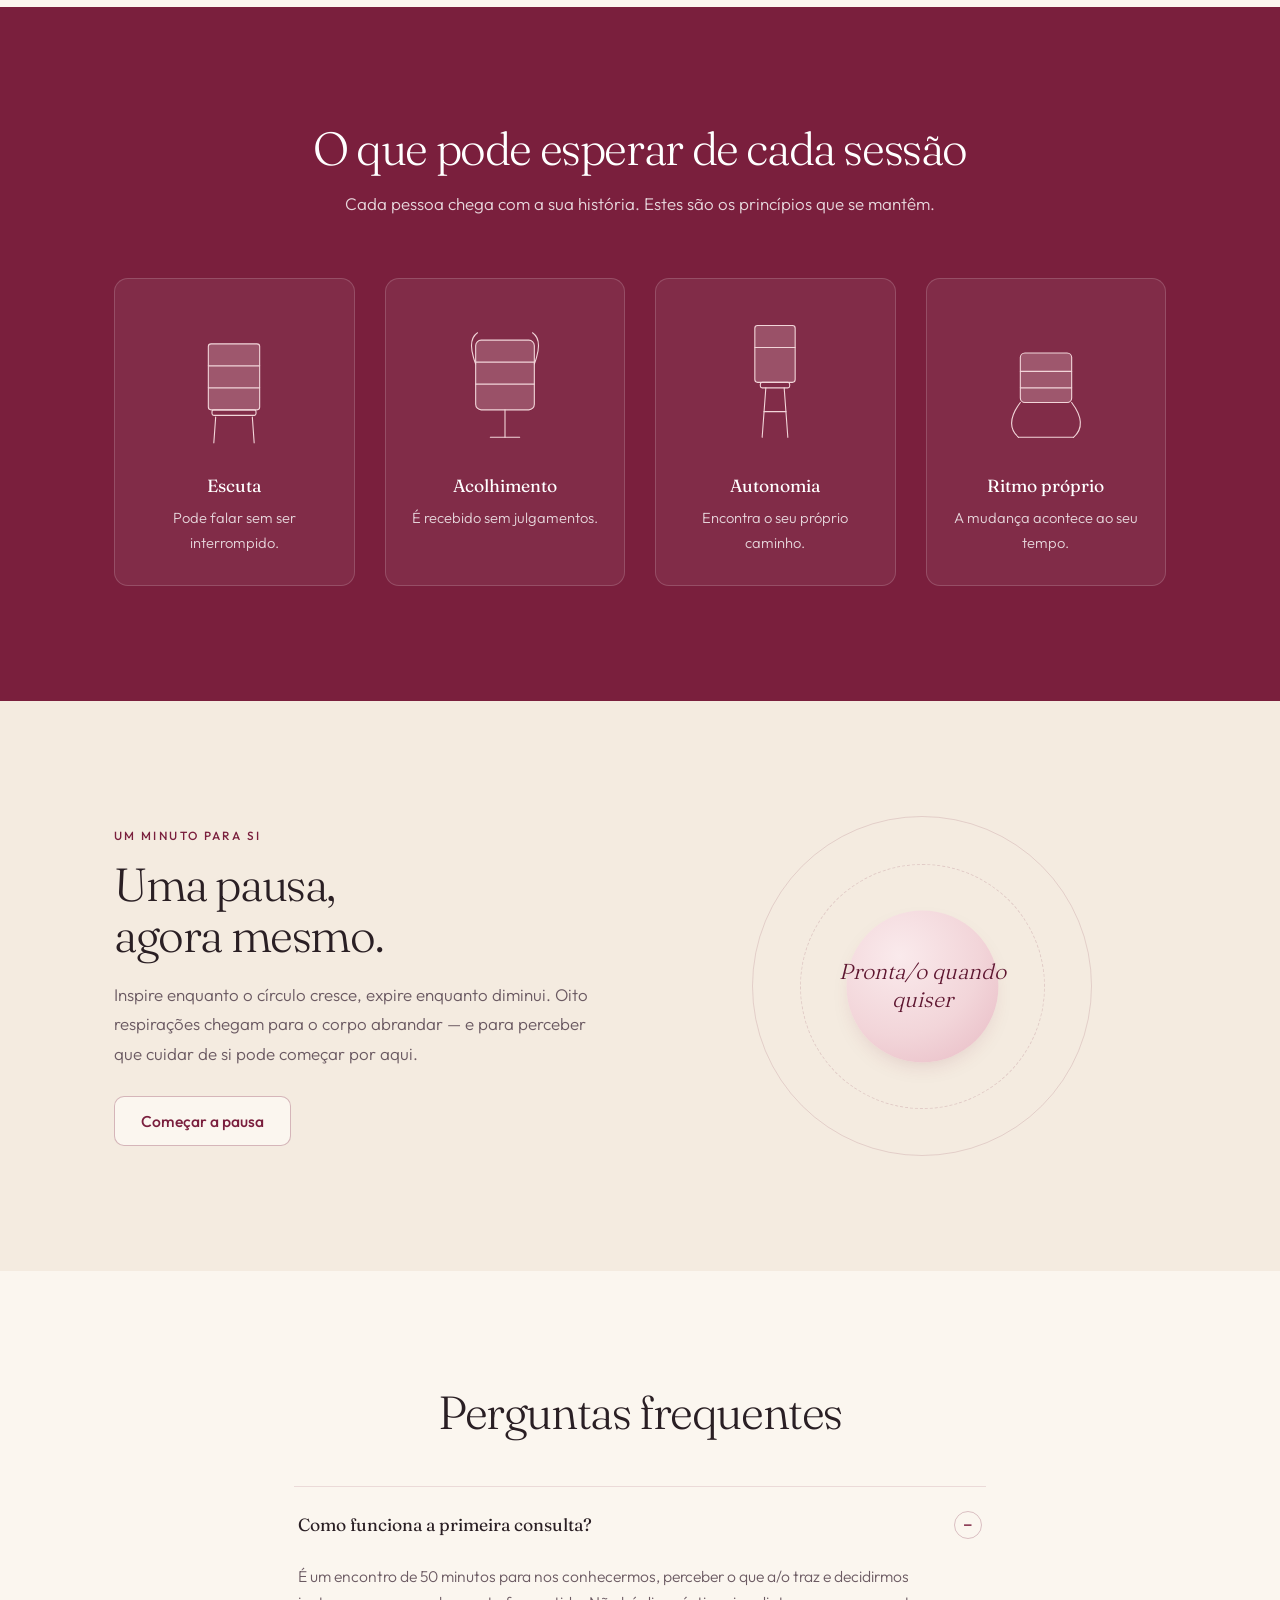
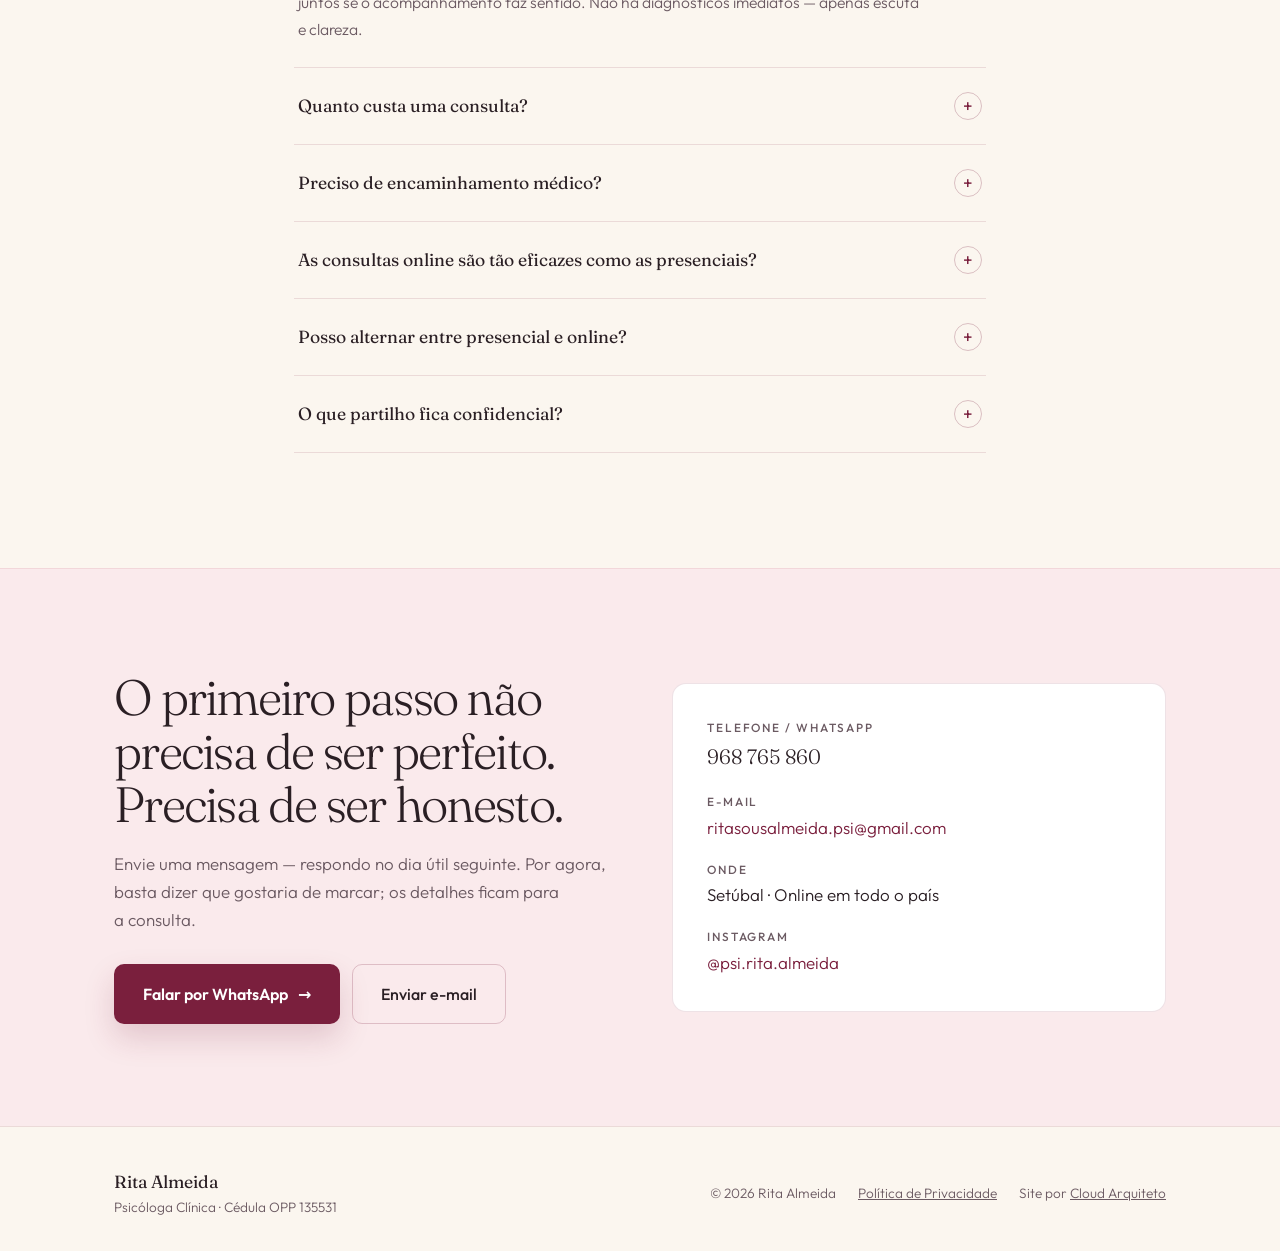
==== commit 633736b0: "Atualiza telefone/WhatsApp para +351 968 765 860" ====
--- a/index.html
+++ b/index.html
@@ -204,7 +204,7 @@
 </style>
 <script>document.documentElement.classList.add('js')</script>
 <script type="application/ld+json">
-{"@context":"https://schema.org","@type":"MedicalBusiness","name":"Rita Almeida — Psicóloga Clínica","description":"Consultas de psicologia clínica presenciais em Setúbal e online para adolescentes (12–17) e adultos.","url":"https://psicologa-rita-almeida.pages.dev/","image":"https://psicologa-rita-almeida.pages.dev/assets/og-image.jpg","telephone":"+351914770219","email":"ritasousalmeida.psi@gmail.com","areaServed":{"@type":"City","name":"Setúbal"},"address":{"@type":"PostalAddress","addressLocality":"Setúbal","addressCountry":"PT"},"founder":{"@type":"Person","name":"Rita Almeida","jobTitle":"Psicóloga Clínica","identifier":"OPP 135531"},"sameAs":["https://www.instagram.com/psi.rita.almeida/"]}
+{"@context":"https://schema.org","@type":"MedicalBusiness","name":"Rita Almeida — Psicóloga Clínica","description":"Consultas de psicologia clínica presenciais em Setúbal e online para adolescentes (12–17) e adultos.","url":"https://psicologa-rita-almeida.pages.dev/","image":"https://psicologa-rita-almeida.pages.dev/assets/og-image.jpg","telephone":"+351968765860","email":"ritasousalmeida.psi@gmail.com","areaServed":{"@type":"City","name":"Setúbal"},"address":{"@type":"PostalAddress","addressLocality":"Setúbal","addressCountry":"PT"},"founder":{"@type":"Person","name":"Rita Almeida","jobTitle":"Psicóloga Clínica","identifier":"OPP 135531"},"sameAs":["https://www.instagram.com/psi.rita.almeida/"]}
 </script>
 <script type="application/ld+json">
 {"@context":"https://schema.org","@type":"FAQPage","mainEntity":[
@@ -369,12 +369,12 @@
       <h2 id="cont-t" class="rv">O primeiro passo não precisa de ser perfeito. Precisa de ser honesto.</h2>
       <p class="lead rv">Envie uma mensagem — respondo no dia útil seguinte. Por agora, basta dizer que gostaria de marcar; os detalhes ficam para a consulta.</p>
       <div class="btns rv" style="--d:90ms">
-        <a href="https://wa.me/351914770219" target="_blank" rel="noopener noreferrer" class="btn btn-fill">Falar por WhatsApp <span aria-hidden="true">→</span></a>
+        <a href="https://wa.me/351968765860" target="_blank" rel="noopener noreferrer" class="btn btn-fill">Falar por WhatsApp <span aria-hidden="true">→</span></a>
         <a href="mailto:ritasousalmeida.psi@gmail.com?subject=Marcar%20a%20primeira%20consulta" class="btn btn-line">Enviar e-mail</a>
       </div>
     </div>
     <dl class="card rv">
-      <div><dt>Telefone / WhatsApp</dt><dd><a href="tel:+351914770219" class="tel">914 770 219</a></dd></div>
+      <div><dt>Telefone / WhatsApp</dt><dd><a href="tel:+351968765860" class="tel">968 765 860</a></dd></div>
       <div><dt>E-mail</dt><dd><a href="mailto:ritasousalmeida.psi@gmail.com">ritasousalmeida.psi@gmail.com</a></dd></div>
       <div><dt>Onde</dt><dd>Setúbal · Online em todo o país</dd></div>
       <div><dt>Instagram</dt><dd><a href="https://www.instagram.com/psi.rita.almeida/" target="_blank" rel="noopener noreferrer">@psi.rita.almeida</a></dd></div>
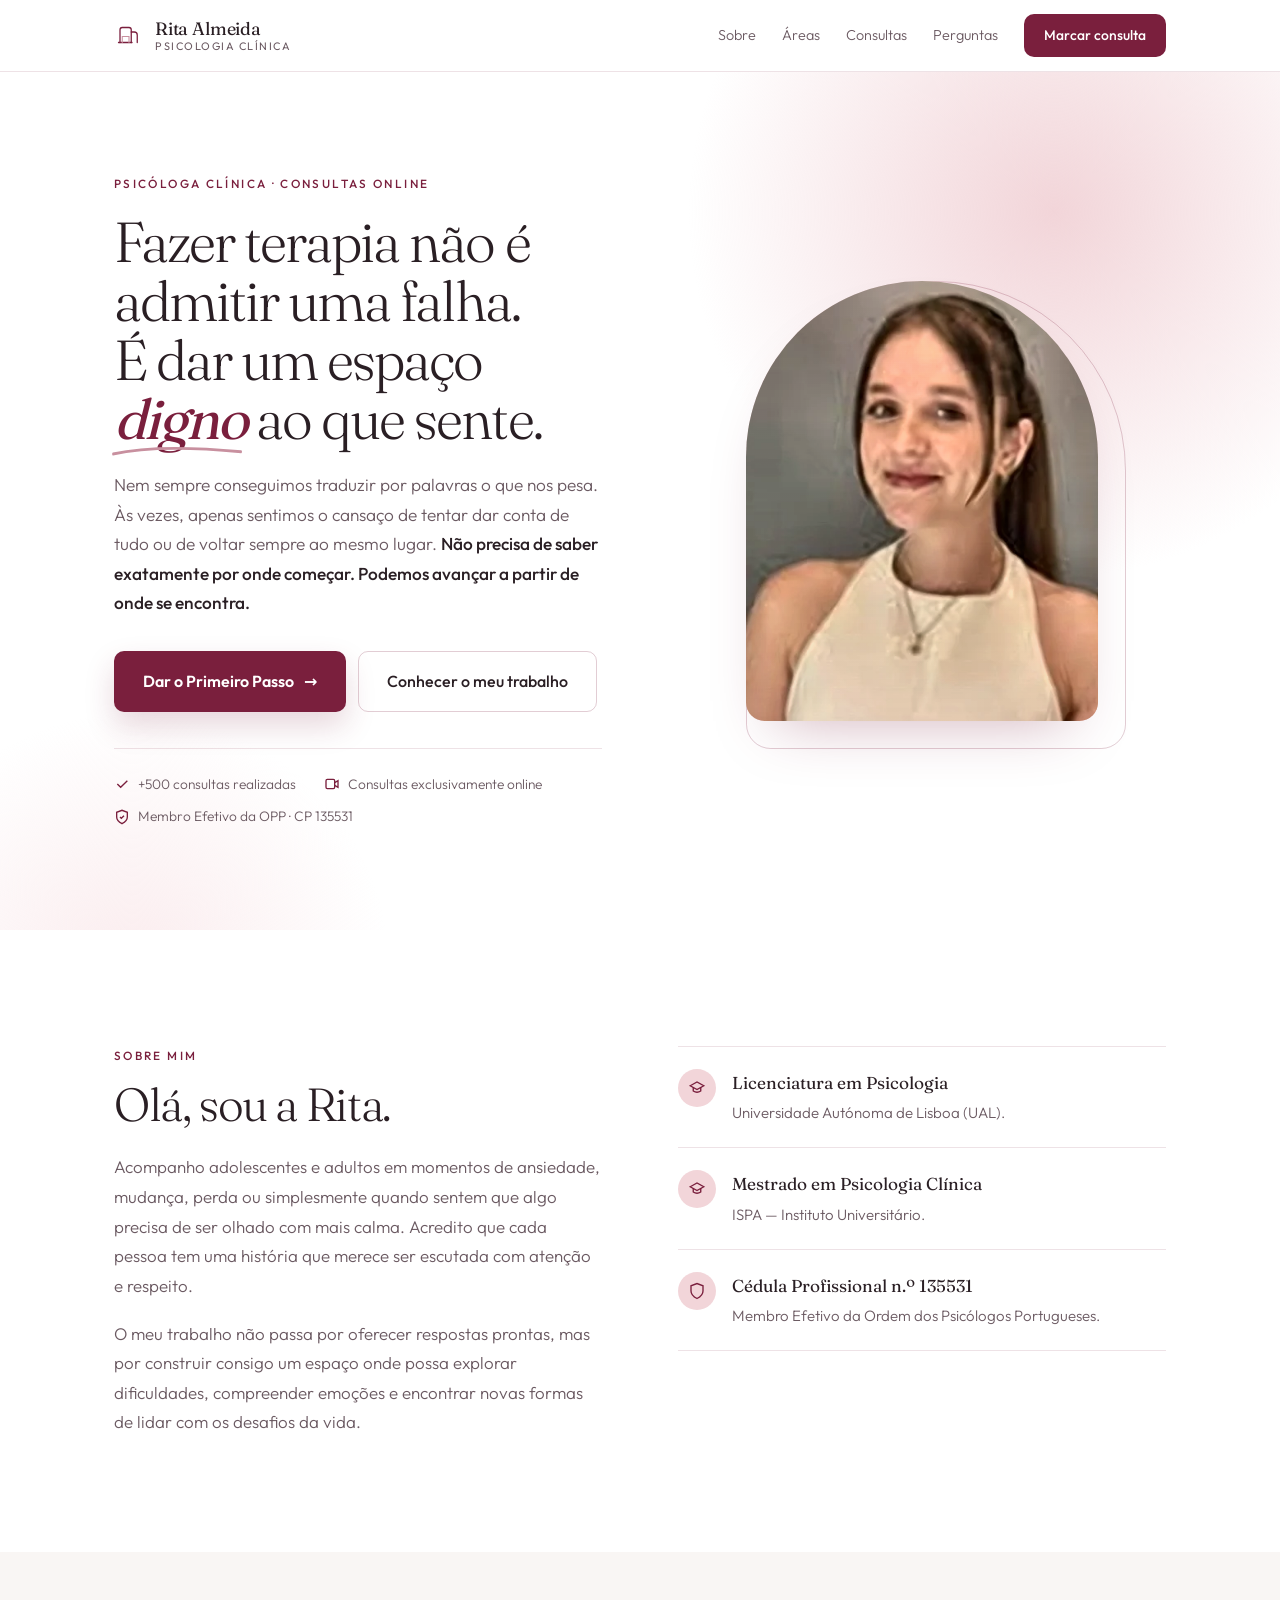
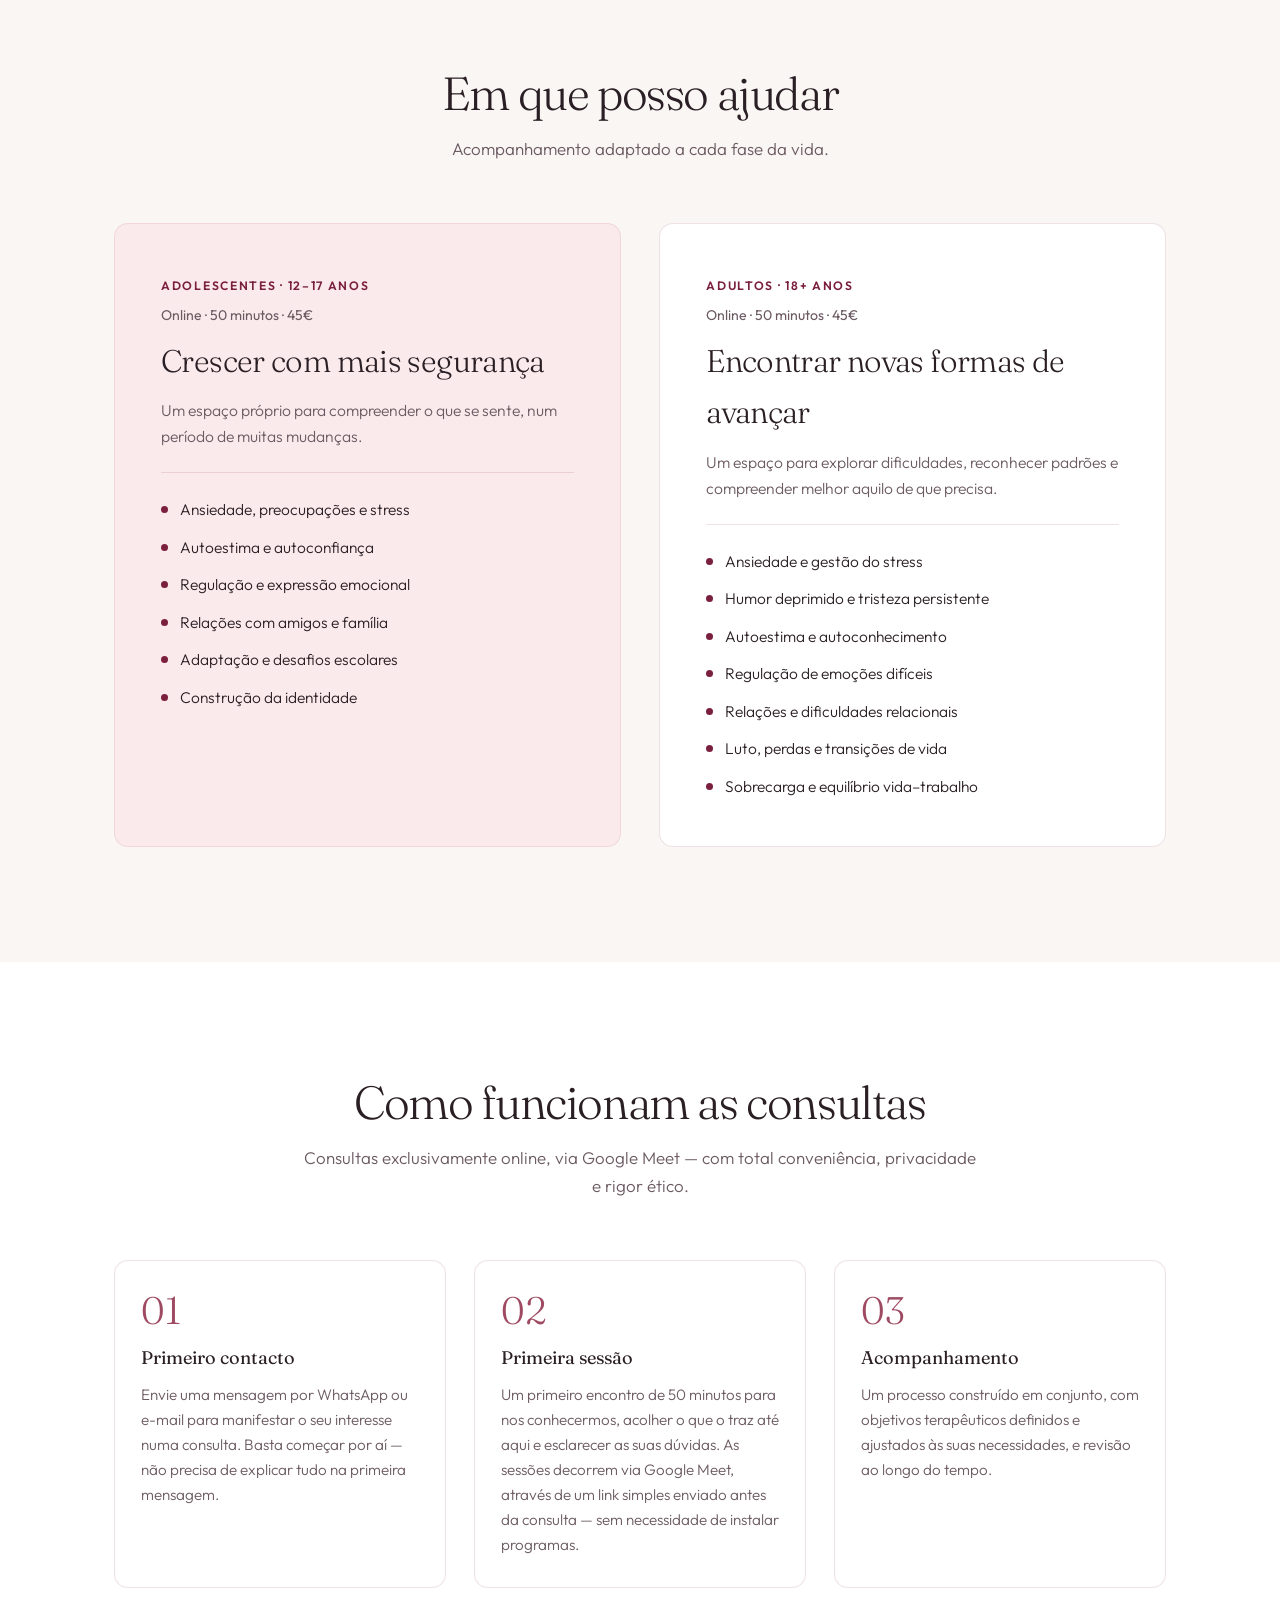
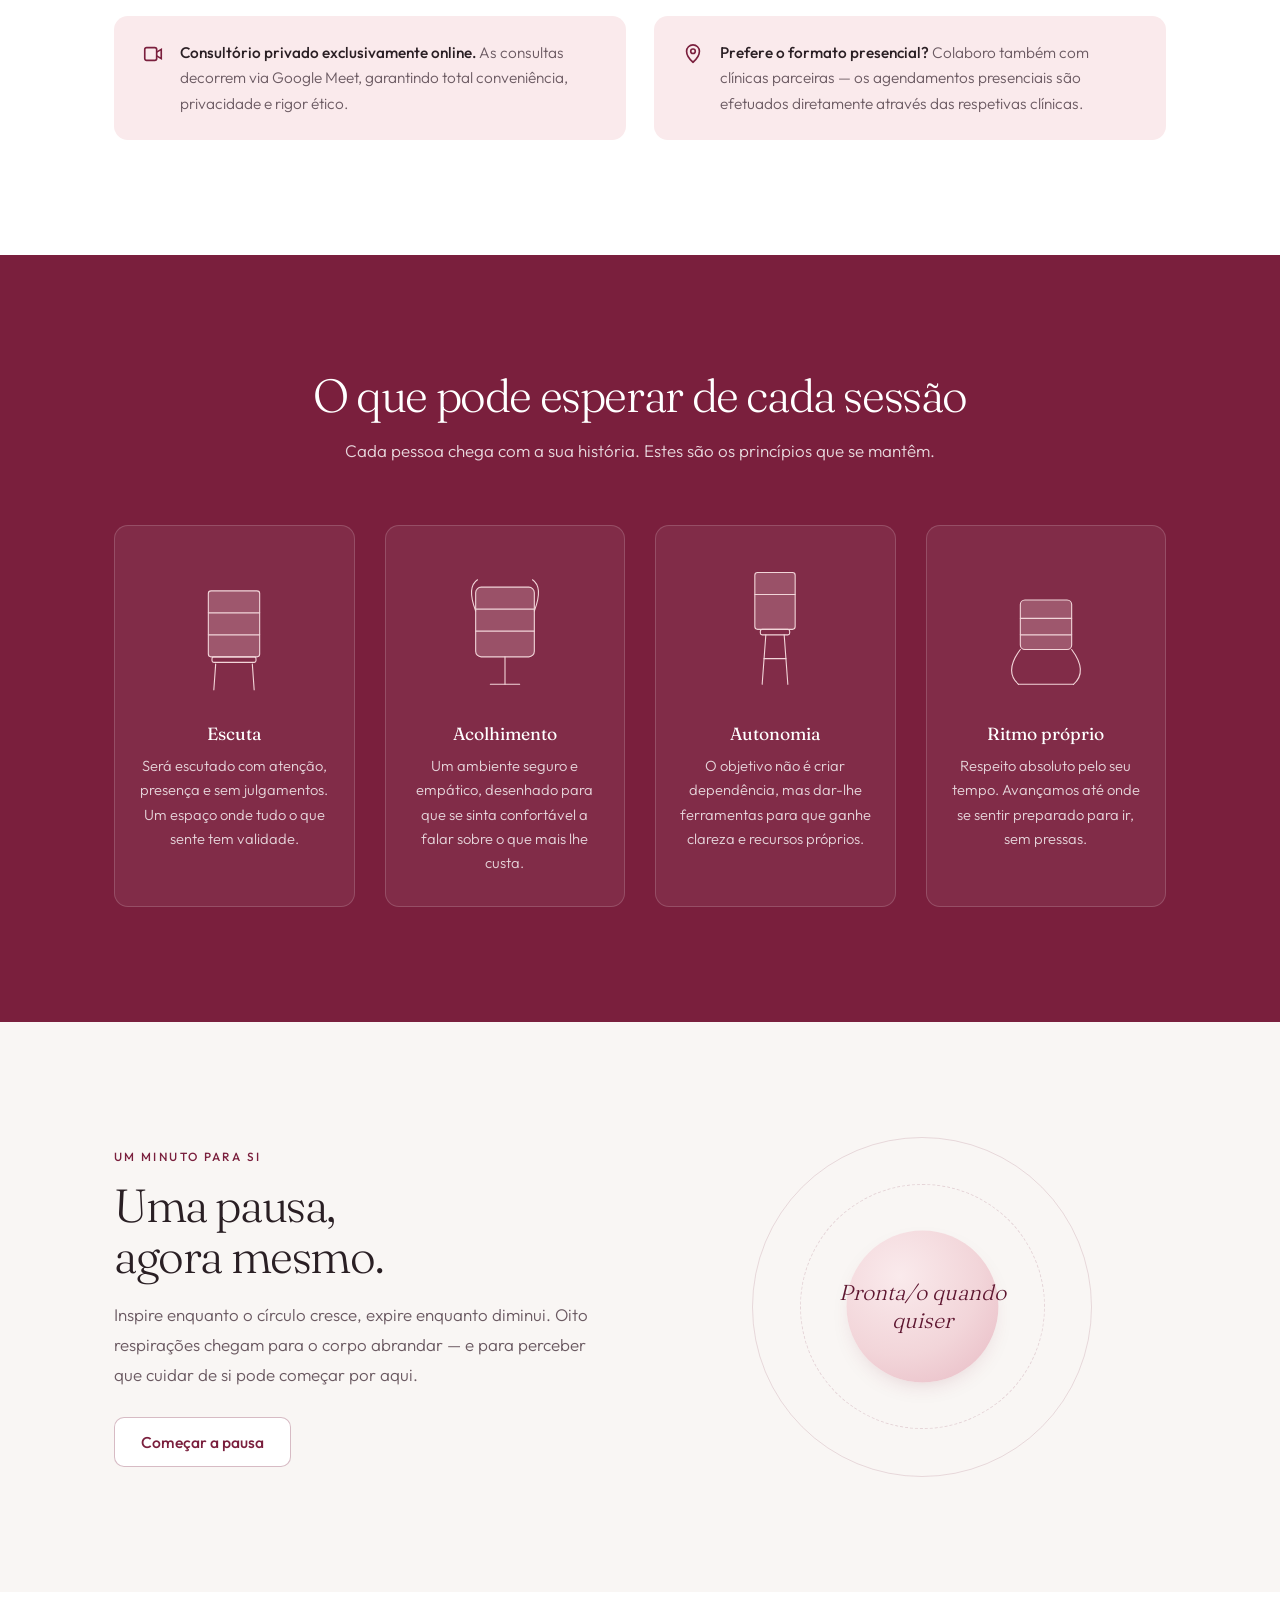
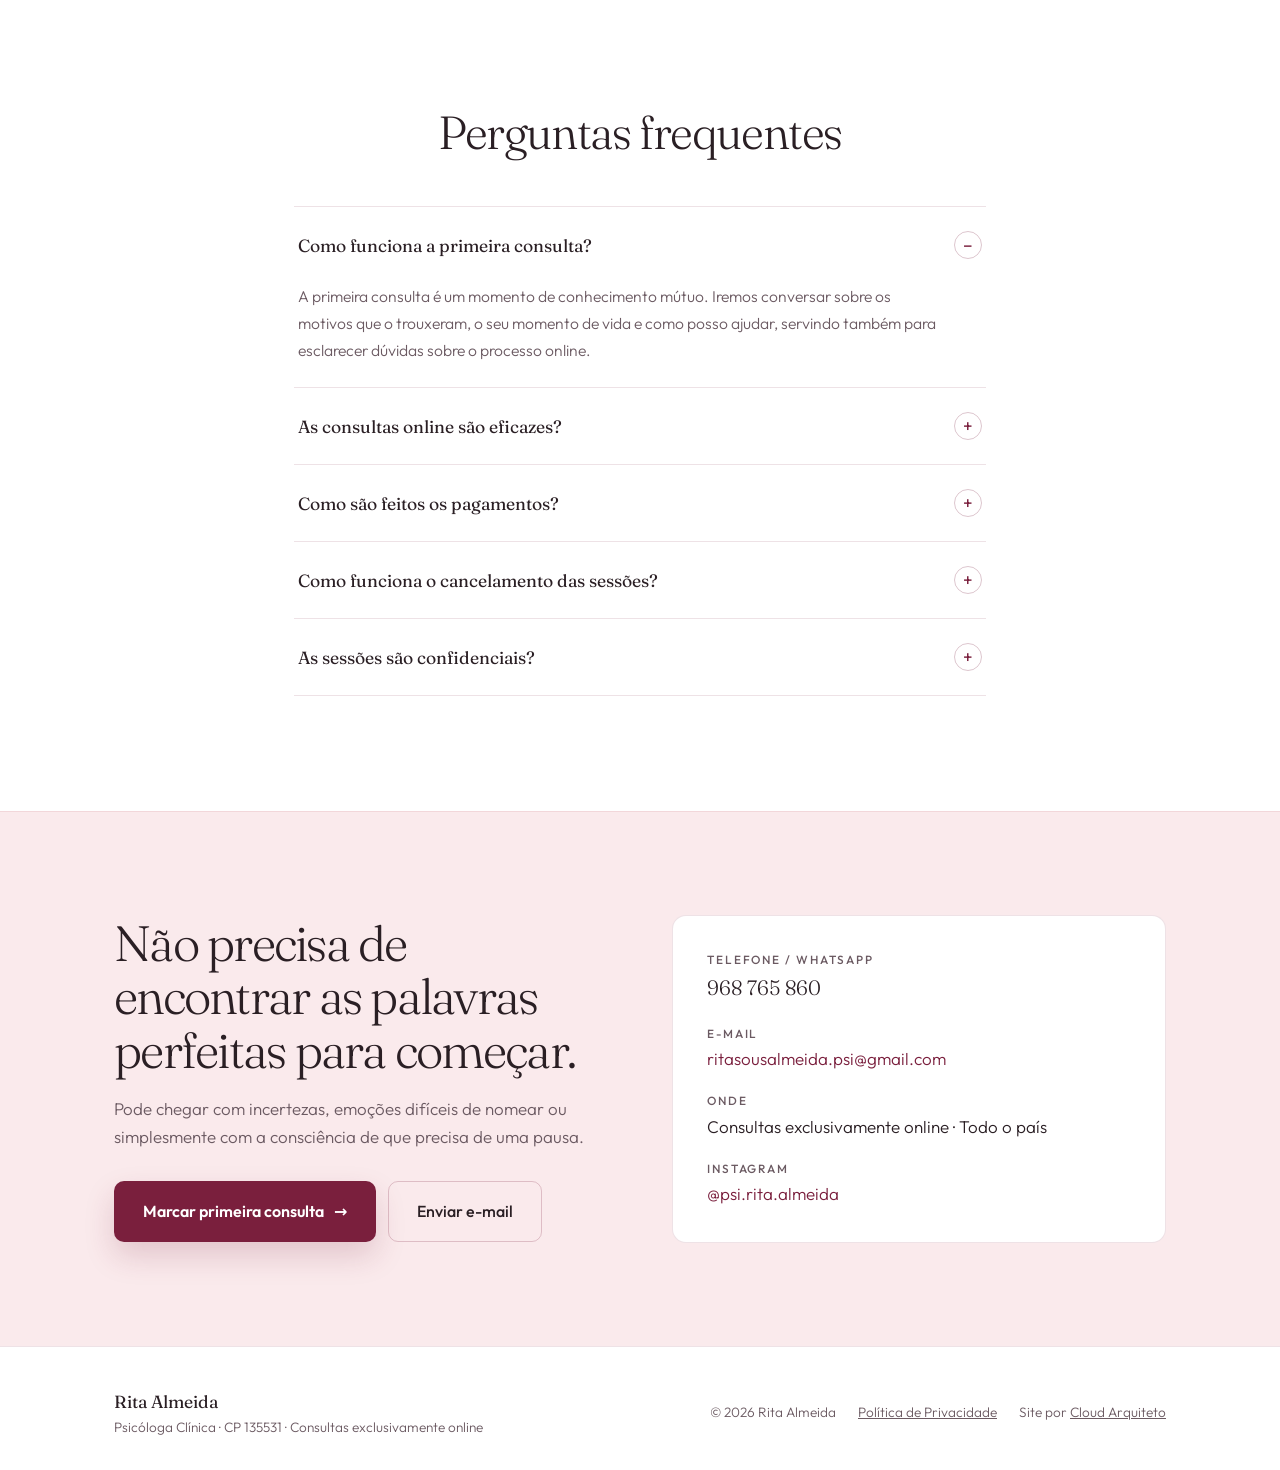
==== commit 8a4f42a2: "Aplica alterações solicitadas pela Dra. Rita (e-mail 26/10) - Fundo branco/off-white limpo no lugar " ====
--- a/index.html
+++ b/index.html
@@ -3,14 +3,14 @@
 <head>
 <meta charset="UTF-8">
 <meta name="viewport" content="width=device-width, initial-scale=1">
-<title>Rita Almeida — Psicóloga Clínica em Setúbal e Online · OPP 135531</title>
-<meta name="description" content="Rita Almeida, Psicóloga Clínica (OPP 135531). Consultas presenciais em Setúbal e online para adolescentes (12–17) e adultos. Ansiedade, regulação emocional, luto e relações.">
+<title>Rita Almeida — Psicóloga Clínica · Consultas Online · CP 135531</title>
+<meta name="description" content="Rita Almeida, Psicóloga Clínica (CP 135531). Consultas online para adolescentes (12–17) e adultos. Ansiedade, regulação emocional, luto e relações.">
 <link rel="canonical" href="https://psicologa-rita-almeida.pages.dev/">
 <meta property="og:type" content="website">
 <meta property="og:locale" content="pt_PT">
 <meta property="og:site_name" content="Rita Almeida — Psicologia Clínica">
-<meta property="og:title" content="Rita Almeida — Psicóloga Clínica · Setúbal e Online">
-<meta property="og:description" content="Consultas presenciais e online para adolescentes e adultos. Um espaço seguro e sem julgamentos.">
+<meta property="og:title" content="Rita Almeida — Psicóloga Clínica · Consultas Online">
+<meta property="og:description" content="Consultas online para adolescentes e adultos. Um espaço seguro e sem julgamentos.">
 <meta property="og:url" content="https://psicologa-rita-almeida.pages.dev/">
 <meta property="og:image" content="https://psicologa-rita-almeida.pages.dev/assets/og-image.jpg">
 <meta property="og:image:width" content="1200">
@@ -18,14 +18,14 @@
 <meta name="twitter:card" content="summary_large_image">
 <meta name="theme-color" content="#7A1F3D">
 <link rel="icon" type="image/svg+xml" href="assets/favicon.svg">
-<link rel="apple-touch-icon" href="assets/icon-192.jpg">
+<link rel="apple-touch-icon" href="assets/icon-192.png">
 <link rel="manifest" href="site.webmanifest">
 <link rel="preload" as="image" href="assets/rita-perfil-600.webp" type="image/webp" fetchpriority="high">
 <link rel="preload" as="font" type="font/woff2" href="assets/fonts/fraunces-latin.woff2" crossorigin>
 <link rel="preload" as="font" type="font/woff2" href="assets/fonts/outfit-latin.woff2" crossorigin>
 <link rel="stylesheet" href="assets/fonts/fonts.css">
 <style>
-:root{--cream:#FBF6EF;--cream-2:#F4EBE0;--rose:#F2D5D9;--rose-soft:#FAEAEC;--bx:#7A1F3D;--bx-deep:#5E1630;--ink:#2A1F24;--ink-soft:#6B5A62;--line:rgba(122,31,61,.13);--fd:'Fraunces',Georgia,serif;--fb:'Outfit',system-ui,sans-serif;--pad:clamp(20px,5vw,72px);--ease:cubic-bezier(.22,1,.36,1)}
+:root{--cream:#FFFFFF;--cream-2:#F9F6F4;--rose:#F2D5D9;--rose-soft:#FAEAEC;--bx:#7A1F3D;--bx-deep:#5E1630;--ink:#2A1F24;--ink-soft:#6B5A62;--line:rgba(122,31,61,.13);--fd:'Fraunces',Georgia,serif;--fb:'Outfit',system-ui,sans-serif;--pad:clamp(20px,5vw,72px);--ease:cubic-bezier(.22,1,.36,1)}
 *,*::before,*::after{box-sizing:border-box}
 html{scroll-behavior:smooth;-webkit-text-size-adjust:100%}
 body{margin:0;background:var(--cream);color:var(--ink);font-family:var(--fb);font-weight:300;font-size:17px;line-height:1.65;-webkit-font-smoothing:antialiased;overflow-x:hidden}
@@ -57,7 +57,7 @@
 .btns{display:flex;flex-wrap:wrap;gap:12px}
 
 /* nav */
-.nav{position:sticky;top:0;z-index:60;background:rgba(251,246,239,.92);backdrop-filter:blur(14px);-webkit-backdrop-filter:blur(14px);border-bottom:1px solid var(--line)}
+.nav{position:sticky;top:0;z-index:60;background:rgba(255,255,255,.92);backdrop-filter:blur(14px);-webkit-backdrop-filter:blur(14px);border-bottom:1px solid var(--line)}
 .nav-in{max-width:1180px;margin:0 auto;padding:14px var(--pad);display:flex;align-items:center;justify-content:space-between;gap:28px}
 .brand{display:flex;align-items:center;gap:11px;color:var(--ink)}
 .brand-t{display:grid;line-height:1.15}
@@ -78,7 +78,7 @@
 @keyframes orb{0%,100%{transform:translate(0,0) scale(1)}50%{transform:translate(-50px,40px) scale(1.1)}}
 @keyframes orb2{0%,100%{transform:translate(0,0) scale(1)}50%{transform:translate(40px,-30px) scale(1.06)}}
 .hero-grid{position:relative;z-index:1;display:grid;grid-template-columns:repeat(auto-fit,minmax(min(100%,400px),1fr));gap:clamp(40px,6vw,84px);align-items:center}
-.hero h1{font-family:var(--fd);font-weight:300;font-size:clamp(2.7rem,6vw,4.8rem);letter-spacing:-.035em;line-height:1.05;margin-bottom:22px;text-wrap:balance}
+.hero h1{font-family:var(--fd);font-weight:300;font-size:clamp(2.2rem,4.4vw,3.6rem);letter-spacing:-.035em;line-height:1.05;margin-bottom:22px;text-wrap:balance}
 .hero h1 em{font-style:italic;color:var(--bx);font-weight:400;position:relative;white-space:nowrap}
 .hero h1 em svg{position:absolute;left:-2%;bottom:-.1em;width:104%;height:.24em;overflow:visible}
 .hero-lead{font-size:clamp(1.06rem,1.35vw,1.2rem);color:var(--ink-soft);max-width:34em;margin-bottom:34px;line-height:1.7;text-wrap:pretty}
@@ -107,6 +107,7 @@
 .area{border-radius:14px;padding:clamp(30px,4vw,46px);background:#fff;border:1px solid var(--line)}
 .area.rose{background:var(--rose-soft);border-color:rgba(242,213,217,.9)}
 .area .age{font-size:.76rem;letter-spacing:.14em;text-transform:uppercase;color:var(--bx);font-weight:600}
+.area .price{display:block;font-size:.88rem;color:var(--ink-soft);margin-top:6px;font-weight:400}
 .area h3{font-family:var(--fd);font-weight:300;font-size:clamp(1.5rem,2.6vw,1.95rem);letter-spacing:-.02em;margin:8px 0 12px}
 .area-intro{color:var(--ink-soft);font-size:.98rem;margin-bottom:24px;padding-bottom:22px;border-bottom:1px solid var(--line)}
 .area ul{display:grid;gap:12px;font-size:.97rem}
@@ -204,16 +205,15 @@
 </style>
 <script>document.documentElement.classList.add('js')</script>
 <script type="application/ld+json">
-{"@context":"https://schema.org","@type":"MedicalBusiness","name":"Rita Almeida — Psicóloga Clínica","description":"Consultas de psicologia clínica presenciais em Setúbal e online para adolescentes (12–17) e adultos.","url":"https://psicologa-rita-almeida.pages.dev/","image":"https://psicologa-rita-almeida.pages.dev/assets/og-image.jpg","telephone":"+351968765860","email":"ritasousalmeida.psi@gmail.com","areaServed":{"@type":"City","name":"Setúbal"},"address":{"@type":"PostalAddress","addressLocality":"Setúbal","addressCountry":"PT"},"founder":{"@type":"Person","name":"Rita Almeida","jobTitle":"Psicóloga Clínica","identifier":"OPP 135531"},"sameAs":["https://www.instagram.com/psi.rita.almeida/"]}
+{"@context":"https://schema.org","@type":"MedicalBusiness","name":"Rita Almeida — Psicóloga Clínica","description":"Consultas de psicologia clínica exclusivamente online para adolescentes (12–17) e adultos.","url":"https://psicologa-rita-almeida.pages.dev/","image":"https://psicologa-rita-almeida.pages.dev/assets/og-image.jpg","telephone":"+351968765860","email":"ritasousalmeida.psi@gmail.com","areaServed":{"@type":"Country","name":"Portugal"},"founder":{"@type":"Person","name":"Rita Almeida","jobTitle":"Psicóloga Clínica","identifier":"CP 135531"},"sameAs":["https://www.instagram.com/psi.rita.almeida/"]}
 </script>
 <script type="application/ld+json">
 {"@context":"https://schema.org","@type":"FAQPage","mainEntity":[
-{"@type":"Question","name":"Como funciona a primeira consulta?","acceptedAnswer":{"@type":"Answer","text":"É um encontro de 50 minutos para nos conhecermos, perceber o que a/o traz e decidirmos juntos se o acompanhamento faz sentido. Não há diagnósticos imediatos — apenas escuta e clareza."}},
-{"@type":"Question","name":"Quanto custa uma consulta?","acceptedAnswer":{"@type":"Answer","text":"O valor depende do formato e da frequência das sessões. Pergunte por WhatsApp ou e-mail e recebe a informação de imediato, sem compromisso."}},
-{"@type":"Question","name":"Preciso de encaminhamento médico?","acceptedAnswer":{"@type":"Answer","text":"Não. Pode marcar diretamente. Se já tiver acompanhamento médico, posso articular com a equipa clínica, com o seu consentimento."}},
-{"@type":"Question","name":"As consultas online são tão eficazes como as presenciais?","acceptedAnswer":{"@type":"Answer","text":"Sim. A eficácia depende sobretudo da relação terapêutica e da regularidade, não do formato. Muitas pessoas preferem o online pela flexibilidade e pelo conforto."}},
-{"@type":"Question","name":"Posso alternar entre presencial e online?","acceptedAnswer":{"@type":"Answer","text":"Sim. Pode mudar de formato conforme a sua disponibilidade e necessidade."}},
-{"@type":"Question","name":"O que partilho fica confidencial?","acceptedAnswer":{"@type":"Answer","text":"Sim. Tudo o que é falado em consulta está protegido pelo sigilo profissional, segundo o Código Deontológico da Ordem dos Psicólogos Portugueses."}}]}
+{"@type":"Question","name":"Como funciona a primeira consulta?","acceptedAnswer":{"@type":"Answer","text":"A primeira consulta é um momento de conhecimento mútuo. Iremos conversar sobre os motivos que o trouxeram, o seu momento de vida e como posso ajudar, servindo também para esclarecer dúvidas sobre o processo online."}},
+{"@type":"Question","name":"As consultas online são eficazes?","acceptedAnswer":{"@type":"Answer","text":"Sim. A evidência científica demonstra que têm uma eficácia equivalente à presencial, permitindo-lhe fazer as sessões com total privacidade, conforto e rigor ético, sem custos extra ou tempos de deslocação."}},
+{"@type":"Question","name":"Como são feitos os pagamentos?","acceptedAnswer":{"@type":"Answer","text":"O pagamento é efetuado por MB WAY ou transferência bancária, de acordo com as indicações enviadas no momento da marcação."}},
+{"@type":"Question","name":"Como funciona o cancelamento das sessões?","acceptedAnswer":{"@type":"Answer","text":"Caso precise de remarcar ou cancelar, peço que o faça com pelo menos 24 horas de antecedência, de forma a permitir gerir a agenda e disponibilizar o horário a outra pessoa. As sessões desmarcadas com menos de 24 horas de antecedência ou a não comparência implicam a cobrança do valor da consulta."}},
+{"@type":"Question","name":"As sessões são confidenciais?","acceptedAnswer":{"@type":"Answer","text":"Sim, absolutamente. Todas as sessões são estritamente confidenciais, em cumprimento do Código Deontológico da Ordem dos Psicólogos Portugueses. No acompanhamento de adolescentes, o espaço do jovem é estritamente confidencial; o sigilo apenas poderá ser quebrado em situações excecionais, onde a segurança e o bem-estar físico ou emocional do próprio ou de terceiros estejam em risco iminente, sendo o adolescente informado antes de qualquer comunicação à família."}}]}
 </script>
 </head>
 <body>
@@ -242,17 +242,17 @@
   <div class="orb orb-b" aria-hidden="true"></div>
   <div class="wrap hero-grid">
     <div>
-      <span class="eyebrow rv" style="--d:150ms;margin-bottom:18px">Psicóloga Clínica · Setúbal e online</span>
-      <h1 class="rv" style="--d:270ms">Cuidar da mente é um ato de <em>coragem<svg aria-hidden="true" viewBox="0 0 200 12" preserveAspectRatio="none"><path class="draw" d="M3 8 C 55 1, 125 2, 197 6" pathLength="1" fill="none" stroke="#C8909F" stroke-width="2.5" stroke-linecap="round"/></svg></em>.</h1>
-      <p class="hero-lead rv" style="--d:390ms">Um espaço seguro e sem julgamentos para quem procura equilíbrio emocional e autoconhecimento. <b>Consultas para adolescentes (12–17) e adultos, em Setúbal ou por videochamada.</b></p>
+      <span class="eyebrow rv" style="--d:150ms;margin-bottom:18px">Psicóloga Clínica · Consultas online</span>
+      <h1 class="rv" style="--d:270ms">Fazer terapia não é admitir uma falha. É dar um espaço <em>digno<svg aria-hidden="true" viewBox="0 0 200 12" preserveAspectRatio="none"><path class="draw" d="M3 8 C 55 1, 125 2, 197 6" pathLength="1" fill="none" stroke="#C8909F" stroke-width="2.5" stroke-linecap="round"/></svg></em> ao que sente.</h1>
+      <p class="hero-lead rv" style="--d:390ms">Nem sempre conseguimos traduzir por palavras o que nos pesa. Às vezes, apenas sentimos o cansaço de tentar dar conta de tudo ou de voltar sempre ao mesmo lugar. <b>Não precisa de saber exatamente por onde começar. Podemos avançar a partir de onde se encontra.</b></p>
       <div class="btns rv" style="--d:510ms">
-        <a href="#contacto" class="btn btn-fill">Marcar primeira consulta <span aria-hidden="true">→</span></a>
-        <a href="#sobre" class="btn btn-line">Conhecer o trabalho</a>
+        <a href="https://wa.me/351968765860?text=Ol%C3%A1%2C%20Dra.%20Rita.%20Gostaria%20de%20obter%20mais%20informa%C3%A7%C3%B5es%20sobre%20as%20suas%20consultas%2C%20por%20favor.%20Obrigada%20%3A%29" target="_blank" rel="noopener noreferrer" class="btn btn-fill">Dar o Primeiro Passo <span aria-hidden="true">→</span></a>
+        <a href="#sobre" class="btn btn-line">Conhecer o meu trabalho</a>
       </div>
       <div class="meta rv" style="--d:630ms">
-        <span><svg width="16" height="16" viewBox="0 0 24 24" fill="none" stroke="#7A1F3D" stroke-width="2" aria-hidden="true"><path d="M12 22s8-4 8-10V5l-8-3-8 3v7c0 6 8 10 8 10z"/><path d="M9 12l2 2 4-4"/></svg>Cédula OPP 135531</span>
-        <span><svg width="16" height="16" viewBox="0 0 24 24" fill="none" stroke="#7A1F3D" stroke-width="2" aria-hidden="true"><path d="M5 12l5 5L20 7"/></svg>Mestre em Psicologia Clínica · ISPA</span>
-        <span><svg width="16" height="16" viewBox="0 0 24 24" fill="none" stroke="#7A1F3D" stroke-width="2" aria-hidden="true"><circle cx="12" cy="12" r="9"/><path d="M12 7v5l3 2"/></svg>Sessões de 50 minutos</span>
+        <span><svg width="16" height="16" viewBox="0 0 24 24" fill="none" stroke="#7A1F3D" stroke-width="2" aria-hidden="true"><path d="M5 12l5 5L20 7"/></svg>+500 consultas realizadas</span>
+        <span><svg width="16" height="16" viewBox="0 0 24 24" fill="none" stroke="#7A1F3D" stroke-width="2" aria-hidden="true"><rect x="3" y="5" width="13" height="14" rx="2"/><path d="M16 10l5-3v10l-5-3"/></svg>Consultas exclusivamente online</span>
+        <span><svg width="16" height="16" viewBox="0 0 24 24" fill="none" stroke="#7A1F3D" stroke-width="2" aria-hidden="true"><path d="M12 22s8-4 8-10V5l-8-3-8 3v7c0 6 8 10 8 10z"/><path d="M9 12l2 2 4-4"/></svg>Membro Efetivo da OPP · CP 135531</span>
       </div>
     </div>
     <div class="photo rv" style="--d:390ms">
@@ -272,13 +272,13 @@
     <div class="about">
       <span class="eyebrow">Sobre mim</span>
       <h2 class="h2 rv" id="sobre-t">Olá, sou a Rita.</h2>
-      <p class="rv">Acompanho adolescentes e adultos em momentos de ansiedade, mudança, perda ou simplesmente quando sentem que algo precisa de ser olhado com mais calma.</p>
-      <p class="rv" style="--d:90ms">Não trabalho com respostas prontas. O processo começa pela escuta e avança ao seu ritmo — com clareza, paciência e respeito pelo que é único em cada pessoa.</p>
+      <p class="rv">Acompanho adolescentes e adultos em momentos de ansiedade, mudança, perda ou simplesmente quando sentem que algo precisa de ser olhado com mais calma. Acredito que cada pessoa tem uma história que merece ser escutada com atenção e respeito.</p>
+      <p class="rv" style="--d:90ms">O meu trabalho não passa por oferecer respostas prontas, mas por construir consigo um espaço onde possa explorar dificuldades, compreender emoções e encontrar novas formas de lidar com os desafios da vida.</p>
     </div>
     <ul class="creds" aria-label="Formação e experiência">
-      <li class="rv"><span class="ic" aria-hidden="true"><svg width="18" height="18" viewBox="0 0 24 24" fill="none" stroke="#7A1F3D" stroke-width="1.8"><path d="M12 22s8-4 8-10V5l-8-3-8 3v7c0 6 8 10 8 10z"/></svg></span><div><h3>Ordem dos Psicólogos Portugueses</h3><p>Psicóloga Clínica com cédula n.º 135531. Sigilo profissional e prática baseada em evidência.</p></div></li>
-      <li class="rv" style="--d:90ms"><span class="ic" aria-hidden="true"><svg width="18" height="18" viewBox="0 0 24 24" fill="none" stroke="#7A1F3D" stroke-width="1.8"><path d="M3 9l9-5 9 5-9 5-9-5z"/><path d="M7 11v5c3 2 7 2 10 0v-5"/></svg></span><div><h3>Formação</h3><p>Licenciatura em Psicologia (Universidade Autónoma de Lisboa). Mestrado em Psicologia Clínica (ISPA).</p></div></li>
-      <li class="rv" style="--d:180ms"><span class="ic" aria-hidden="true"><svg width="18" height="18" viewBox="0 0 24 24" fill="none" stroke="#7A1F3D" stroke-width="1.8"><circle cx="9" cy="8" r="3"/><circle cx="17" cy="9" r="2.5"/><path d="M3 20c0-3 3-5 6-5s6 2 6 5M15 15c3 0 6 1.5 6 4"/></svg></span><div><h3>Experiência</h3><p>Estágio na APPDA-Setúbal (neurodesenvolvimento, avaliação e intervenção) e em clínica privada, com crianças, adolescentes e adultos.</p></div></li>
+      <li class="rv"><span class="ic" aria-hidden="true"><svg width="18" height="18" viewBox="0 0 24 24" fill="none" stroke="#7A1F3D" stroke-width="1.8"><path d="M3 9l9-5 9 5-9 5-9-5z"/><path d="M7 11v5c3 2 7 2 10 0v-5"/></svg></span><div><h3>Licenciatura em Psicologia</h3><p>Universidade Autónoma de Lisboa (UAL).</p></div></li>
+      <li class="rv" style="--d:90ms"><span class="ic" aria-hidden="true"><svg width="18" height="18" viewBox="0 0 24 24" fill="none" stroke="#7A1F3D" stroke-width="1.8"><path d="M3 9l9-5 9 5-9 5-9-5z"/><path d="M7 11v5c3 2 7 2 10 0v-5"/></svg></span><div><h3>Mestrado em Psicologia Clínica</h3><p>ISPA — Instituto Universitário.</p></div></li>
+      <li class="rv" style="--d:180ms"><span class="ic" aria-hidden="true"><svg width="18" height="18" viewBox="0 0 24 24" fill="none" stroke="#7A1F3D" stroke-width="1.8"><path d="M12 22s8-4 8-10V5l-8-3-8 3v7c0 6 8 10 8 10z"/></svg></span><div><h3>Cédula Profissional n.º 135531</h3><p>Membro Efetivo da Ordem dos Psicólogos Portugueses.</p></div></li>
     </ul>
   </div>
 </section>
@@ -289,14 +289,16 @@
     <div class="grid areas">
       <article class="area rose rv">
         <span class="age">Adolescentes · 12–17 anos</span>
+        <span class="price">Online · 50 minutos · 45€</span>
         <h3>Crescer com mais segurança</h3>
         <p class="area-intro">Um espaço próprio para compreender o que se sente, num período de muitas mudanças.</p>
         <ul><li>Ansiedade, preocupações e stress</li><li>Autoestima e autoconfiança</li><li>Regulação e expressão emocional</li><li>Relações com amigos e família</li><li>Adaptação e desafios escolares</li><li>Construção da identidade</li></ul>
       </article>
       <article class="area rv" style="--d:90ms">
         <span class="age">Adultos · 18+ anos</span>
-        <h3>Equilíbrio e transição</h3>
-        <p class="area-intro">Para desafios emocionais, mudanças de vida ou vontade de se conhecer melhor.</p>
+        <span class="price">Online · 50 minutos · 45€</span>
+        <h3>Encontrar novas formas de avançar</h3>
+        <p class="area-intro">Um espaço para explorar dificuldades, reconhecer padrões e compreender melhor aquilo de que precisa.</p>
         <ul><li>Ansiedade e gestão do stress</li><li>Humor deprimido e tristeza persistente</li><li>Autoestima e autoconhecimento</li><li>Regulação de emoções difíceis</li><li>Relações e dificuldades relacionais</li><li>Luto, perdas e transições de vida</li><li>Sobrecarga e equilíbrio vida–trabalho</li></ul>
       </article>
     </div>
@@ -305,15 +307,15 @@
 
 <section class="sec" id="consultas" aria-labelledby="cons-t">
   <div class="wrap">
-    <div class="head"><h2 class="h2 rv" id="cons-t">Como funcionam as consultas</h2><p class="lead">Presencialmente em Setúbal ou por videochamada — pode alternar sempre que precisar.</p></div>
+    <div class="head"><h2 class="h2 rv" id="cons-t">Como funcionam as consultas</h2><p class="lead">Consultas exclusivamente online, via Google Meet — com total conveniência, privacidade e rigor ético.</p></div>
     <ol class="steps">
-      <li class="step rv"><span class="step-n">01</span><h3>Primeiro contacto</h3><p>Envie mensagem por WhatsApp ou e-mail. Respondo no dia útil seguinte para combinarmos dia, hora e formato.</p></li>
-      <li class="step rv" style="--d:90ms"><span class="step-n">02</span><h3>Primeira sessão</h3><p>50 minutos para nos conhecermos e percebermos juntos se este acompanhamento faz sentido para si.</p></li>
-      <li class="step rv" style="--d:180ms"><span class="step-n">03</span><h3>Acompanhamento</h3><p>Sessões regulares, com revisão do processo e ajustes ao longo do caminho.</p></li>
+      <li class="step rv"><span class="step-n">01</span><h3>Primeiro contacto</h3><p>Envie uma mensagem por WhatsApp ou e-mail para manifestar o seu interesse numa consulta. Basta começar por aí — não precisa de explicar tudo na primeira mensagem.</p></li>
+      <li class="step rv" style="--d:90ms"><span class="step-n">02</span><h3>Primeira sessão</h3><p>Um primeiro encontro de 50 minutos para nos conhecermos, acolher o que o traz até aqui e esclarecer as suas dúvidas. As sessões decorrem via Google Meet, através de um link simples enviado antes da consulta — sem necessidade de instalar programas.</p></li>
+      <li class="step rv" style="--d:180ms"><span class="step-n">03</span><h3>Acompanhamento</h3><p>Um processo construído em conjunto, com objetivos terapêuticos definidos e ajustados às suas necessidades, e revisão ao longo do tempo.</p></li>
     </ol>
     <div class="notes">
-      <div class="note rv"><svg width="22" height="22" viewBox="0 0 24 24" fill="none" stroke="#7A1F3D" stroke-width="1.8" aria-hidden="true"><path d="M12 21s7-6 7-12a7 7 0 0 0-14 0c0 6 7 12 7 12z"/><circle cx="12" cy="9" r="2.5"/></svg><p><b>Presencial em Setúbal.</b> A morada exata é enviada na confirmação da consulta.</p></div>
-      <div class="note rv" style="--d:90ms"><svg width="22" height="22" viewBox="0 0 24 24" fill="none" stroke="#7A1F3D" stroke-width="1.8" aria-hidden="true"><rect x="3" y="5" width="13" height="14" rx="2"/><path d="M16 10l5-3v10l-5-3"/></svg><p><b>Online, com a mesma profundidade.</b> Videochamada segura, a partir de casa ou do espaço que preferir.</p></div>
+      <div class="note rv"><svg width="22" height="22" viewBox="0 0 24 24" fill="none" stroke="#7A1F3D" stroke-width="1.8" aria-hidden="true"><rect x="3" y="5" width="13" height="14" rx="2"/><path d="M16 10l5-3v10l-5-3"/></svg><p><b>Consultório privado exclusivamente online.</b> As consultas decorrem via Google Meet, garantindo total conveniência, privacidade e rigor ético.</p></div>
+      <div class="note rv" style="--d:90ms"><svg width="22" height="22" viewBox="0 0 24 24" fill="none" stroke="#7A1F3D" stroke-width="1.8" aria-hidden="true"><path d="M12 21s7-6 7-12a7 7 0 0 0-14 0c0 6 7 12 7 12z"/><circle cx="12" cy="9" r="2.5"/></svg><p><b>Prefere o formato presencial?</b> Colaboro também com clínicas parceiras — os agendamentos presenciais são efetuados diretamente através das respetivas clínicas.</p></div>
     </div>
   </div>
 </section>
@@ -322,10 +324,10 @@
   <div class="wrap">
     <div class="head"><h2 class="h2 rv" id="cad-t">O que pode esperar de cada sessão</h2><p class="lead">Cada pessoa chega com a sua história. Estes são os princípios que se mantêm.</p></div>
     <ul class="chairs">
-      <li class="chair rv"><svg viewBox="0 0 120 160" aria-hidden="true"><rect x="32" y="38" width="56" height="72" rx="3" fill="rgba(242,213,217,.25)"/><line x1="32" y1="62" x2="88" y2="62"/><line x1="32" y1="86" x2="88" y2="86"/><rect x="36" y="110" width="48" height="6" rx="2"/><line x1="40" y1="118" x2="38" y2="146"/><line x1="80" y1="118" x2="82" y2="146"/></svg><h3>Escuta</h3><p>Pode falar sem ser interrompido.</p></li>
-      <li class="chair rv" style="--d:90ms"><svg viewBox="0 0 120 160" aria-hidden="true"><rect x="28" y="34" width="64" height="76" rx="6" fill="rgba(242,213,217,.22)"/><line x1="28" y1="58" x2="92" y2="58"/><line x1="28" y1="82" x2="92" y2="82"/><path d="M28 60 Q18 34 30 26"/><path d="M92 60 Q102 34 90 26"/><line x1="60" y1="110" x2="60" y2="140"/><line x1="44" y1="140" x2="76" y2="140"/></svg><h3>Acolhimento</h3><p>É recebido sem julgamentos.</p></li>
-      <li class="chair rv" style="--d:180ms"><svg viewBox="0 0 120 160" aria-hidden="true"><rect x="38" y="18" width="44" height="62" rx="3" fill="rgba(242,213,217,.22)"/><line x1="38" y1="42" x2="82" y2="42"/><rect x="44" y="80" width="32" height="6" rx="2"/><line x1="50" y1="86" x2="46" y2="140"/><line x1="70" y1="86" x2="74" y2="140"/><line x1="48" y1="112" x2="72" y2="112"/></svg><h3>Autonomia</h3><p>Encontra o seu próprio caminho.</p></li>
-      <li class="chair rv" style="--d:270ms"><svg viewBox="0 0 120 160" aria-hidden="true"><rect x="32" y="48" width="56" height="54" rx="5" fill="rgba(242,213,217,.25)"/><line x1="32" y1="68" x2="88" y2="68"/><line x1="32" y1="86" x2="88" y2="86"/><path d="M32 102 Q14 126 30 140"/><path d="M88 102 Q106 126 90 140"/><line x1="30" y1="140" x2="90" y2="140"/></svg><h3>Ritmo próprio</h3><p>A mudança acontece ao seu tempo.</p></li>
+      <li class="chair rv"><svg viewBox="0 0 120 160" aria-hidden="true"><rect x="32" y="38" width="56" height="72" rx="3" fill="rgba(242,213,217,.25)"/><line x1="32" y1="62" x2="88" y2="62"/><line x1="32" y1="86" x2="88" y2="86"/><rect x="36" y="110" width="48" height="6" rx="2"/><line x1="40" y1="118" x2="38" y2="146"/><line x1="80" y1="118" x2="82" y2="146"/></svg><h3>Escuta</h3><p>Será escutado com atenção, presença e sem julgamentos. Um espaço onde tudo o que sente tem validade.</p></li>
+      <li class="chair rv" style="--d:90ms"><svg viewBox="0 0 120 160" aria-hidden="true"><rect x="28" y="34" width="64" height="76" rx="6" fill="rgba(242,213,217,.22)"/><line x1="28" y1="58" x2="92" y2="58"/><line x1="28" y1="82" x2="92" y2="82"/><path d="M28 60 Q18 34 30 26"/><path d="M92 60 Q102 34 90 26"/><line x1="60" y1="110" x2="60" y2="140"/><line x1="44" y1="140" x2="76" y2="140"/></svg><h3>Acolhimento</h3><p>Um ambiente seguro e empático, desenhado para que se sinta confortável a falar sobre o que mais lhe custa.</p></li>
+      <li class="chair rv" style="--d:180ms"><svg viewBox="0 0 120 160" aria-hidden="true"><rect x="38" y="18" width="44" height="62" rx="3" fill="rgba(242,213,217,.22)"/><line x1="38" y1="42" x2="82" y2="42"/><rect x="44" y="80" width="32" height="6" rx="2"/><line x1="50" y1="86" x2="46" y2="140"/><line x1="70" y1="86" x2="74" y2="140"/><line x1="48" y1="112" x2="72" y2="112"/></svg><h3>Autonomia</h3><p>O objetivo não é criar dependência, mas dar-lhe ferramentas para que ganhe clareza e recursos próprios.</p></li>
+      <li class="chair rv" style="--d:270ms"><svg viewBox="0 0 120 160" aria-hidden="true"><rect x="32" y="48" width="56" height="54" rx="5" fill="rgba(242,213,217,.25)"/><line x1="32" y1="68" x2="88" y2="68"/><line x1="32" y1="86" x2="88" y2="86"/><path d="M32 102 Q14 126 30 140"/><path d="M88 102 Q106 126 90 140"/><line x1="30" y1="140" x2="90" y2="140"/></svg><h3>Ritmo próprio</h3><p>Respeito absoluto pelo seu tempo. Avançamos até onde se sentir preparado para ir, sem pressas.</p></li>
     </ul>
   </div>
 </section>
@@ -353,12 +355,11 @@
   <div class="faq">
     <h2 class="h2 rv" id="faq-t">Perguntas frequentes</h2>
     <div class="faq-list">
-      <div class="faq-item"><h3><button type="button" class="faq-q" aria-expanded="true" aria-controls="fa0"><span>Como funciona a primeira consulta?</span><i aria-hidden="true"></i></button></h3><p class="faq-a" id="fa0">É um encontro de 50 minutos para nos conhecermos, perceber o que a/o traz e decidirmos juntos se o acompanhamento faz sentido. Não há diagnósticos imediatos — apenas escuta e clareza.</p></div>
-      <div class="faq-item"><h3><button type="button" class="faq-q" aria-expanded="false" aria-controls="fa1"><span>Quanto custa uma consulta?</span><i aria-hidden="true"></i></button></h3><p class="faq-a" id="fa1" hidden>O valor depende do formato e da frequência das sessões. Pergunte por WhatsApp ou e-mail e recebe a informação de imediato, sem compromisso.</p></div>
-      <div class="faq-item"><h3><button type="button" class="faq-q" aria-expanded="false" aria-controls="fa2"><span>Preciso de encaminhamento médico?</span><i aria-hidden="true"></i></button></h3><p class="faq-a" id="fa2" hidden>Não. Pode marcar diretamente. Se já tiver acompanhamento médico, posso articular com a equipa clínica, com o seu consentimento.</p></div>
-      <div class="faq-item"><h3><button type="button" class="faq-q" aria-expanded="false" aria-controls="fa3"><span>As consultas online são tão eficazes como as presenciais?</span><i aria-hidden="true"></i></button></h3><p class="faq-a" id="fa3" hidden>Sim. A eficácia depende sobretudo da relação terapêutica e da regularidade, não do formato. Muitas pessoas preferem o online pela flexibilidade e pelo conforto.</p></div>
-      <div class="faq-item"><h3><button type="button" class="faq-q" aria-expanded="false" aria-controls="fa4"><span>Posso alternar entre presencial e online?</span><i aria-hidden="true"></i></button></h3><p class="faq-a" id="fa4" hidden>Sim. Pode mudar de formato conforme a sua disponibilidade e necessidade.</p></div>
-      <div class="faq-item"><h3><button type="button" class="faq-q" aria-expanded="false" aria-controls="fa5"><span>O que partilho fica confidencial?</span><i aria-hidden="true"></i></button></h3><p class="faq-a" id="fa5" hidden>Sim. Tudo o que é falado em consulta está protegido pelo sigilo profissional, segundo o Código Deontológico da Ordem dos Psicólogos Portugueses.</p></div>
+      <div class="faq-item"><h3><button type="button" class="faq-q" aria-expanded="true" aria-controls="fa0"><span>Como funciona a primeira consulta?</span><i aria-hidden="true"></i></button></h3><p class="faq-a" id="fa0">A primeira consulta é um momento de conhecimento mútuo. Iremos conversar sobre os motivos que o trouxeram, o seu momento de vida e como posso ajudar, servindo também para esclarecer dúvidas sobre o processo online.</p></div>
+      <div class="faq-item"><h3><button type="button" class="faq-q" aria-expanded="false" aria-controls="fa1"><span>As consultas online são eficazes?</span><i aria-hidden="true"></i></button></h3><p class="faq-a" id="fa1" hidden>Sim. A evidência científica demonstra que têm uma eficácia equivalente à presencial, permitindo-lhe fazer as sessões com total privacidade, conforto e rigor ético, sem custos extra ou tempos de deslocação.</p></div>
+      <div class="faq-item"><h3><button type="button" class="faq-q" aria-expanded="false" aria-controls="fa2"><span>Como são feitos os pagamentos?</span><i aria-hidden="true"></i></button></h3><p class="faq-a" id="fa2" hidden>O pagamento é efetuado por MB WAY ou transferência bancária, de acordo com as indicações enviadas no momento da marcação.</p></div>
+      <div class="faq-item"><h3><button type="button" class="faq-q" aria-expanded="false" aria-controls="fa3"><span>Como funciona o cancelamento das sessões?</span><i aria-hidden="true"></i></button></h3><p class="faq-a" id="fa3" hidden>Caso precise de remarcar ou cancelar, peço que o faça com pelo menos 24 horas de antecedência, de forma a permitir gerir a agenda e disponibilizar o horário a outra pessoa. As sessões desmarcadas com menos de 24 horas de antecedência ou a não comparência implicam a cobrança do valor da consulta.</p></div>
+      <div class="faq-item"><h3><button type="button" class="faq-q" aria-expanded="false" aria-controls="fa4"><span>As sessões são confidenciais?</span><i aria-hidden="true"></i></button></h3><p class="faq-a" id="fa4" hidden>Sim, absolutamente. Todas as sessões são estritamente confidenciais, em cumprimento do Código Deontológico da Ordem dos Psicólogos Portugueses. No acompanhamento de adolescentes, o espaço do jovem é estritamente confidencial: o sigilo apenas poderá ser quebrado em situações excecionais, onde a segurança e o bem-estar físico ou emocional do próprio (ou de terceiros) estejam em risco iminente — sendo o adolescente informado antes de qualquer comunicação à família.</p></div>
     </div>
   </div>
 </section>
@@ -366,17 +367,17 @@
 <section class="contact" id="contacto" aria-labelledby="cont-t">
   <div class="wrap contact-in">
     <div>
-      <h2 id="cont-t" class="rv">O primeiro passo não precisa de ser perfeito. Precisa de ser honesto.</h2>
-      <p class="lead rv">Envie uma mensagem — respondo no dia útil seguinte. Por agora, basta dizer que gostaria de marcar; os detalhes ficam para a consulta.</p>
+      <h2 id="cont-t" class="rv">Não precisa de encontrar as palavras perfeitas para começar.</h2>
+      <p class="lead rv">Pode chegar com incertezas, emoções difíceis de nomear ou simplesmente com a consciência de que precisa de uma pausa.</p>
       <div class="btns rv" style="--d:90ms">
-        <a href="https://wa.me/351968765860" target="_blank" rel="noopener noreferrer" class="btn btn-fill">Falar por WhatsApp <span aria-hidden="true">→</span></a>
+        <a href="https://wa.me/351968765860?text=Ol%C3%A1%2C%20Dra.%20Rita.%20Gostaria%20de%20obter%20mais%20informa%C3%A7%C3%B5es%20sobre%20as%20suas%20consultas%2C%20por%20favor.%20Obrigada%20%3A%29" target="_blank" rel="noopener noreferrer" class="btn btn-fill">Marcar primeira consulta <span aria-hidden="true">→</span></a>
         <a href="mailto:ritasousalmeida.psi@gmail.com?subject=Marcar%20a%20primeira%20consulta" class="btn btn-line">Enviar e-mail</a>
       </div>
     </div>
     <dl class="card rv">
       <div><dt>Telefone / WhatsApp</dt><dd><a href="tel:+351968765860" class="tel">968 765 860</a></dd></div>
       <div><dt>E-mail</dt><dd><a href="mailto:ritasousalmeida.psi@gmail.com">ritasousalmeida.psi@gmail.com</a></dd></div>
-      <div><dt>Onde</dt><dd>Setúbal · Online em todo o país</dd></div>
+      <div><dt>Onde</dt><dd>Consultas exclusivamente online · Todo o país</dd></div>
       <div><dt>Instagram</dt><dd><a href="https://www.instagram.com/psi.rita.almeida/" target="_blank" rel="noopener noreferrer">@psi.rita.almeida</a></dd></div>
     </dl>
   </div>
@@ -385,7 +386,7 @@
 
 <footer>
   <div class="wrap foot">
-    <div><b>Rita Almeida</b><span>Psicóloga Clínica · Cédula OPP 135531</span></div>
+    <div><b>Rita Almeida</b><span>Psicóloga Clínica · CP 135531 · Consultas exclusivamente online</span></div>
     <div class="foot-r">
       <span>© 2026 Rita Almeida</span>
       <a href="/privacidade">Política de Privacidade</a>
